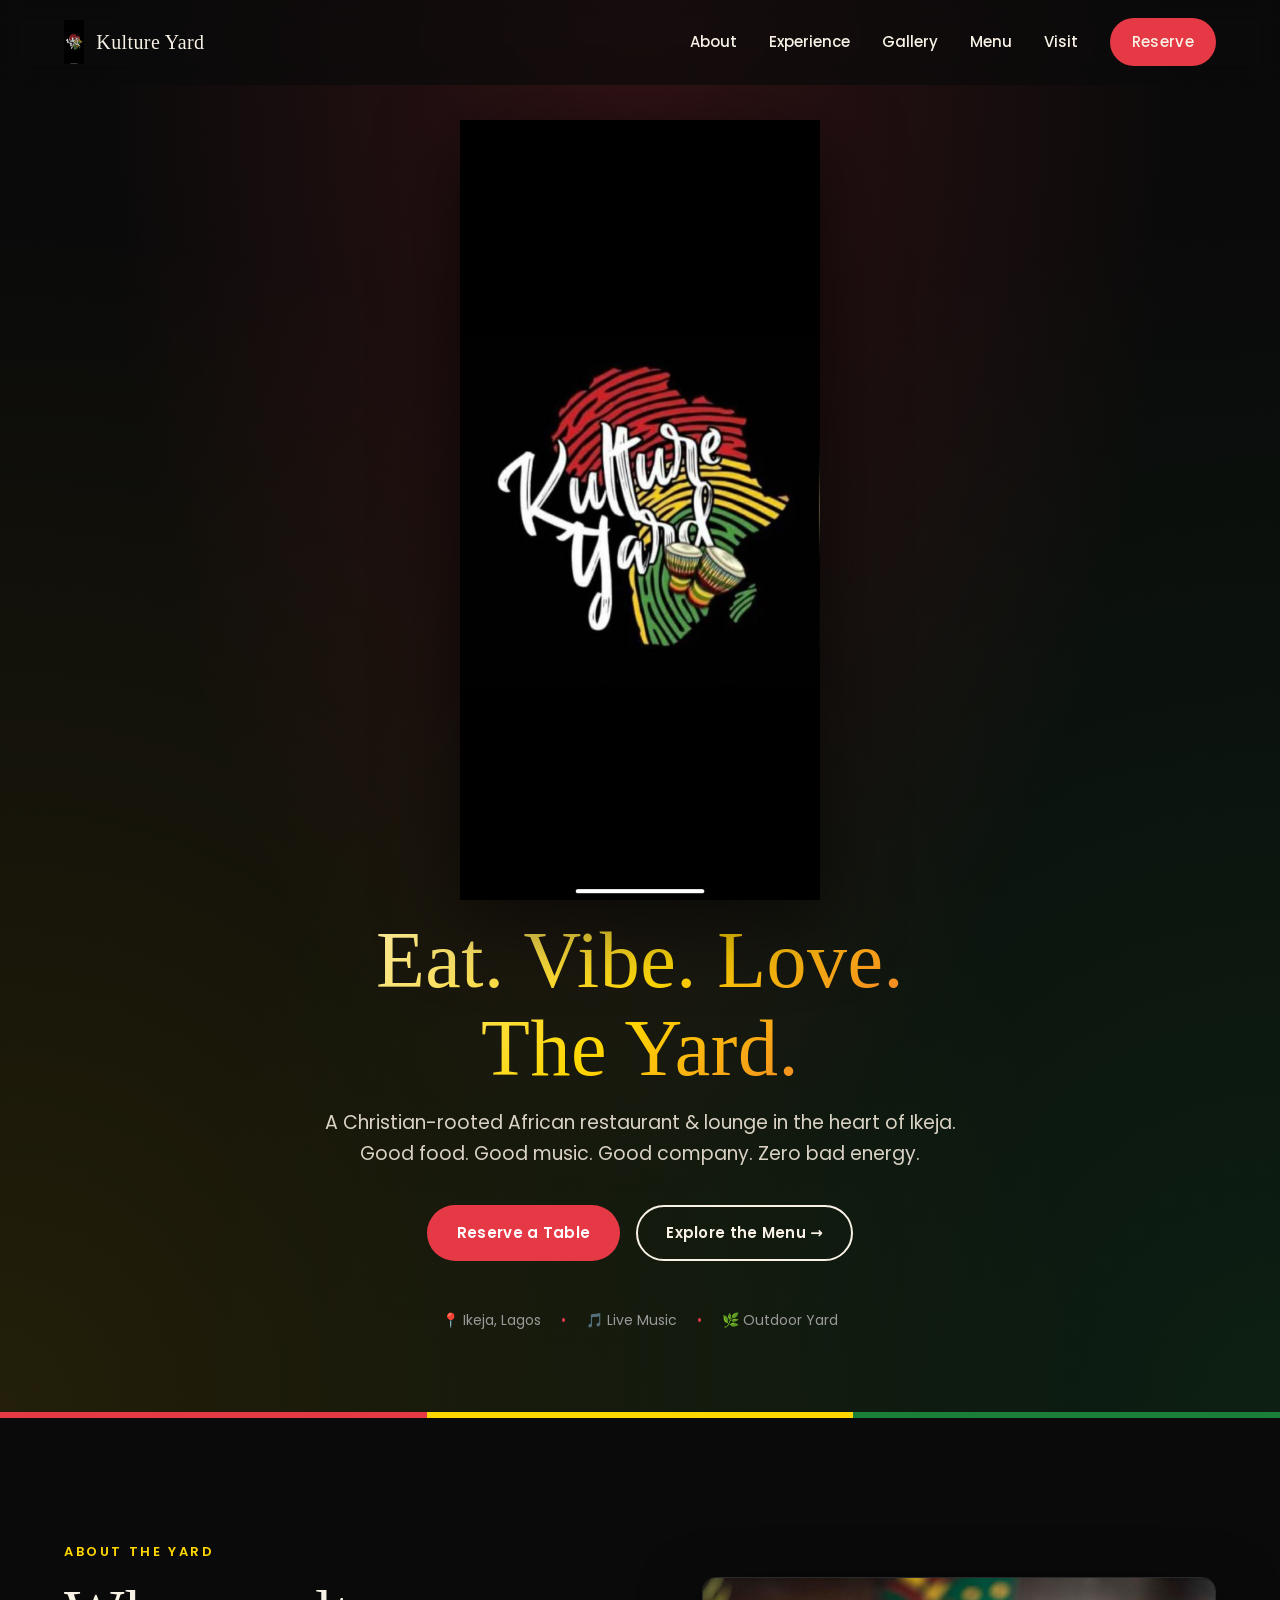
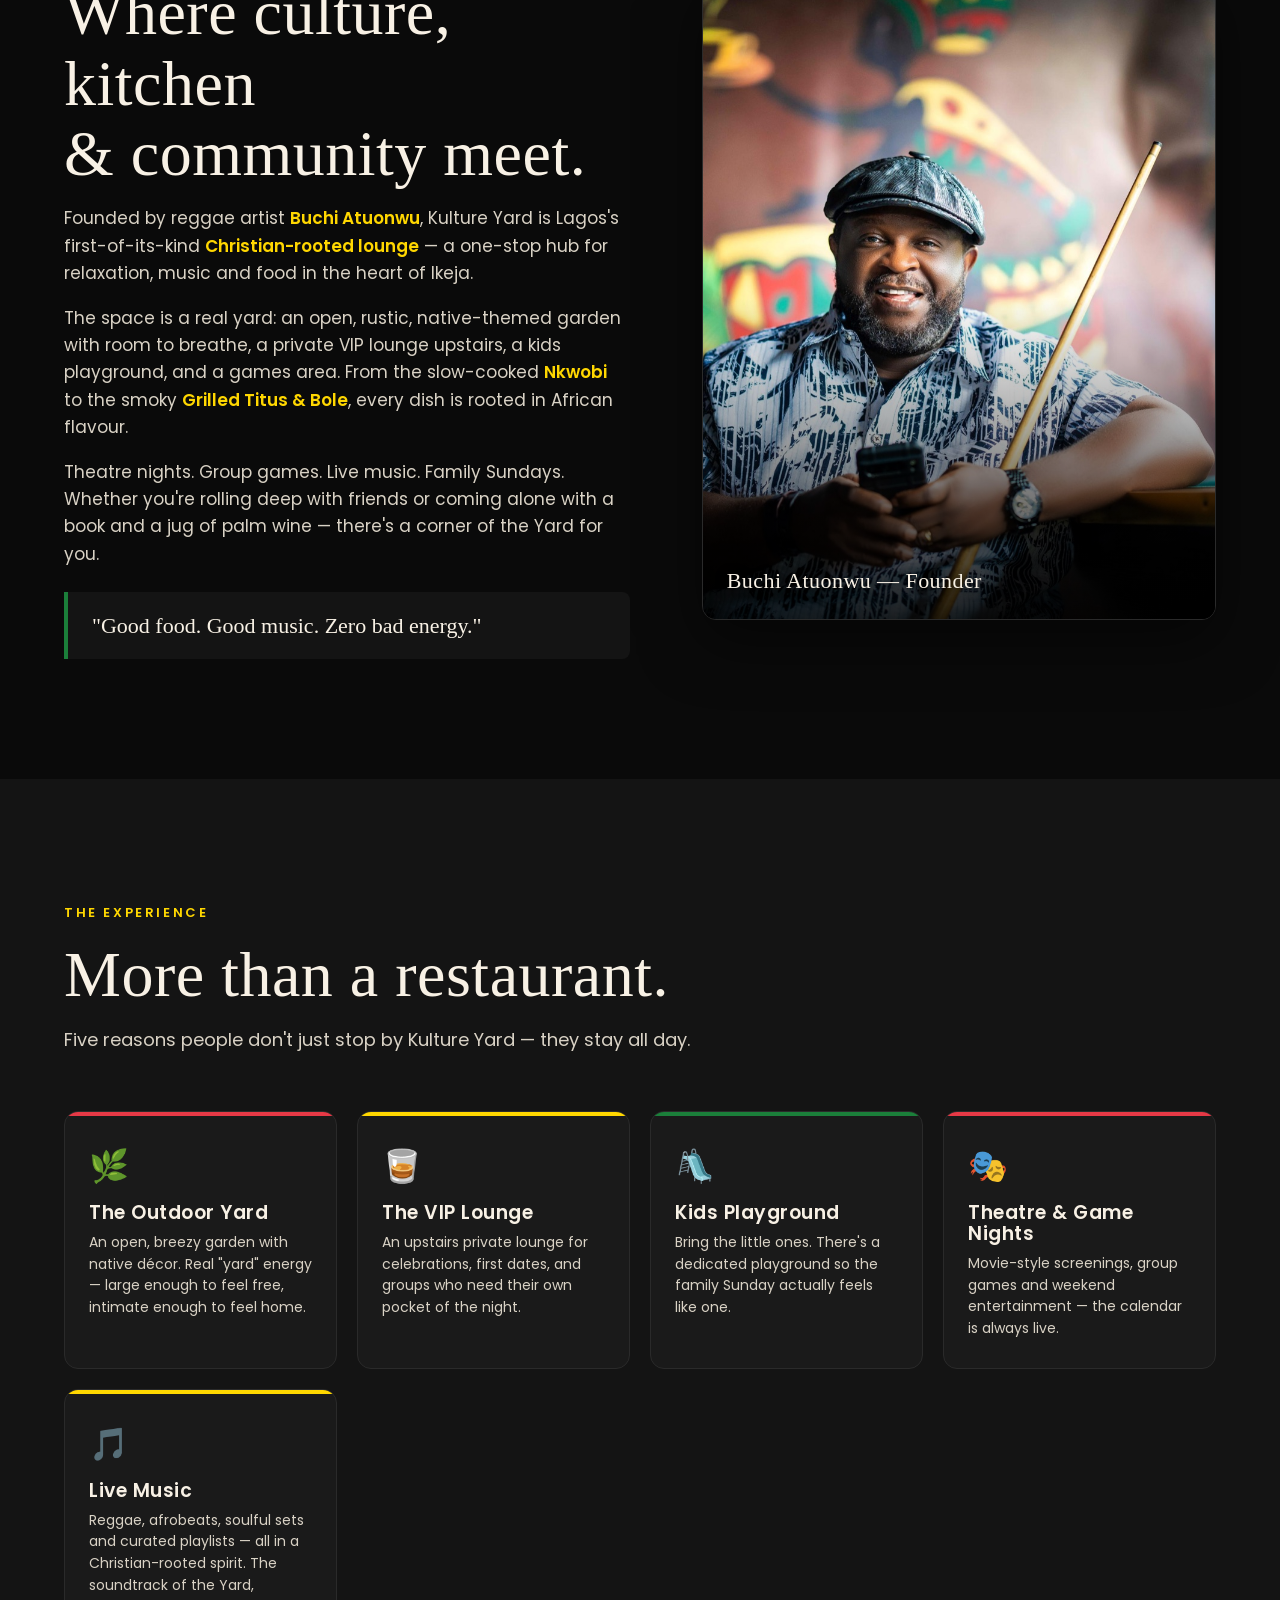
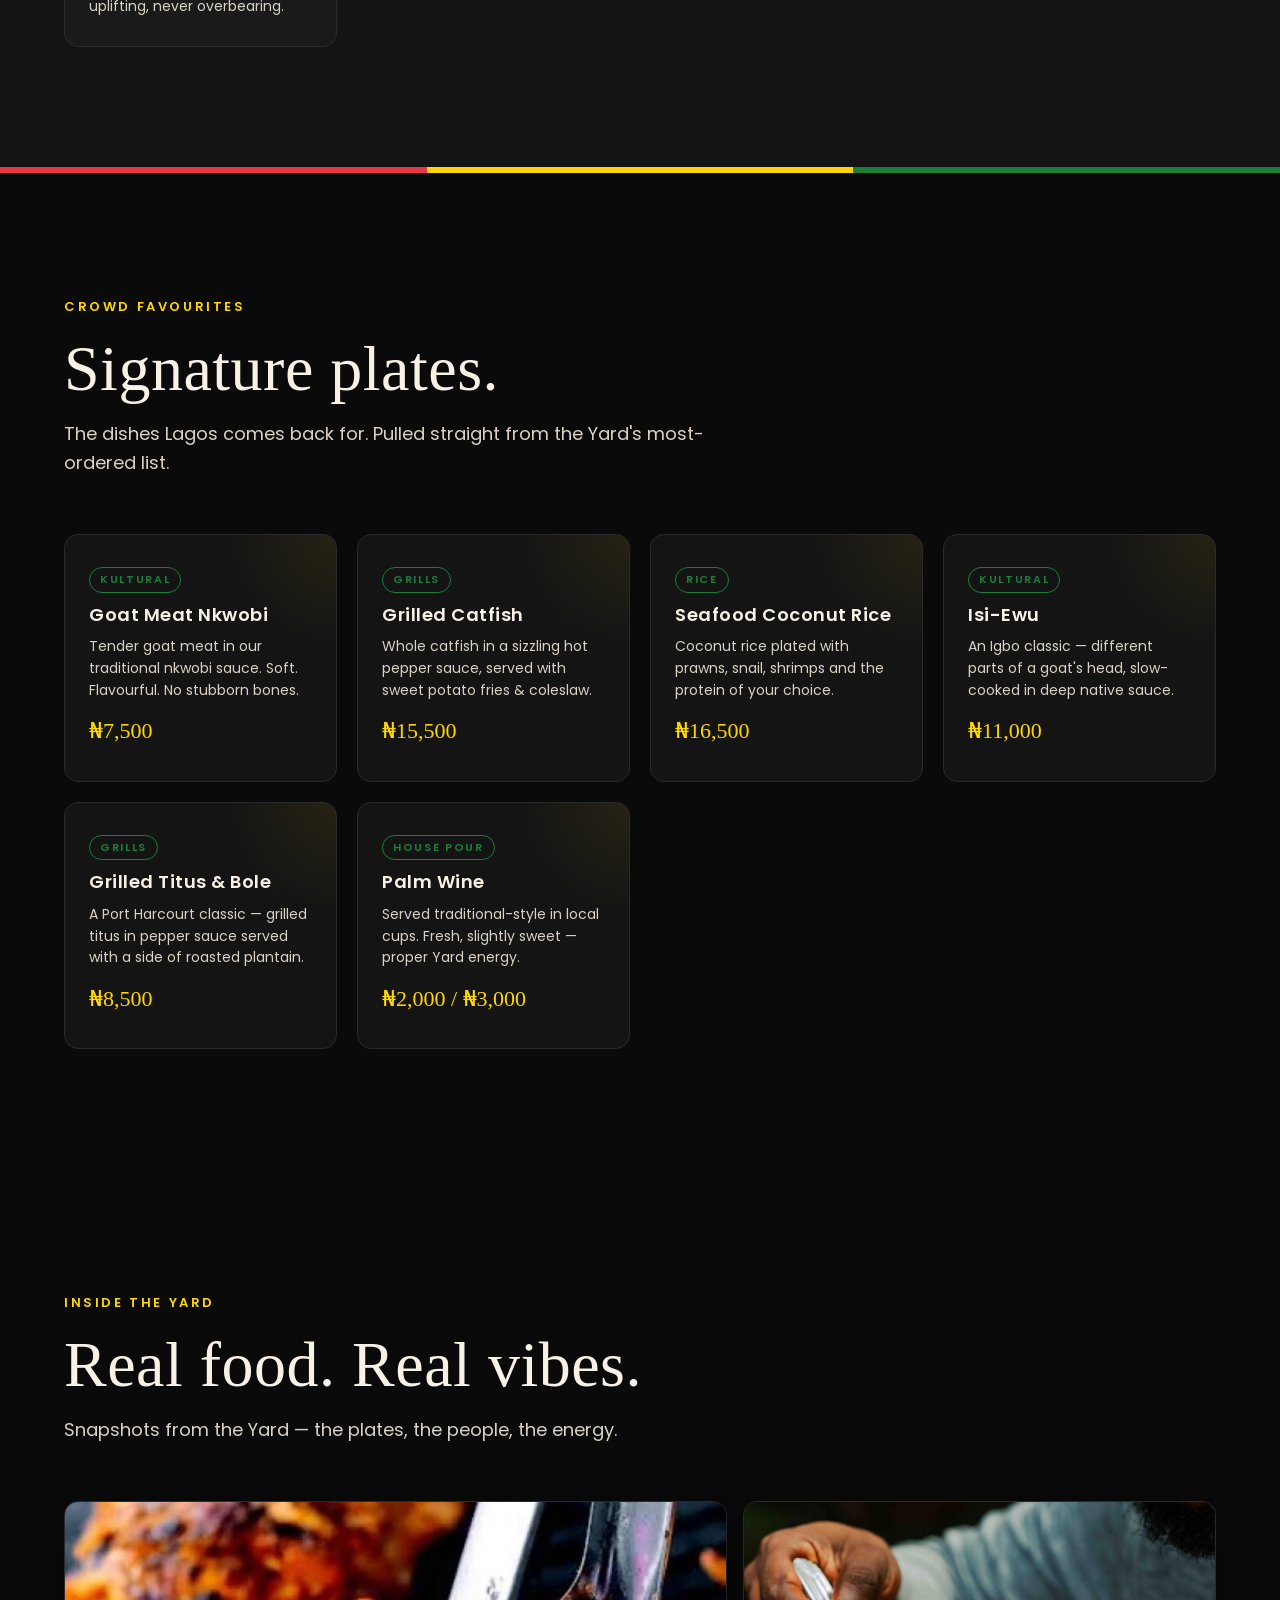
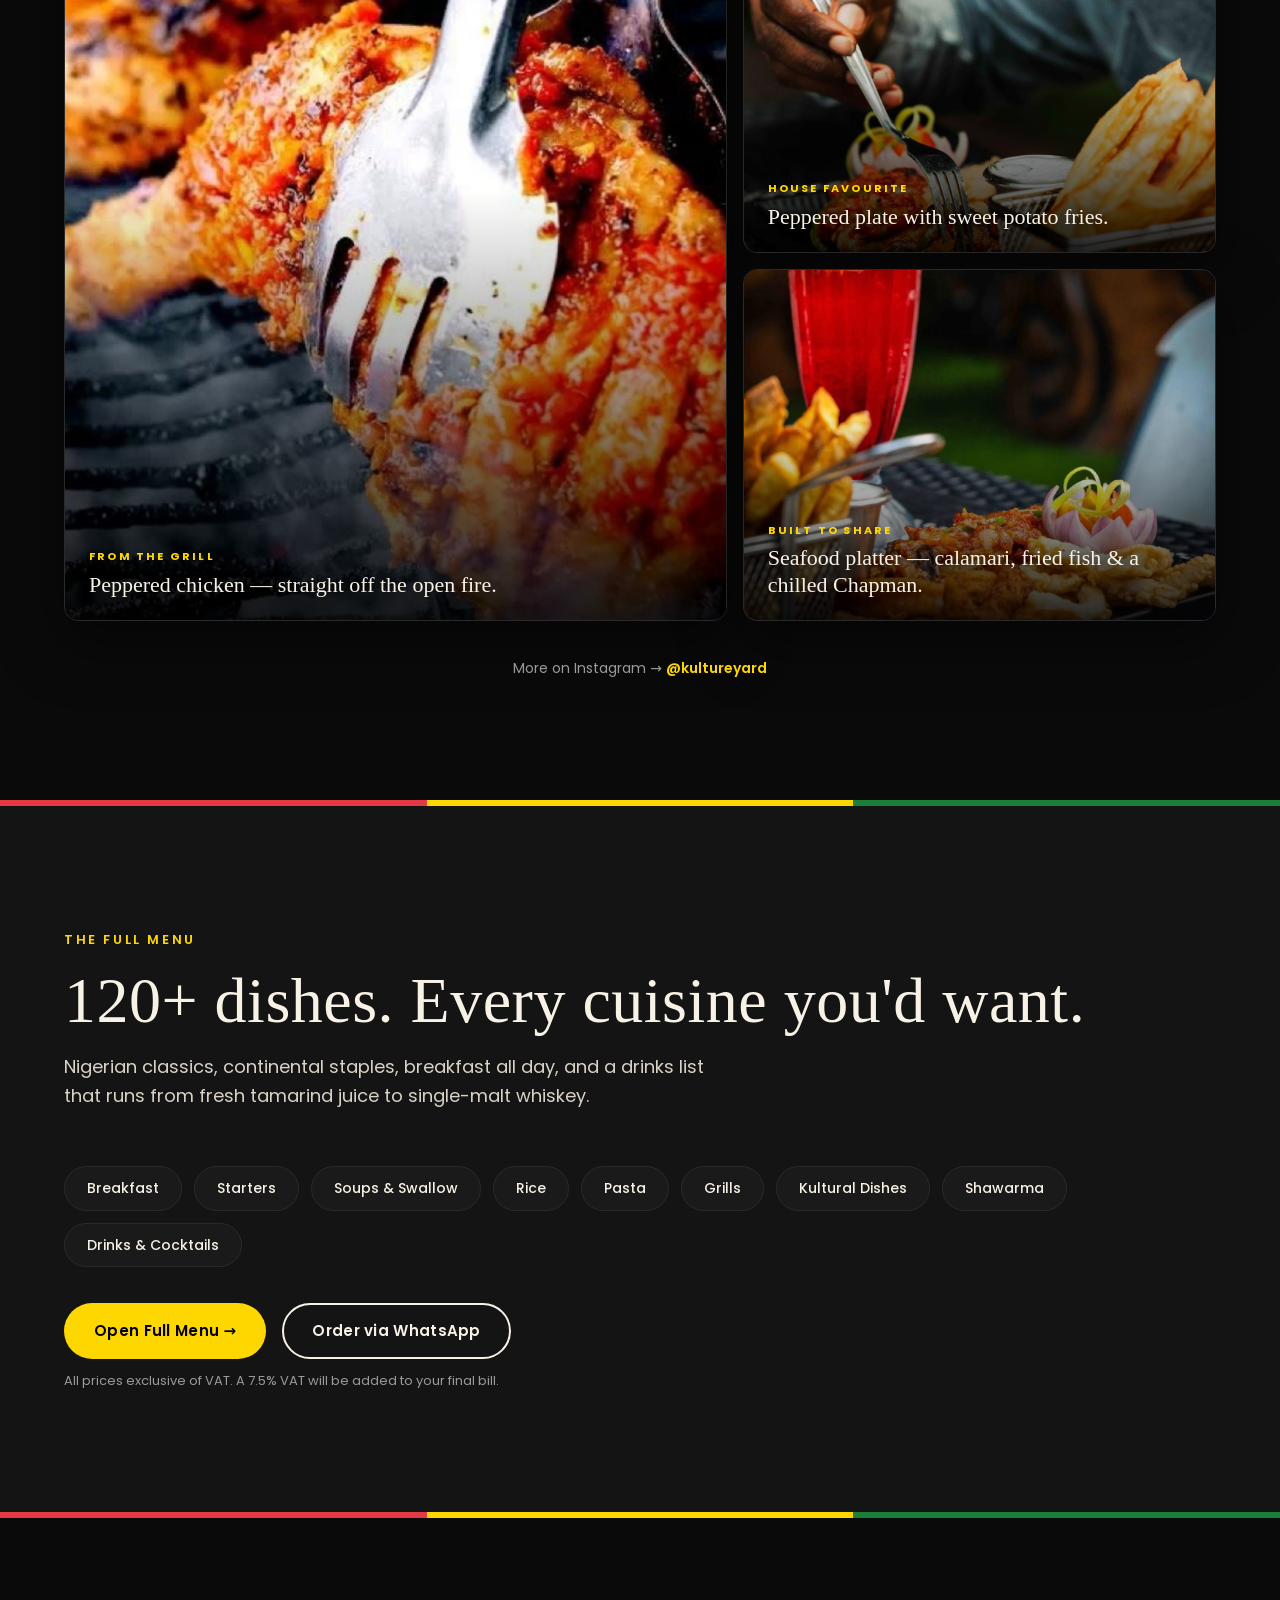
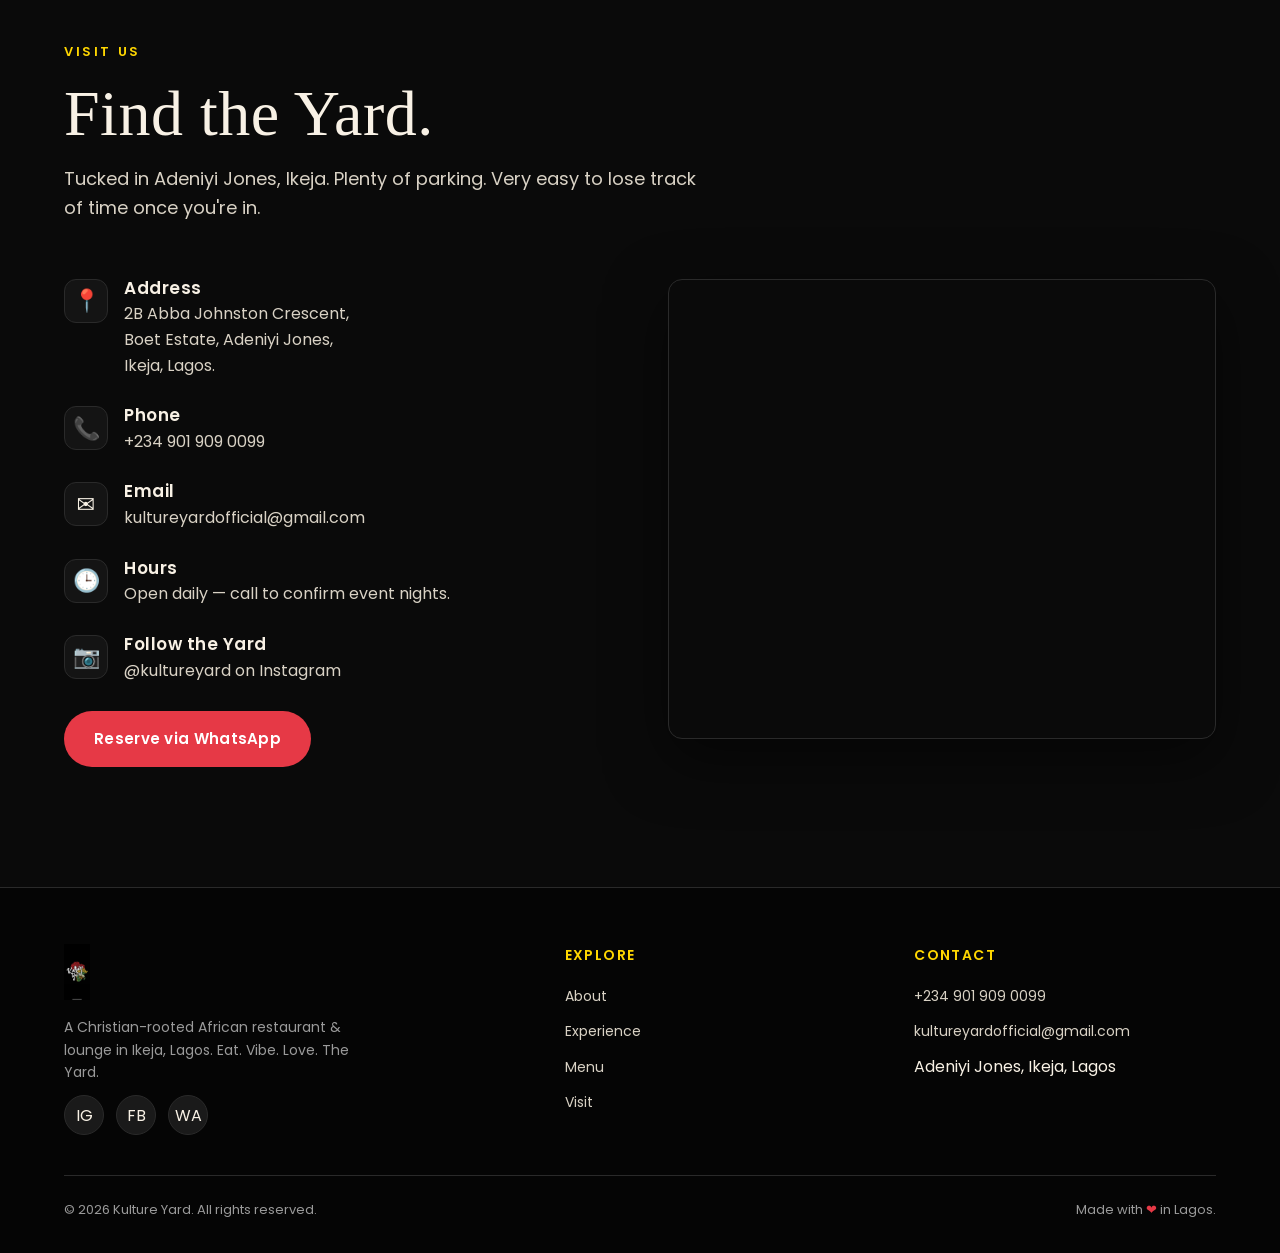
==== index.html @ 1f71c5a7 "Remove emojis from signature dish cards Just the dish name, tag, description and price — cleaner and" ====
<!DOCTYPE html>
<html lang="en">
<head>
<meta charset="UTF-8" />
<meta name="viewport" content="width=device-width, initial-scale=1" />
<title>Kulture Yard — Eat. Vibe. Love. The Yard. | Lagos</title>
<meta name="description" content="Kulture Yard is a Christian-rooted African restaurant and lounge in Ikeja, Lagos. Nkwobi, isi-ewu, grilled catfish, palm wine, live music — zero bad energy." />
<meta name="theme-color" content="#0A0A0A" />

<!-- Open Graph -->
<meta property="og:title" content="Kulture Yard — Eat. Vibe. Love. The Yard." />
<meta property="og:description" content="A Christian-rooted African restaurant and lounge in Ikeja, Lagos. Good food, good music, good company. Zero bad energy." />
<meta property="og:type" content="website" />
<meta property="og:url" content="https://osereme7.github.io/kulture-yard/" />
<meta property="og:image" content="https://osereme7.github.io/kulture-yard/images/logo.png" />
<meta name="twitter:card" content="summary_large_image" />

<link rel="icon" type="image/png" href="images/logo.png" />
<link rel="apple-touch-icon" href="images/logo.png" />

<link rel="preconnect" href="https://fonts.googleapis.com" />
<link rel="preconnect" href="https://fonts.gstatic.com" crossorigin />
<link href="https://fonts.googleapis.com/css2?family=Permanent+Marker&family=Poppins:wght@400;500;600;700&display=swap" rel="stylesheet" />
<link rel="stylesheet" href="css/style.css" />

<!-- JSON-LD: LocalBusiness / Restaurant -->
<script type="application/ld+json">
{
  "@context": "https://schema.org",
  "@type": "Restaurant",
  "name": "Kulture Yard",
  "image": "https://osereme7.github.io/kulture-yard/images/logo.png",
  "url": "https://osereme7.github.io/kulture-yard/",
  "telephone": "+2349019090099",
  "email": "kultureyardofficial@gmail.com",
  "servesCuisine": ["Nigerian", "African", "Continental"],
  "priceRange": "₦₦",
  "address": {
    "@type": "PostalAddress",
    "streetAddress": "2B Abba Johnston Crescent, Boet Estate, Adeniyi Jones",
    "addressLocality": "Ikeja",
    "addressRegion": "Lagos",
    "addressCountry": "NG"
  },
  "sameAs": [
    "https://www.instagram.com/kultureyard/",
    "https://www.facebook.com/p/Kulture-Yard-100063816061300/"
  ],
  "hasMenu": "https://osereme7.github.io/kulture-yard/menu.html"
}
</script>
</head>
<body>

<!-- ===== Navigation ===== -->
<header class="site-nav" role="banner">
  <div class="container nav-inner">
    <a href="#top" class="nav-brand" aria-label="Kulture Yard home">
      <img src="images/logo.png" alt="" />
      <span class="nav-brand-text">Kulture Yard</span>
    </a>

    <nav aria-label="Primary">
      <ul class="nav-links">
        <li><a href="#about">About</a></li>
        <li><a href="#experience">Experience</a></li>
        <li><a href="#gallery">Gallery</a></li>
        <li><a href="menu.html">Menu</a></li>
        <li><a href="#visit">Visit</a></li>
        <li>
          <a class="btn btn-primary nav-cta"
             href="https://wa.me/2349019090099?text=Hi%20Kulture%20Yard%2C%20I%27d%20like%20to%20reserve%20a%20table."
             target="_blank" rel="noopener">
            Reserve
          </a>
        </li>
      </ul>
    </nav>

    <button class="nav-toggle" aria-label="Open menu" aria-expanded="false" aria-controls="primary-nav">
      <span></span>
    </button>
  </div>
</header>

<main id="top">

  <!-- ===== Hero ===== -->
  <section class="hero">
    <div class="container hero-content">
      <img src="images/logo.png" alt="Kulture Yard logo" class="hero-logo" />
      <h1 class="hero-tagline">Eat. Vibe. Love.<br/>The Yard.</h1>
      <p class="hero-subline">
        A Christian-rooted African restaurant &amp; lounge in the heart of Ikeja.
        Good food. Good music. Good company. Zero bad energy.
      </p>
      <div class="hero-ctas">
        <a class="btn btn-primary"
           href="https://wa.me/2349019090099?text=Hi%20Kulture%20Yard%2C%20I%27d%20like%20to%20reserve%20a%20table."
           target="_blank" rel="noopener">
          Reserve a Table
        </a>
        <a class="btn btn-ghost" href="menu.html">Explore the Menu →</a>
      </div>
      <div class="hero-meta">
        <span>📍 Ikeja, Lagos</span>
        <span class="hero-meta-dot">•</span>
        <span>🎵 Live Music</span>
        <span class="hero-meta-dot">•</span>
        <span>🌿 Outdoor Yard</span>
      </div>
    </div>
  </section>

  <hr class="divider" />

  <!-- ===== About ===== -->
  <section class="about" id="about">
    <div class="container">
      <div class="about-grid">
        <div class="about-prose reveal">
          <span class="eyebrow">About the Yard</span>
          <h2 class="section-title">Where culture, kitchen<br/>&amp; community meet.</h2>
          <p>
            Founded by reggae artist <strong>Buchi Atuonwu</strong>, Kulture Yard is Lagos's
            first-of-its-kind <strong>Christian-rooted lounge</strong> — a one-stop hub for
            relaxation, music and food in the heart of Ikeja.
          </p>
          <p>
            The space is a real yard: an open, rustic, native-themed garden with room to breathe,
            a private VIP lounge upstairs, a kids playground, and a games area. From the slow-cooked
            <strong>Nkwobi</strong> to the smoky <strong>Grilled Titus &amp; Bole</strong>, every dish
            is rooted in African flavour.
          </p>
          <p>
            Theatre nights. Group games. Live music. Family Sundays. Whether you're rolling deep with
            friends or coming alone with a book and a jug of palm wine — there's a corner of the Yard for you.
          </p>
          <blockquote class="about-quote">
            "Good food. Good music. Zero bad energy."
          </blockquote>
        </div>

        <figure class="about-figure reveal">
          <img src="images/buchi.jpg" alt="Buchi Atuonwu, founder of Kulture Yard" />
          <figcaption class="about-figcaption">Buchi Atuonwu — Founder</figcaption>
        </figure>
      </div>
    </div>
  </section>

  <!-- ===== Experience ===== -->
  <section class="experience" id="experience">
    <div class="container">
      <span class="eyebrow reveal">The Experience</span>
      <h2 class="section-title reveal">More than a restaurant.</h2>
      <p class="section-lede reveal">
        Five reasons people don't just stop by Kulture Yard — they stay all day.
      </p>

      <div class="exp-grid">
        <div class="exp-card reveal">
          <span class="exp-icon">🌿</span>
          <h3>The Outdoor Yard</h3>
          <p>An open, breezy garden with native décor. Real "yard" energy — large enough to feel free, intimate enough to feel home.</p>
        </div>
        <div class="exp-card reveal">
          <span class="exp-icon">🥃</span>
          <h3>The VIP Lounge</h3>
          <p>An upstairs private lounge for celebrations, first dates, and groups who need their own pocket of the night.</p>
        </div>
        <div class="exp-card reveal">
          <span class="exp-icon">🛝</span>
          <h3>Kids Playground</h3>
          <p>Bring the little ones. There's a dedicated playground so the family Sunday actually feels like one.</p>
        </div>
        <div class="exp-card reveal">
          <span class="exp-icon">🎭</span>
          <h3>Theatre &amp; Game Nights</h3>
          <p>Movie-style screenings, group games and weekend entertainment — the calendar is always live.</p>
        </div>
        <div class="exp-card reveal">
          <span class="exp-icon">🎵</span>
          <h3>Live Music</h3>
          <p>Reggae, afrobeats, soulful sets and curated playlists — all in a Christian-rooted spirit. The soundtrack of the Yard, uplifting, never overbearing.</p>
        </div>
      </div>
    </div>
  </section>

  <hr class="divider" />

  <!-- ===== Signature dishes ===== -->
  <section class="signatures" id="signatures">
    <div class="container">
      <span class="eyebrow reveal">Crowd Favourites</span>
      <h2 class="section-title reveal">Signature plates.</h2>
      <p class="section-lede reveal">
        The dishes Lagos comes back for. Pulled straight from the Yard's most-ordered list.
      </p>

      <div class="signatures-grid">
        <article class="dish-card reveal">
          <span class="dish-tag">Kultural</span>
          <h3 class="dish-name">Goat Meat Nkwobi</h3>
          <p class="dish-desc">Tender goat meat in our traditional nkwobi sauce. Soft. Flavourful. No stubborn bones.</p>
          <span class="dish-price">₦7,500</span>
        </article>

        <article class="dish-card reveal">
          <span class="dish-tag">Grills</span>
          <h3 class="dish-name">Grilled Catfish</h3>
          <p class="dish-desc">Whole catfish in a sizzling hot pepper sauce, served with sweet potato fries &amp; coleslaw.</p>
          <span class="dish-price">₦15,500</span>
        </article>

        <article class="dish-card reveal">
          <span class="dish-tag">Rice</span>
          <h3 class="dish-name">Seafood Coconut Rice</h3>
          <p class="dish-desc">Coconut rice plated with prawns, snail, shrimps and the protein of your choice.</p>
          <span class="dish-price">₦16,500</span>
        </article>

        <article class="dish-card reveal">
          <span class="dish-tag">Kultural</span>
          <h3 class="dish-name">Isi-Ewu</h3>
          <p class="dish-desc">An Igbo classic — different parts of a goat's head, slow-cooked in deep native sauce.</p>
          <span class="dish-price">₦11,000</span>
        </article>

        <article class="dish-card reveal">
          <span class="dish-tag">Grills</span>
          <h3 class="dish-name">Grilled Titus &amp; Bole</h3>
          <p class="dish-desc">A Port Harcourt classic — grilled titus in pepper sauce served with a side of roasted plantain.</p>
          <span class="dish-price">₦8,500</span>
        </article>

        <article class="dish-card reveal">
          <span class="dish-tag">House Pour</span>
          <h3 class="dish-name">Palm Wine</h3>
          <p class="dish-desc">Served traditional-style in local cups. Fresh, slightly sweet — proper Yard energy.</p>
          <span class="dish-price">₦2,000 / ₦3,000</span>
        </article>
      </div>
    </div>
  </section>

  <!-- ===== Gallery ===== -->
  <section class="gallery" id="gallery">
    <div class="container">
      <span class="eyebrow reveal">Inside the Yard</span>
      <h2 class="section-title reveal">Real food. Real vibes.</h2>
      <p class="section-lede reveal">Snapshots from the Yard — the plates, the people, the energy.</p>

      <div class="gallery-grid">
        <figure class="gallery-item gallery-tall reveal">
          <img src="images/dish-grilled-chicken.jpg" alt="Peppered grilled chicken on the open grill at Kulture Yard" loading="lazy" />
          <figcaption>
            <span class="gallery-tag">From the Grill</span>
            <span class="gallery-caption">Peppered chicken — straight off the open fire.</span>
          </figcaption>
        </figure>

        <figure class="gallery-item reveal">
          <img src="images/dish-peppered.jpg" alt="Peppered grill plate with sweet potato fries at Kulture Yard" loading="lazy" />
          <figcaption>
            <span class="gallery-tag">House Favourite</span>
            <span class="gallery-caption">Peppered plate with sweet potato fries.</span>
          </figcaption>
        </figure>

        <figure class="gallery-item reveal">
          <img src="images/dish-seafood-platter.jpg" alt="Seafood platter with calamari, fried fish and a Chapman" loading="lazy" />
          <figcaption>
            <span class="gallery-tag">Built to Share</span>
            <span class="gallery-caption">Seafood platter — calamari, fried fish &amp; a chilled Chapman.</span>
          </figcaption>
        </figure>
      </div>

      <p class="gallery-credit reveal">More on Instagram → <a href="https://www.instagram.com/kultureyard/" target="_blank" rel="noopener">@kultureyard</a></p>
    </div>
  </section>

  <hr class="divider" />

  <!-- ===== Menu preview ===== -->
  <section class="menu-preview" id="menu-preview">
    <div class="container">
      <span class="eyebrow reveal">The Full Menu</span>
      <h2 class="section-title reveal">120+ dishes. Every cuisine you'd want.</h2>
      <p class="section-lede reveal">
        Nigerian classics, continental staples, breakfast all day, and a drinks list that runs from
        fresh tamarind juice to single-malt whiskey.
      </p>

      <div class="menu-chips reveal">
        <a class="menu-chip" href="menu.html#breakfast">Breakfast</a>
        <a class="menu-chip" href="menu.html#starters">Starters</a>
        <a class="menu-chip" href="menu.html#soups">Soups &amp; Swallow</a>
        <a class="menu-chip" href="menu.html#rice">Rice</a>
        <a class="menu-chip" href="menu.html#pasta">Pasta</a>
        <a class="menu-chip" href="menu.html#grills">Grills</a>
        <a class="menu-chip" href="menu.html#kultural">Kultural Dishes</a>
        <a class="menu-chip" href="menu.html#shawarma">Shawarma</a>
        <a class="menu-chip" href="menu.html#drinks">Drinks &amp; Cocktails</a>
      </div>

      <div class="menu-cta-row reveal">
        <a class="btn btn-gold" href="menu.html">Open Full Menu →</a>
        <a class="btn btn-ghost"
           href="https://wa.me/2349019090099?text=Hi%20Kulture%20Yard%2C%20I%27d%20like%20to%20order%20for%20delivery."
           target="_blank" rel="noopener">
          Order via WhatsApp
        </a>
      </div>
      <p class="menu-vat-note">All prices exclusive of VAT. A 7.5% VAT will be added to your final bill.</p>
    </div>
  </section>

  <hr class="divider" />

  <!-- ===== Visit ===== -->
  <section class="visit" id="visit">
    <div class="container">
      <span class="eyebrow reveal">Visit Us</span>
      <h2 class="section-title reveal">Find the Yard.</h2>
      <p class="section-lede reveal">
        Tucked in Adeniyi Jones, Ikeja. Plenty of parking. Very easy to lose track of time once you're in.
      </p>

      <div class="visit-grid">
        <div class="visit-info reveal">
          <div class="visit-block">
            <span class="visit-icon" aria-hidden="true">📍</span>
            <div>
              <h3>Address</h3>
              <p>2B Abba Johnston Crescent,<br/>Boet Estate, Adeniyi Jones,<br/>Ikeja, Lagos.</p>
            </div>
          </div>

          <div class="visit-block">
            <span class="visit-icon" aria-hidden="true">📞</span>
            <div>
              <h3>Phone</h3>
              <p><a href="tel:+2349019090099">+234 901 909 0099</a></p>
            </div>
          </div>

          <div class="visit-block">
            <span class="visit-icon" aria-hidden="true">✉️</span>
            <div>
              <h3>Email</h3>
              <p><a href="mailto:kultureyardofficial@gmail.com">kultureyardofficial@gmail.com</a></p>
            </div>
          </div>

          <div class="visit-block">
            <span class="visit-icon" aria-hidden="true">🕒</span>
            <div>
              <h3>Hours</h3>
              <p>Open daily — call to confirm event nights.</p>
            </div>
          </div>

          <div class="visit-block">
            <span class="visit-icon" aria-hidden="true">📷</span>
            <div>
              <h3>Follow the Yard</h3>
              <p><a href="https://www.instagram.com/kultureyard/" target="_blank" rel="noopener">@kultureyard on Instagram</a></p>
            </div>
          </div>

          <a class="btn btn-primary"
             href="https://wa.me/2349019090099?text=Hi%20Kulture%20Yard%2C%20I%27d%20like%20to%20reserve%20a%20table."
             target="_blank" rel="noopener" style="align-self: flex-start;">
            Reserve via WhatsApp
          </a>
        </div>

        <div class="visit-map reveal">
          <iframe
            src="https://www.google.com/maps?q=2B+Abba+Johnston+Crescent,+Boet+Estate,+Adeniyi+Jones,+Ikeja,+Lagos&output=embed"
            loading="lazy"
            referrerpolicy="no-referrer-when-downgrade"
            title="Kulture Yard location on Google Maps"
            allowfullscreen></iframe>
        </div>
      </div>
    </div>
  </section>

</main>

<!-- ===== Footer ===== -->
<footer class="site-footer">
  <div class="container">
    <div class="footer-top">
      <div class="footer-brand">
        <img src="images/logo.png" alt="Kulture Yard" />
        <p>A Christian-rooted African restaurant &amp; lounge in Ikeja, Lagos. Eat. Vibe. Love. The Yard.</p>
        <div class="footer-socials">
          <a href="https://www.instagram.com/kultureyard/" target="_blank" rel="noopener" aria-label="Instagram">IG</a>
          <a href="https://www.facebook.com/p/Kulture-Yard-100063816061300/" target="_blank" rel="noopener" aria-label="Facebook">FB</a>
          <a href="https://wa.me/2349019090099" target="_blank" rel="noopener" aria-label="WhatsApp">WA</a>
        </div>
      </div>

      <div class="footer-col">
        <h4>Explore</h4>
        <ul>
          <li><a href="#about">About</a></li>
          <li><a href="#experience">Experience</a></li>
          <li><a href="menu.html">Menu</a></li>
          <li><a href="#visit">Visit</a></li>
        </ul>
      </div>

      <div class="footer-col">
        <h4>Contact</h4>
        <ul>
          <li><a href="tel:+2349019090099">+234 901 909 0099</a></li>
          <li><a href="mailto:kultureyardofficial@gmail.com">kultureyardofficial@gmail.com</a></li>
          <li>Adeniyi Jones, Ikeja, Lagos</li>
        </ul>
      </div>
    </div>

    <div class="footer-bottom">
      <span>© <span data-year>2026</span> Kulture Yard. All rights reserved.</span>
      <span>Made with <span class="heart">❤</span> in Lagos.</span>
    </div>
  </div>
</footer>

<script src="js/main.js"></script>
</body>
</html>
---- css/style.css ----
/* ===== Kulture Yard — Brand System ===== */

:root {
  --bg: #0A0A0A;
  --bg-elev: #141414;
  --bg-card: #1A1A1A;
  --red: #E63946;
  --red-deep: #B0202C;
  --gold: #FFD700;
  --gold-warm: #E8B923;
  --green: #1B7F3A;
  --green-deep: #0F5C29;
  --cream: #F8F1E5;
  --cream-dim: #D9D2C5;
  --muted: #9A9A9A;
  --border: #2A2A2A;

  --font-display: 'Permanent Marker', cursive;
  --font-body: 'Poppins', system-ui, -apple-system, sans-serif;

  --maxw: 1200px;
  --radius: 14px;
  --radius-sm: 8px;

  --shadow-lift: 0 20px 60px rgba(0,0,0,0.5);
  --shadow-glow-red: 0 0 0 4px rgba(230, 57, 70, 0.15);
  --shadow-glow-gold: 0 0 0 4px rgba(255, 215, 0, 0.18);
}

* { box-sizing: border-box; margin: 0; padding: 0; }

html { scroll-behavior: smooth; }

body {
  font-family: var(--font-body);
  background: var(--bg);
  color: var(--cream);
  line-height: 1.6;
  -webkit-font-smoothing: antialiased;
  overflow-x: hidden;
}

img { max-width: 100%; display: block; }

a { color: var(--gold); text-decoration: none; transition: color .2s ease; }
a:hover { color: var(--cream); }

button { font-family: inherit; cursor: pointer; border: none; background: none; color: inherit; }

:focus-visible { outline: 2px solid var(--gold); outline-offset: 3px; border-radius: 4px; }

/* ===== Reusable layout ===== */
.container { width: 100%; max-width: var(--maxw); margin: 0 auto; padding: 0 24px; }

section { padding: clamp(64px, 10vw, 120px) 0; position: relative; }

.eyebrow {
  display: inline-block;
  font-size: 13px;
  font-weight: 600;
  letter-spacing: 0.2em;
  text-transform: uppercase;
  color: var(--gold);
  margin-bottom: 16px;
}

h1, h2, h3 { font-family: var(--font-display); font-weight: 400; line-height: 1.1; letter-spacing: 0.5px; }

h2.section-title {
  font-size: clamp(36px, 6vw, 64px);
  margin-bottom: 16px;
  color: var(--cream);
}

.section-lede {
  font-size: clamp(16px, 2vw, 18px);
  color: var(--cream-dim);
  max-width: 640px;
  margin-bottom: 56px;
}

.divider {
  height: 6px;
  background: linear-gradient(90deg, var(--red) 0%, var(--red) 33.33%, var(--gold) 33.33%, var(--gold) 66.66%, var(--green) 66.66%, var(--green) 100%);
  border: 0;
}

/* ===== Buttons ===== */
.btn {
  display: inline-flex;
  align-items: center;
  gap: 10px;
  padding: 14px 28px;
  border-radius: 999px;
  font-weight: 600;
  font-size: 15px;
  letter-spacing: 0.02em;
  transition: transform .2s ease, box-shadow .2s ease, background .2s ease, color .2s ease;
  border: 2px solid transparent;
}

.btn-primary {
  background: var(--red);
  color: #fff;
}
.btn-primary:hover { background: var(--red-deep); transform: translateY(-2px); box-shadow: var(--shadow-glow-red); color: #fff; }

.btn-ghost {
  background: transparent;
  color: var(--cream);
  border-color: var(--cream);
}
.btn-ghost:hover { background: var(--cream); color: var(--bg); transform: translateY(-2px); }

.btn-gold {
  background: var(--gold);
  color: #000;
}
.btn-gold:hover { background: var(--gold-warm); transform: translateY(-2px); box-shadow: var(--shadow-glow-gold); }

/* ===== Navigation ===== */
.site-nav {
  position: fixed;
  top: 0; left: 0; right: 0;
  z-index: 100;
  padding: 18px 0;
  background: rgba(10, 10, 10, 0.7);
  backdrop-filter: blur(12px);
  -webkit-backdrop-filter: blur(12px);
  border-bottom: 1px solid transparent;
  transition: background .3s ease, border-color .3s ease, padding .3s ease;
}
.site-nav.scrolled {
  background: rgba(10, 10, 10, 0.95);
  border-bottom-color: var(--border);
  padding: 12px 0;
}
.nav-inner {
  display: flex;
  align-items: center;
  justify-content: space-between;
  gap: 24px;
}
.nav-brand {
  display: flex;
  align-items: center;
  gap: 12px;
  color: var(--cream);
}
.nav-brand img { height: 44px; width: auto; }
.nav-brand-text {
  font-family: var(--font-display);
  font-size: 20px;
  letter-spacing: 0.02em;
}
.nav-links {
  display: flex;
  align-items: center;
  gap: 32px;
  list-style: none;
}
.nav-links a {
  color: var(--cream);
  font-weight: 500;
  font-size: 15px;
  position: relative;
}
.nav-links a::after {
  content: '';
  position: absolute;
  left: 0; bottom: -6px;
  height: 2px; width: 0;
  background: var(--gold);
  transition: width .25s ease;
}
.nav-links a:hover::after { width: 100%; }
.nav-cta { padding: 10px 20px; font-size: 14px; }

.nav-toggle {
  display: none;
  width: 44px; height: 44px;
  align-items: center;
  justify-content: center;
  border-radius: 8px;
}
.nav-toggle span {
  display: block;
  width: 24px; height: 2px;
  background: var(--cream);
  position: relative;
  transition: transform .25s ease, background .25s ease;
}
.nav-toggle span::before, .nav-toggle span::after {
  content: '';
  position: absolute;
  left: 0;
  width: 24px; height: 2px;
  background: var(--cream);
  transition: transform .25s ease, top .25s ease;
}
.nav-toggle span::before { top: -8px; }
.nav-toggle span::after { top: 8px; }
.nav-open .nav-toggle span { background: transparent; }
.nav-open .nav-toggle span::before { top: 0; transform: rotate(45deg); }
.nav-open .nav-toggle span::after { top: 0; transform: rotate(-45deg); }

/* ===== Hero ===== */
.hero {
  min-height: 100vh;
  display: flex;
  align-items: center;
  justify-content: center;
  text-align: center;
  padding-top: 120px;
  padding-bottom: 80px;
  position: relative;
  overflow: hidden;
  background:
    radial-gradient(ellipse at top, rgba(230, 57, 70, 0.18), transparent 60%),
    radial-gradient(ellipse at bottom right, rgba(27, 127, 58, 0.18), transparent 60%),
    radial-gradient(ellipse at bottom left, rgba(255, 215, 0, 0.10), transparent 60%),
    var(--bg);
}
.hero::before {
  content: '';
  position: absolute;
  inset: 0;
  background-image: radial-gradient(rgba(255,255,255,0.04) 1px, transparent 1px);
  background-size: 32px 32px;
  pointer-events: none;
  opacity: 0.6;
}
.hero-content {
  position: relative;
  z-index: 1;
  max-width: 900px;
}
.hero-logo {
  width: clamp(220px, 32vw, 360px);
  height: auto;
  margin: 0 auto 16px;
  filter: drop-shadow(0 20px 40px rgba(0,0,0,0.6));
  animation: floatLogo 8s ease-in-out infinite;
}
@keyframes floatLogo {
  0%, 100% { transform: translateY(0); }
  50% { transform: translateY(-10px); }
}
.hero-tagline {
  font-family: var(--font-display);
  font-size: clamp(40px, 7vw, 80px);
  margin: 12px 0 16px;
  background: linear-gradient(135deg, var(--cream) 0%, var(--gold) 50%, var(--red) 100%);
  -webkit-background-clip: text;
  background-clip: text;
  -webkit-text-fill-color: transparent;
  line-height: 1.1;
}
.hero-subline {
  font-size: clamp(16px, 2vw, 19px);
  color: var(--cream-dim);
  max-width: 640px;
  margin: 0 auto 36px;
}
.hero-ctas {
  display: flex;
  justify-content: center;
  gap: 16px;
  flex-wrap: wrap;
}
.hero-meta {
  margin-top: 48px;
  display: flex;
  justify-content: center;
  align-items: center;
  gap: 20px;
  font-size: 14px;
  color: var(--muted);
  flex-wrap: wrap;
}
.hero-meta-dot { color: var(--red); }

/* ===== About ===== */
.about-grid {
  display: grid;
  grid-template-columns: 1.1fr 1fr;
  gap: 72px;
  align-items: center;
}
.about-prose p { margin-bottom: 18px; font-size: 17px; color: var(--cream-dim); }
.about-prose strong { color: var(--gold); font-weight: 600; }
.about-quote {
  border-left: 4px solid var(--green);
  padding: 16px 24px;
  background: var(--bg-elev);
  border-radius: 0 var(--radius-sm) var(--radius-sm) 0;
  font-family: var(--font-display);
  font-size: 22px;
  color: var(--cream);
  margin-top: 24px;
}
.about-figure {
  position: relative;
  aspect-ratio: 4/5;
  border-radius: var(--radius);
  overflow: hidden;
  box-shadow: var(--shadow-lift);
  border: 1px solid var(--border);
  margin: 0;
}
.about-figure img {
  width: 100%;
  height: 100%;
  object-fit: cover;
  display: block;
  transition: transform .6s ease;
}
.about-figure:hover img { transform: scale(1.03); }
.about-figure::after {
  content: '';
  position: absolute;
  inset: 0;
  background: linear-gradient(180deg, transparent 50%, rgba(0,0,0,0.85) 100%);
  pointer-events: none;
}
.about-figcaption {
  position: absolute;
  left: 24px;
  bottom: 20px;
  z-index: 1;
  font-family: var(--font-display);
  font-size: 22px;
  color: var(--cream);
  letter-spacing: 0.02em;
  text-shadow: 0 2px 12px rgba(0,0,0,0.8);
}

/* ===== Gallery ===== */
.gallery {
  background: var(--bg);
  position: relative;
}
.gallery-grid {
  display: grid;
  grid-template-columns: 1.4fr 1fr;
  grid-template-rows: 1fr 1fr;
  gap: 16px;
  height: 720px;
}
.gallery-item {
  position: relative;
  margin: 0;
  border-radius: var(--radius);
  overflow: hidden;
  border: 1px solid var(--border);
  box-shadow: var(--shadow-lift);
}
.gallery-item img {
  width: 100%;
  height: 100%;
  object-fit: cover;
  display: block;
  transition: transform .8s ease;
}
.gallery-item:hover img { transform: scale(1.05); }
.gallery-item::before {
  content: '';
  position: absolute;
  inset: 0;
  background: linear-gradient(180deg, transparent 40%, rgba(0,0,0,0.85) 100%);
  pointer-events: none;
  z-index: 1;
}
.gallery-tall {
  grid-row: 1 / span 2;
}
.gallery-item figcaption {
  position: absolute;
  left: 0; right: 0; bottom: 0;
  z-index: 2;
  padding: 24px 24px 22px;
  display: flex;
  flex-direction: column;
  gap: 6px;
  color: var(--cream);
}
.gallery-tag {
  font-size: 11px;
  letter-spacing: 0.2em;
  text-transform: uppercase;
  color: var(--gold);
  font-weight: 700;
}
.gallery-caption {
  font-family: var(--font-display);
  font-size: 22px;
  line-height: 1.2;
  text-shadow: 0 2px 12px rgba(0,0,0,0.8);
}
.gallery-credit {
  text-align: center;
  margin-top: 36px;
  color: var(--muted);
  font-size: 14px;
}
.gallery-credit a { color: var(--gold); font-weight: 600; }

/* ===== Experience ===== */
.experience { background: var(--bg-elev); }
.exp-grid {
  display: grid;
  grid-template-columns: repeat(auto-fit, minmax(240px, 1fr));
  gap: 20px;
}
.exp-card {
  background: var(--bg-card);
  border: 1px solid var(--border);
  border-radius: var(--radius);
  padding: 28px 24px;
  transition: transform .25s ease, border-color .25s ease, box-shadow .25s ease;
  position: relative;
  overflow: hidden;
}
.exp-card::before {
  content: '';
  position: absolute;
  top: 0; left: 0; right: 0;
  height: 4px;
  background: var(--accent, var(--red));
}
.exp-card:hover {
  transform: translateY(-4px);
  border-color: var(--accent, var(--red));
  box-shadow: var(--shadow-lift);
}
.exp-card:nth-child(1) { --accent: var(--red); }
.exp-card:nth-child(2) { --accent: var(--gold); }
.exp-card:nth-child(3) { --accent: var(--green); }
.exp-card:nth-child(4) { --accent: var(--red); }
.exp-card:nth-child(5) { --accent: var(--gold); }
.exp-icon {
  font-size: 32px;
  margin-bottom: 12px;
  display: block;
  filter: grayscale(0.1);
}
.exp-card h3 {
  font-family: var(--font-body);
  font-weight: 600;
  font-size: 19px;
  margin-bottom: 8px;
  color: var(--cream);
}
.exp-card p { font-size: 14px; color: var(--cream-dim); line-height: 1.55; }

/* ===== Signature dishes ===== */
.signatures-grid {
  display: grid;
  grid-template-columns: repeat(auto-fit, minmax(260px, 1fr));
  gap: 20px;
}
.dish-card {
  background: var(--bg-elev);
  border: 1px solid var(--border);
  border-radius: var(--radius);
  padding: 32px 24px;
  display: flex;
  flex-direction: column;
  gap: 12px;
  transition: transform .25s ease, border-color .25s ease;
  position: relative;
  overflow: hidden;
}
.dish-card::before {
  content: '';
  position: absolute;
  top: -50%; right: -50%;
  width: 100%; height: 100%;
  background: radial-gradient(circle, rgba(255, 215, 0, 0.08) 0%, transparent 60%);
  transition: transform .4s ease;
}
.dish-card:hover { transform: translateY(-4px); border-color: var(--gold); }
.dish-card:hover::before { transform: translate(-15%, 15%); }
.dish-emoji { font-size: 40px; line-height: 1; }
.dish-name {
  font-family: var(--font-body);
  font-weight: 600;
  font-size: 18px;
  color: var(--cream);
}
.dish-desc { font-size: 14px; color: var(--cream-dim); line-height: 1.55; flex: 1; }
.dish-price {
  font-family: var(--font-display);
  font-size: 22px;
  color: var(--gold);
}
.dish-tag {
  align-self: flex-start;
  font-size: 11px;
  letter-spacing: 0.15em;
  text-transform: uppercase;
  color: var(--green);
  border: 1px solid var(--green);
  padding: 3px 10px;
  border-radius: 999px;
  font-weight: 600;
}

/* ===== Menu preview ===== */
.menu-preview { background: var(--bg-elev); }
.menu-chips {
  display: flex;
  gap: 12px;
  flex-wrap: wrap;
  margin-bottom: 36px;
}
.menu-chip {
  padding: 10px 22px;
  border-radius: 999px;
  background: var(--bg-card);
  border: 1px solid var(--border);
  color: var(--cream);
  font-weight: 500;
  font-size: 14px;
  transition: all .2s ease;
}
.menu-chip:hover {
  background: var(--gold);
  color: var(--bg);
  border-color: var(--gold);
  transform: translateY(-2px);
}
.menu-cta-row {
  display: flex;
  align-items: center;
  gap: 16px;
  flex-wrap: wrap;
}
.menu-vat-note {
  font-size: 13px;
  color: var(--muted);
  margin-top: 12px;
}

/* ===== Visit / Contact ===== */
.visit-grid {
  display: grid;
  grid-template-columns: 1fr 1fr;
  gap: 56px;
  align-items: start;
}
.visit-info { display: flex; flex-direction: column; gap: 28px; }
.visit-block { display: flex; gap: 16px; align-items: flex-start; }
.visit-icon {
  font-size: 22px;
  flex: 0 0 44px;
  height: 44px;
  width: 44px;
  border-radius: 12px;
  background: var(--bg-elev);
  border: 1px solid var(--border);
  display: flex;
  align-items: center;
  justify-content: center;
}
.visit-block h3 {
  font-family: var(--font-body);
  font-weight: 600;
  font-size: 17px;
  color: var(--cream);
  margin-bottom: 4px;
}
.visit-block p, .visit-block a { font-size: 16px; color: var(--cream-dim); }
.visit-block a:hover { color: var(--gold); }
.visit-map {
  border-radius: var(--radius);
  overflow: hidden;
  border: 1px solid var(--border);
  height: 460px;
  box-shadow: var(--shadow-lift);
}
.visit-map iframe { width: 100%; height: 100%; border: 0; }

/* ===== Footer ===== */
.site-footer {
  background: #050505;
  padding: 56px 0 32px;
  border-top: 1px solid var(--border);
}
.footer-top {
  display: grid;
  grid-template-columns: 1.5fr 1fr 1fr;
  gap: 48px;
  margin-bottom: 40px;
}
.footer-brand img { height: 56px; margin-bottom: 16px; }
.footer-brand p { color: var(--muted); font-size: 14px; max-width: 320px; line-height: 1.6; }
.footer-col h4 {
  font-family: var(--font-body);
  font-weight: 600;
  font-size: 14px;
  letter-spacing: 0.1em;
  text-transform: uppercase;
  color: var(--gold);
  margin-bottom: 16px;
}
.footer-col ul { list-style: none; display: flex; flex-direction: column; gap: 10px; }
.footer-col a { color: var(--cream-dim); font-size: 14px; }
.footer-col a:hover { color: var(--cream); }
.footer-socials { display: flex; gap: 12px; margin-top: 12px; }
.footer-socials a {
  width: 40px; height: 40px;
  border-radius: 50%;
  display: flex;
  align-items: center;
  justify-content: center;
  background: var(--bg-card);
  border: 1px solid var(--border);
  color: var(--cream);
  font-size: 16px;
  transition: all .2s ease;
}
.footer-socials a:hover {
  background: var(--gold);
  color: var(--bg);
  border-color: var(--gold);
  transform: translateY(-2px);
}
.footer-bottom {
  border-top: 1px solid var(--border);
  padding-top: 24px;
  display: flex;
  justify-content: space-between;
  flex-wrap: wrap;
  gap: 12px;
  font-size: 13px;
  color: var(--muted);
}
.footer-bottom span.heart { color: var(--red); }

/* ===== Scroll reveal ===== */
.reveal { opacity: 0; transform: translateY(24px); transition: opacity .7s ease, transform .7s ease; }
.reveal.visible { opacity: 1; transform: translateY(0); }

/* ===== Menu page ===== */
.menu-hero {
  padding: 160px 0 60px;
  background:
    radial-gradient(ellipse at top, rgba(27, 127, 58, 0.25), transparent 70%),
    var(--bg);
  text-align: center;
}
.menu-hero h1 {
  font-size: clamp(48px, 8vw, 90px);
  background: linear-gradient(135deg, var(--cream), var(--gold));
  -webkit-background-clip: text; background-clip: text;
  -webkit-text-fill-color: transparent;
  margin-bottom: 12px;
}
.menu-hero p { color: var(--cream-dim); max-width: 640px; margin: 0 auto; font-size: 17px; }
.menu-toolbar {
  position: sticky;
  top: 76px;
  z-index: 50;
  background: rgba(10, 10, 10, 0.95);
  backdrop-filter: blur(12px);
  border-top: 1px solid var(--border);
  border-bottom: 1px solid var(--border);
  padding: 16px 0;
}
.menu-toolbar-inner {
  display: flex;
  gap: 16px;
  align-items: center;
  flex-wrap: wrap;
}
.menu-search {
  flex: 1;
  min-width: 220px;
  display: flex;
  align-items: center;
  gap: 10px;
  background: var(--bg-elev);
  border: 1px solid var(--border);
  padding: 10px 16px;
  border-radius: 999px;
}
.menu-search input {
  flex: 1;
  background: none;
  border: 0;
  color: var(--cream);
  font-family: var(--font-body);
  font-size: 15px;
  outline: none;
}
.menu-search input::placeholder { color: var(--muted); }
.menu-tabs {
  display: flex;
  gap: 8px;
  overflow-x: auto;
  flex: 2;
  min-width: 0;
  scrollbar-width: thin;
  scrollbar-color: var(--border) transparent;
}
.menu-tab {
  padding: 8px 16px;
  border-radius: 999px;
  background: var(--bg-elev);
  border: 1px solid var(--border);
  color: var(--cream-dim);
  font-size: 13px;
  font-weight: 500;
  white-space: nowrap;
  transition: all .2s ease;
}
.menu-tab:hover { color: var(--cream); border-color: var(--gold); }
.menu-tab.active { background: var(--gold); color: var(--bg); border-color: var(--gold); font-weight: 600; }

.menu-section { padding: 64px 0; border-bottom: 1px solid var(--border); }
.menu-section:last-of-type { border-bottom: none; }
.menu-section h2 {
  font-family: var(--font-display);
  font-size: clamp(32px, 5vw, 48px);
  color: var(--red);
  margin-bottom: 12px;
}
.menu-section .menu-section-blurb { color: var(--muted); margin-bottom: 32px; max-width: 600px; }
.menu-items {
  display: grid;
  grid-template-columns: repeat(auto-fill, minmax(300px, 1fr));
  gap: 28px 40px;
}
.menu-item {
  display: flex;
  flex-direction: column;
  gap: 4px;
  padding-bottom: 16px;
  border-bottom: 1px dashed var(--border);
}
.menu-item-head {
  display: flex;
  align-items: baseline;
  gap: 12px;
  margin-bottom: 4px;
}
.menu-item-name {
  font-weight: 600;
  font-size: 16px;
  color: var(--cream);
  text-transform: uppercase;
  letter-spacing: 0.04em;
  flex: 1;
}
.menu-item-dotted {
  flex: 1;
  height: 1px;
  background-image: linear-gradient(to right, var(--border) 50%, transparent 50%);
  background-size: 8px 1px;
  background-repeat: repeat-x;
  align-self: center;
  min-width: 24px;
}
.menu-item-price {
  font-family: var(--font-display);
  font-size: 18px;
  color: var(--gold);
  white-space: nowrap;
}
.menu-item-desc { font-size: 14px; color: var(--cream-dim); line-height: 1.5; }
.menu-section.hidden { display: none; }
.menu-item.hidden { display: none; }

.menu-empty {
  text-align: center;
  padding: 80px 0;
  color: var(--muted);
}
.menu-empty p { margin-bottom: 16px; }

.vat-note {
  background: var(--bg-elev);
  border: 1px solid var(--green);
  border-radius: var(--radius);
  padding: 20px 24px;
  text-align: center;
  color: var(--green);
  font-weight: 500;
  margin: 48px 0;
}
.vat-note strong { color: var(--cream); display: block; margin-bottom: 4px; }

/* ===== Mobile ===== */
@media (max-width: 880px) {
  .nav-links {
    position: fixed;
    top: 0; right: 0;
    height: 100vh;
    width: min(85vw, 360px);
    background: var(--bg-elev);
    flex-direction: column;
    align-items: flex-start;
    justify-content: center;
    padding: 80px 32px;
    transform: translateX(100%);
    transition: transform .3s ease;
    border-left: 1px solid var(--border);
  }
  .nav-links a { font-size: 22px; }
  .nav-cta { font-size: 16px; padding: 14px 24px; }
  .nav-open .nav-links { transform: translateX(0); }
  .nav-toggle { display: inline-flex; }

  .about-grid { grid-template-columns: 1fr; gap: 40px; }
  .about-figure { aspect-ratio: 4/5; max-width: 460px; margin: 0 auto; }

  .gallery-grid {
    grid-template-columns: 1fr;
    grid-template-rows: repeat(3, 320px);
    height: auto;
  }
  .gallery-tall { grid-row: auto; }
  .gallery-caption { font-size: 20px; }

  .visit-grid { grid-template-columns: 1fr; gap: 32px; }
  .visit-map { height: 320px; }

  .footer-top { grid-template-columns: 1fr; gap: 32px; }

  .menu-toolbar { top: 68px; }
  .menu-tabs { width: 100%; }
}

@media (max-width: 540px) {
  section { padding: 56px 0; }
  .container { padding: 0 18px; }
  .hero { padding-top: 100px; }
  .hero-ctas { flex-direction: column; align-items: stretch; }
  .hero-ctas .btn { justify-content: center; }
  .menu-toolbar-inner { flex-direction: column; align-items: stretch; }
  .menu-items { grid-template-columns: 1fr; gap: 20px 0; }
}

@media (prefers-reduced-motion: reduce) {
  .hero-logo { animation: none; }
  .reveal { opacity: 1; transform: none; transition: none; }
  * { transition: none !important; }
}
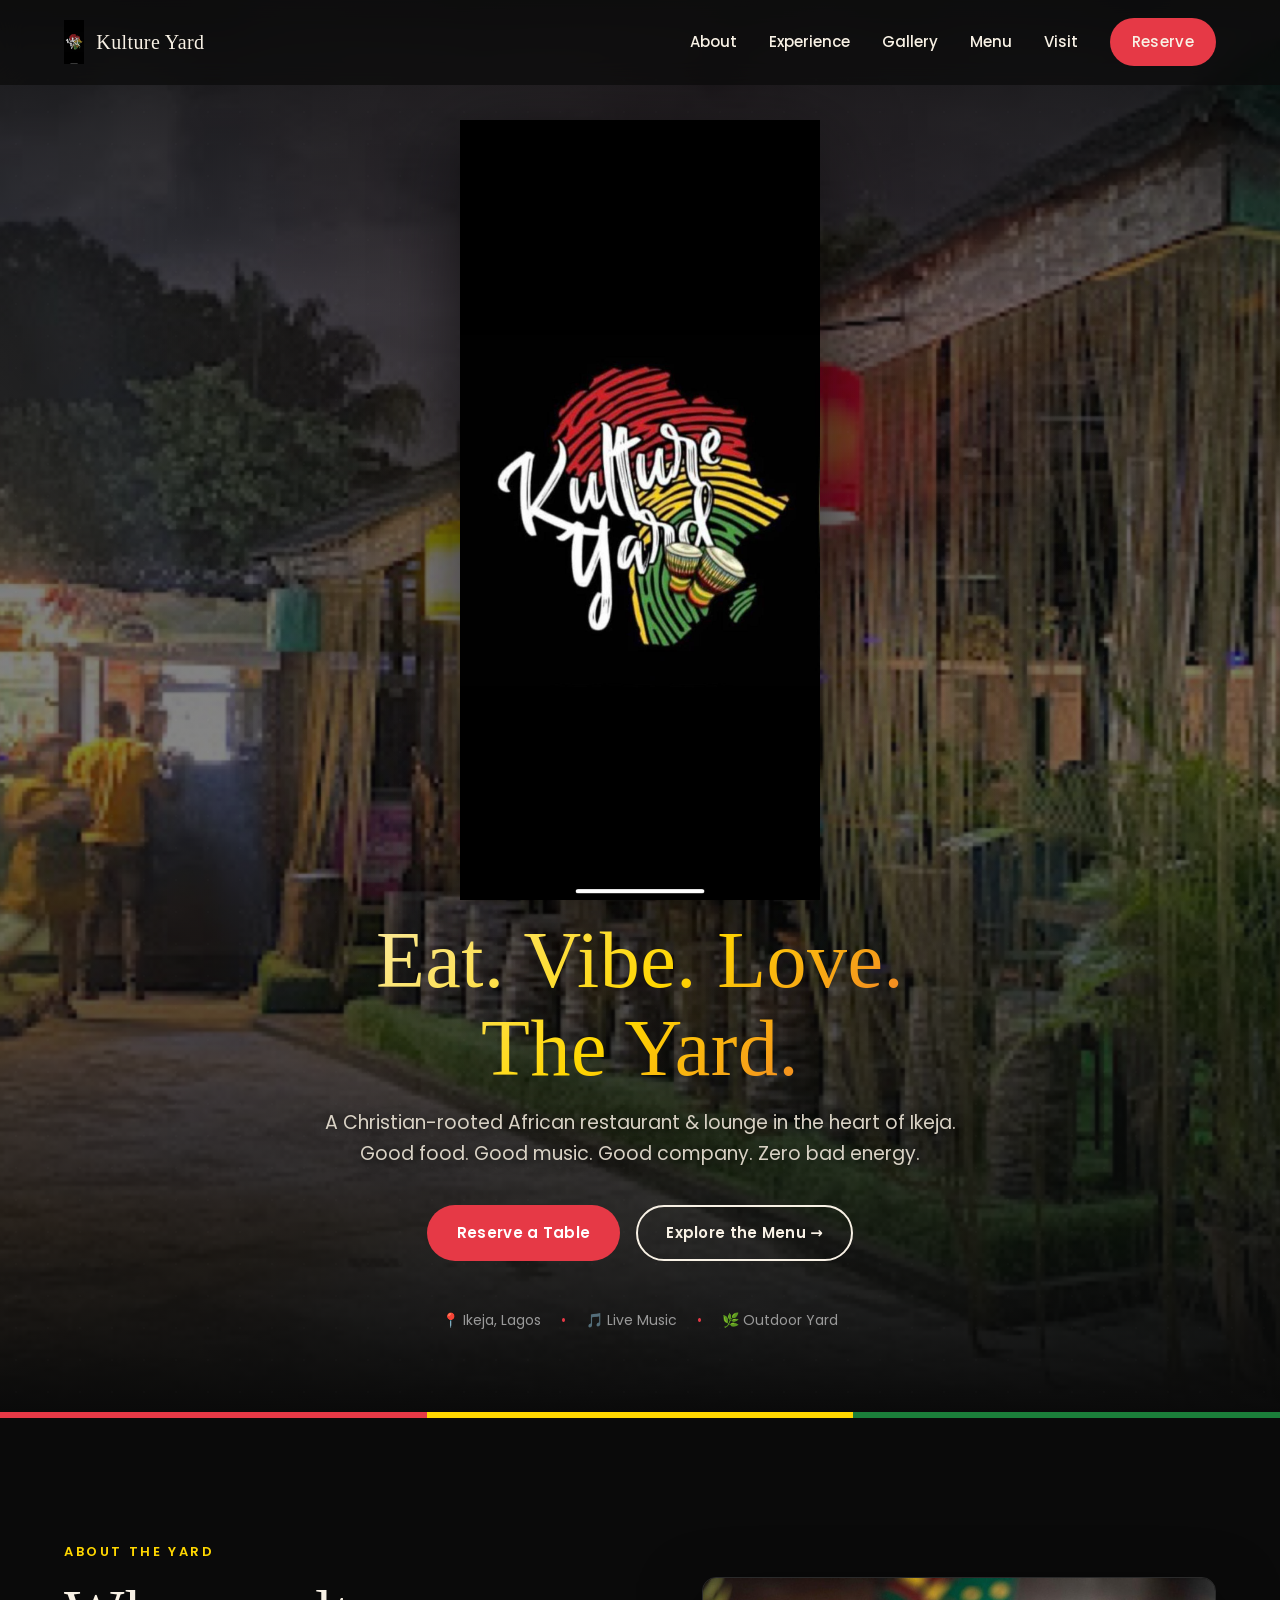
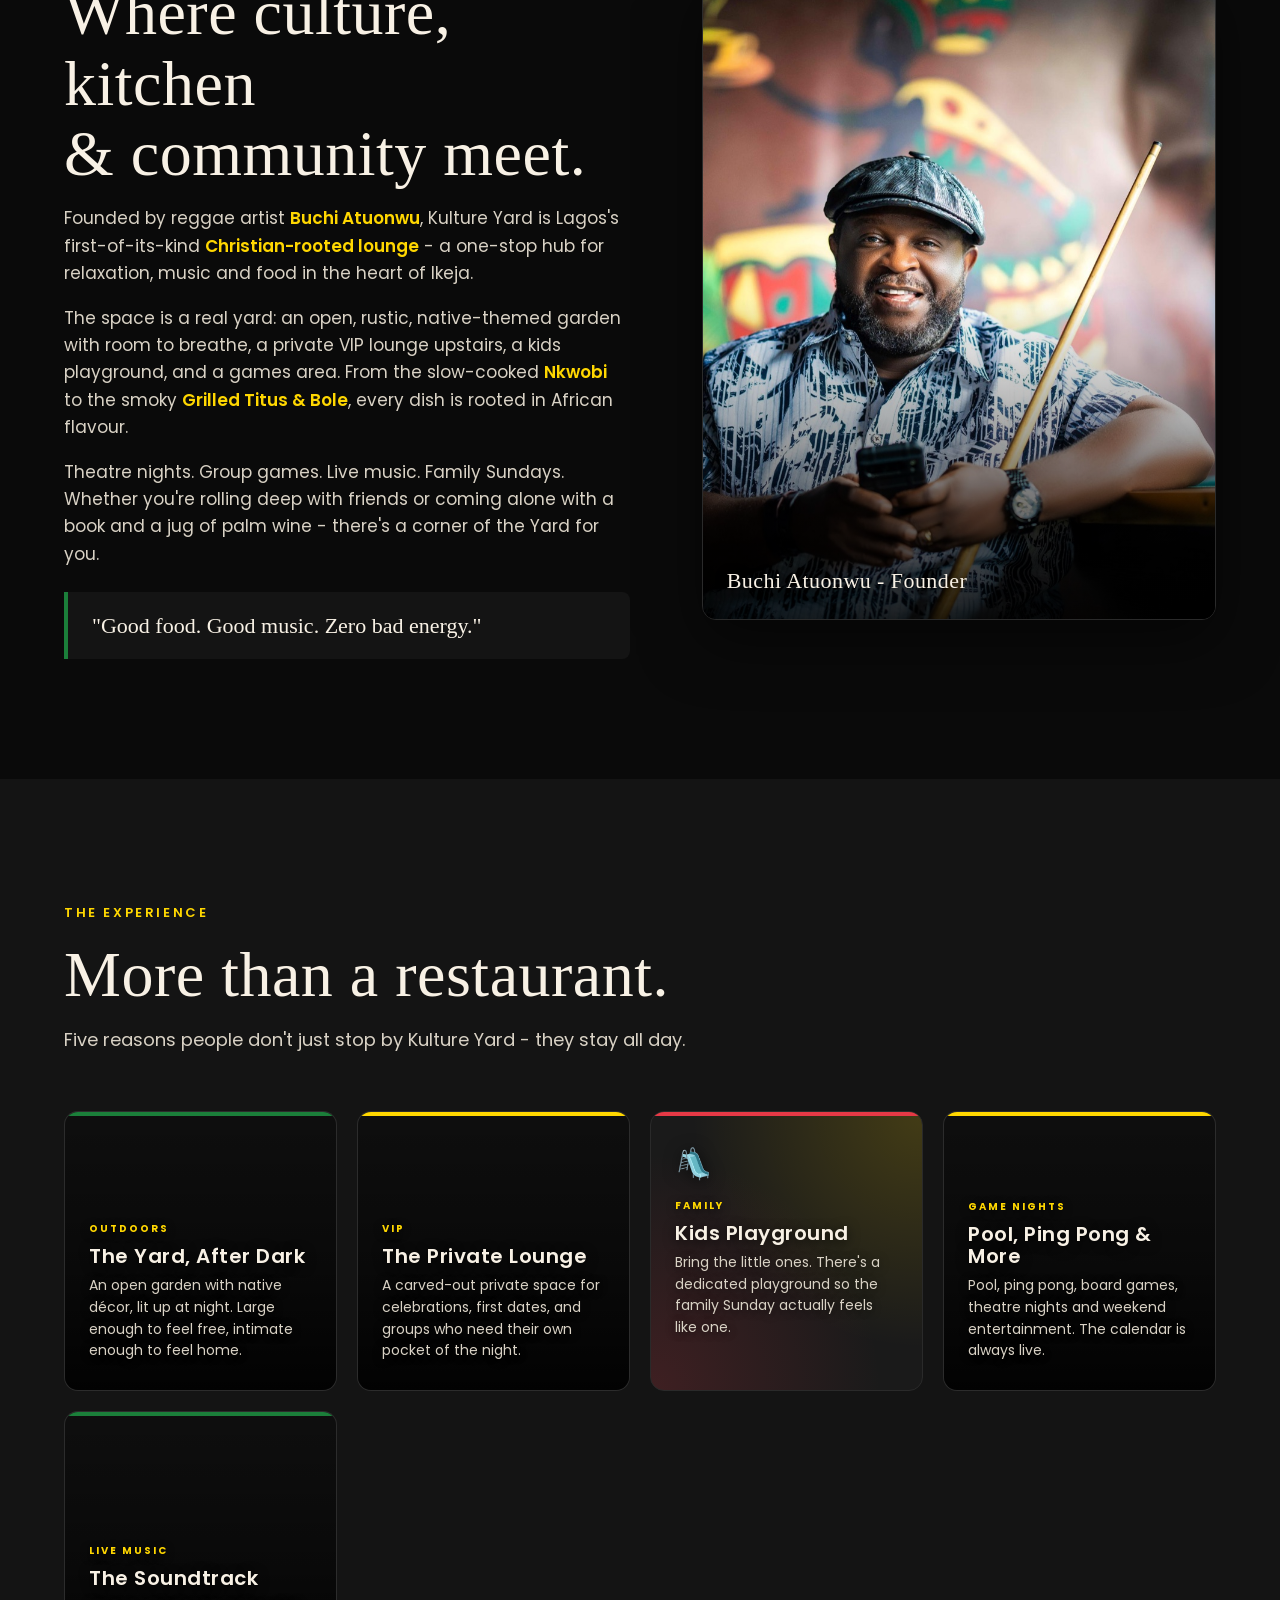
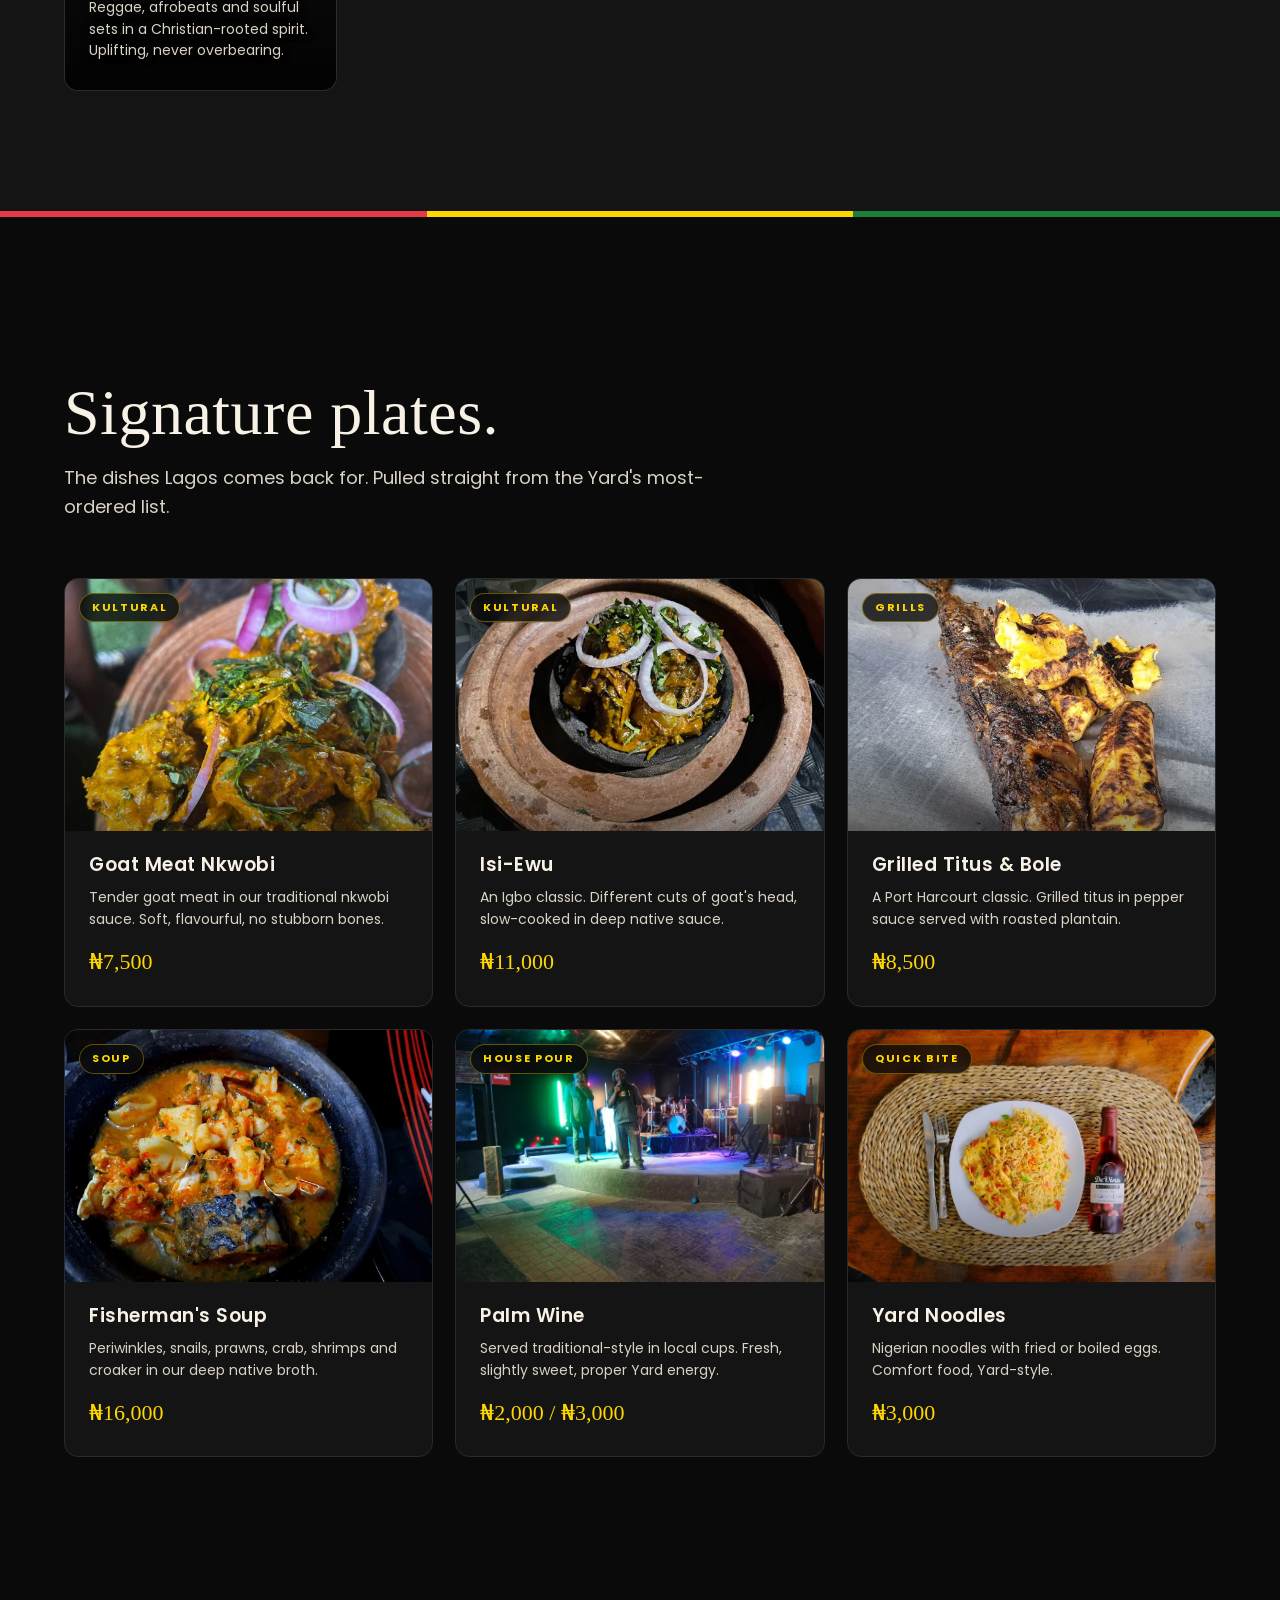
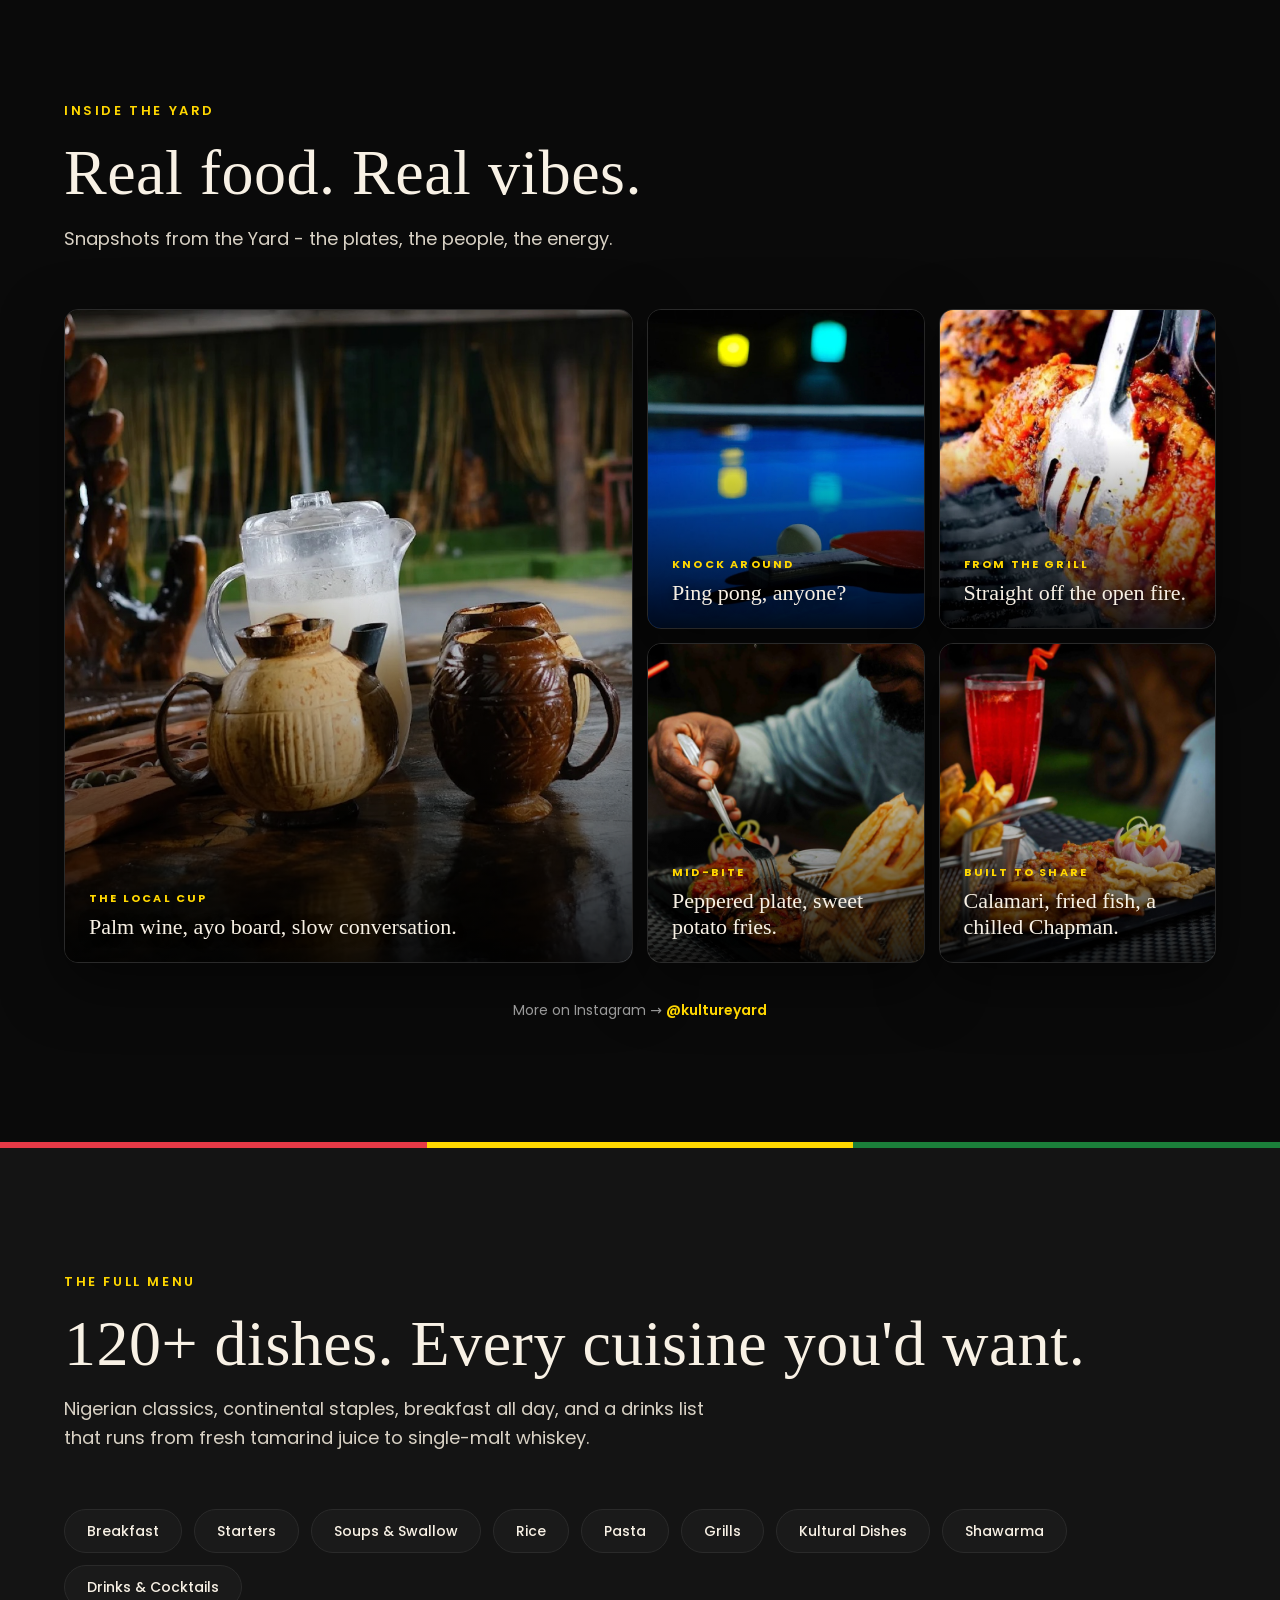
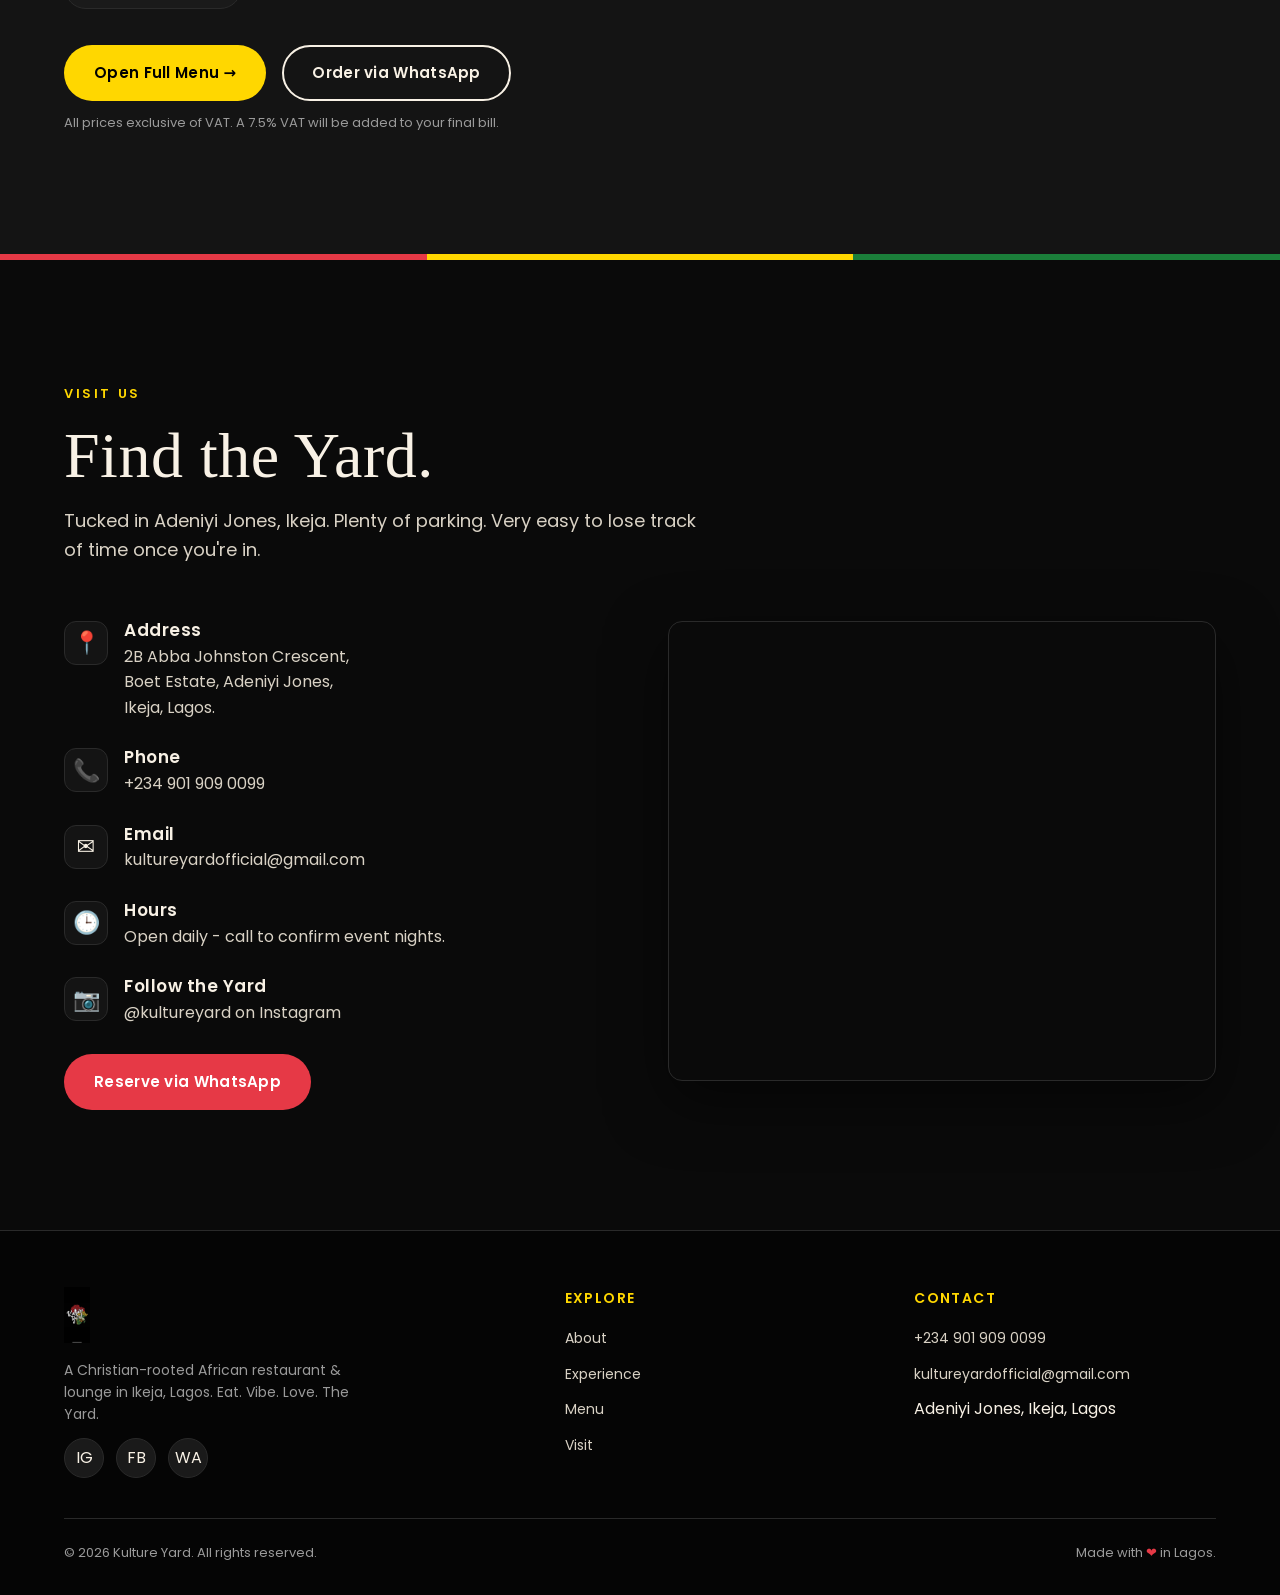
==== commit e9902e6c: "Iteration 3: real photos throughout + em-dash purge Signature dishes: 6 cards now photo-led with rea" ====
--- a/index.html
+++ b/index.html
@@ -3,12 +3,12 @@
 <head>
 <meta charset="UTF-8" />
 <meta name="viewport" content="width=device-width, initial-scale=1" />
-<title>Kulture Yard — Eat. Vibe. Love. The Yard. | Lagos</title>
-<meta name="description" content="Kulture Yard is a Christian-rooted African restaurant and lounge in Ikeja, Lagos. Nkwobi, isi-ewu, grilled catfish, palm wine, live music — zero bad energy." />
+<title>Kulture Yard - Eat. Vibe. Love. The Yard. | Lagos</title>
+<meta name="description" content="Kulture Yard is a Christian-rooted African restaurant and lounge in Ikeja, Lagos. Nkwobi, isi-ewu, grilled catfish, palm wine, live music - zero bad energy." />
 <meta name="theme-color" content="#0A0A0A" />
 
 <!-- Open Graph -->
-<meta property="og:title" content="Kulture Yard — Eat. Vibe. Love. The Yard." />
+<meta property="og:title" content="Kulture Yard - Eat. Vibe. Love. The Yard." />
 <meta property="og:description" content="A Christian-rooted African restaurant and lounge in Ikeja, Lagos. Good food, good music, good company. Zero bad energy." />
 <meta property="og:type" content="website" />
 <meta property="og:url" content="https://osereme7.github.io/kulture-yard/" />
@@ -123,7 +123,7 @@
           <h2 class="section-title">Where culture, kitchen<br/>&amp; community meet.</h2>
           <p>
             Founded by reggae artist <strong>Buchi Atuonwu</strong>, Kulture Yard is Lagos's
-            first-of-its-kind <strong>Christian-rooted lounge</strong> — a one-stop hub for
+            first-of-its-kind <strong>Christian-rooted lounge</strong> - a one-stop hub for
             relaxation, music and food in the heart of Ikeja.
           </p>
           <p>
@@ -134,7 +134,7 @@
           </p>
           <p>
             Theatre nights. Group games. Live music. Family Sundays. Whether you're rolling deep with
-            friends or coming alone with a book and a jug of palm wine — there's a corner of the Yard for you.
+            friends or coming alone with a book and a jug of palm wine - there's a corner of the Yard for you.
           </p>
           <blockquote class="about-quote">
             "Good food. Good music. Zero bad energy."
@@ -143,7 +143,7 @@
 
         <figure class="about-figure reveal">
           <img src="images/buchi.jpg" alt="Buchi Atuonwu, founder of Kulture Yard" />
-          <figcaption class="about-figcaption">Buchi Atuonwu — Founder</figcaption>
+          <figcaption class="about-figcaption">Buchi Atuonwu - Founder</figcaption>
         </figure>
       </div>
     </div>
@@ -155,34 +155,35 @@
       <span class="eyebrow reveal">The Experience</span>
       <h2 class="section-title reveal">More than a restaurant.</h2>
       <p class="section-lede reveal">
-        Five reasons people don't just stop by Kulture Yard — they stay all day.
+        Five reasons people don't just stop by Kulture Yard - they stay all day.
       </p>
 
       <div class="exp-grid">
-        <div class="exp-card reveal">
-          <span class="exp-icon">🌿</span>
-          <h3>The Outdoor Yard</h3>
-          <p>An open, breezy garden with native décor. Real "yard" energy — large enough to feel free, intimate enough to feel home.</p>
-        </div>
-        <div class="exp-card reveal">
-          <span class="exp-icon">🥃</span>
-          <h3>The VIP Lounge</h3>
-          <p>An upstairs private lounge for celebrations, first dates, and groups who need their own pocket of the night.</p>
-        </div>
-        <div class="exp-card reveal">
+        <div class="exp-card has-photo reveal" style="--bg-img: url('images/outdoor-yard.jpg');">
+          <span class="exp-tag">Outdoors</span>
+          <h3>The Yard, After Dark</h3>
+          <p>An open garden with native décor, lit up at night. Large enough to feel free, intimate enough to feel home.</p>
+        </div>
+        <div class="exp-card has-photo reveal" style="--bg-img: url('images/vip-lounge.jpg');">
+          <span class="exp-tag">VIP</span>
+          <h3>The Private Lounge</h3>
+          <p>A carved-out private space for celebrations, first dates, and groups who need their own pocket of the night.</p>
+        </div>
+        <div class="exp-card no-photo reveal">
           <span class="exp-icon">🛝</span>
+          <span class="exp-tag">Family</span>
           <h3>Kids Playground</h3>
           <p>Bring the little ones. There's a dedicated playground so the family Sunday actually feels like one.</p>
         </div>
-        <div class="exp-card reveal">
-          <span class="exp-icon">🎭</span>
-          <h3>Theatre &amp; Game Nights</h3>
-          <p>Movie-style screenings, group games and weekend entertainment — the calendar is always live.</p>
-        </div>
-        <div class="exp-card reveal">
-          <span class="exp-icon">🎵</span>
-          <h3>Live Music</h3>
-          <p>Reggae, afrobeats, soulful sets and curated playlists — all in a Christian-rooted spirit. The soundtrack of the Yard, uplifting, never overbearing.</p>
+        <div class="exp-card has-photo reveal" style="--bg-img: url('images/pool-table.jpg');">
+          <span class="exp-tag">Game Nights</span>
+          <h3>Pool, Ping Pong &amp; More</h3>
+          <p>Pool, ping pong, board games, theatre nights and weekend entertainment. The calendar is always live.</p>
+        </div>
+        <div class="exp-card has-photo reveal" style="--bg-img: url('images/live-music.jpg');">
+          <span class="exp-tag">Live Music</span>
+          <h3>The Soundtrack</h3>
+          <p>Reggae, afrobeats and soulful sets in a Christian-rooted spirit. Uplifting, never overbearing.</p>
         </div>
       </div>
     </div>
@@ -201,45 +202,75 @@
 
       <div class="signatures-grid">
         <article class="dish-card reveal">
-          <span class="dish-tag">Kultural</span>
-          <h3 class="dish-name">Goat Meat Nkwobi</h3>
-          <p class="dish-desc">Tender goat meat in our traditional nkwobi sauce. Soft. Flavourful. No stubborn bones.</p>
-          <span class="dish-price">₦7,500</span>
-        </article>
-
-        <article class="dish-card reveal">
-          <span class="dish-tag">Grills</span>
-          <h3 class="dish-name">Grilled Catfish</h3>
-          <p class="dish-desc">Whole catfish in a sizzling hot pepper sauce, served with sweet potato fries &amp; coleslaw.</p>
-          <span class="dish-price">₦15,500</span>
-        </article>
-
-        <article class="dish-card reveal">
-          <span class="dish-tag">Rice</span>
-          <h3 class="dish-name">Seafood Coconut Rice</h3>
-          <p class="dish-desc">Coconut rice plated with prawns, snail, shrimps and the protein of your choice.</p>
-          <span class="dish-price">₦16,500</span>
-        </article>
-
-        <article class="dish-card reveal">
-          <span class="dish-tag">Kultural</span>
-          <h3 class="dish-name">Isi-Ewu</h3>
-          <p class="dish-desc">An Igbo classic — different parts of a goat's head, slow-cooked in deep native sauce.</p>
-          <span class="dish-price">₦11,000</span>
-        </article>
-
-        <article class="dish-card reveal">
-          <span class="dish-tag">Grills</span>
-          <h3 class="dish-name">Grilled Titus &amp; Bole</h3>
-          <p class="dish-desc">A Port Harcourt classic — grilled titus in pepper sauce served with a side of roasted plantain.</p>
-          <span class="dish-price">₦8,500</span>
-        </article>
-
-        <article class="dish-card reveal">
-          <span class="dish-tag">House Pour</span>
-          <h3 class="dish-name">Palm Wine</h3>
-          <p class="dish-desc">Served traditional-style in local cups. Fresh, slightly sweet — proper Yard energy.</p>
-          <span class="dish-price">₦2,000 / ₦3,000</span>
+          <div class="dish-photo">
+            <span class="dish-tag">Kultural</span>
+            <img src="images/dish-nkwobi.jpg" alt="Goat Meat Nkwobi at Kulture Yard" loading="lazy" />
+          </div>
+          <div class="dish-body">
+            <h3 class="dish-name">Goat Meat Nkwobi</h3>
+            <p class="dish-desc">Tender goat meat in our traditional nkwobi sauce. Soft, flavourful, no stubborn bones.</p>
+            <span class="dish-price">₦7,500</span>
+          </div>
+        </article>
+
+        <article class="dish-card reveal">
+          <div class="dish-photo">
+            <span class="dish-tag">Kultural</span>
+            <img src="images/dish-isi-ewu.jpg" alt="Isi-Ewu (Igbo goat head dish) at Kulture Yard" loading="lazy" />
+          </div>
+          <div class="dish-body">
+            <h3 class="dish-name">Isi-Ewu</h3>
+            <p class="dish-desc">An Igbo classic. Different cuts of goat's head, slow-cooked in deep native sauce.</p>
+            <span class="dish-price">₦11,000</span>
+          </div>
+        </article>
+
+        <article class="dish-card reveal">
+          <div class="dish-photo">
+            <span class="dish-tag">Grills</span>
+            <img src="images/dish-titus-bole.jpg" alt="Grilled Titus and Bole (roasted plantain)" loading="lazy" />
+          </div>
+          <div class="dish-body">
+            <h3 class="dish-name">Grilled Titus &amp; Bole</h3>
+            <p class="dish-desc">A Port Harcourt classic. Grilled titus in pepper sauce served with roasted plantain.</p>
+            <span class="dish-price">₦8,500</span>
+          </div>
+        </article>
+
+        <article class="dish-card reveal">
+          <div class="dish-photo">
+            <span class="dish-tag">Soup</span>
+            <img src="images/dish-fisherman-soup.jpg" alt="Fisherman's Soup with seafood" loading="lazy" />
+          </div>
+          <div class="dish-body">
+            <h3 class="dish-name">Fisherman's Soup</h3>
+            <p class="dish-desc">Periwinkles, snails, prawns, crab, shrimps and croaker in our deep native broth.</p>
+            <span class="dish-price">₦16,000</span>
+          </div>
+        </article>
+
+        <article class="dish-card reveal">
+          <div class="dish-photo">
+            <span class="dish-tag">House Pour</span>
+            <img src="images/palm-wine-pour.jpg" alt="Palm wine being poured into a wooden cup" loading="lazy" />
+          </div>
+          <div class="dish-body">
+            <h3 class="dish-name">Palm Wine</h3>
+            <p class="dish-desc">Served traditional-style in local cups. Fresh, slightly sweet, proper Yard energy.</p>
+            <span class="dish-price">₦2,000 / ₦3,000</span>
+          </div>
+        </article>
+
+        <article class="dish-card reveal">
+          <div class="dish-photo">
+            <span class="dish-tag">Quick Bite</span>
+            <img src="images/dish-noodles.jpg" alt="Yard noodles with eggs and a chilled drink" loading="lazy" />
+          </div>
+          <div class="dish-body">
+            <h3 class="dish-name">Yard Noodles</h3>
+            <p class="dish-desc">Nigerian noodles with fried or boiled eggs. Comfort food, Yard-style.</p>
+            <span class="dish-price">₦3,000</span>
+          </div>
         </article>
       </div>
     </div>
@@ -250,22 +281,38 @@
     <div class="container">
       <span class="eyebrow reveal">Inside the Yard</span>
       <h2 class="section-title reveal">Real food. Real vibes.</h2>
-      <p class="section-lede reveal">Snapshots from the Yard — the plates, the people, the energy.</p>
+      <p class="section-lede reveal">Snapshots from the Yard - the plates, the people, the energy.</p>
 
       <div class="gallery-grid">
-        <figure class="gallery-item gallery-tall reveal">
-          <img src="images/dish-grilled-chicken.jpg" alt="Peppered grilled chicken on the open grill at Kulture Yard" loading="lazy" />
+        <figure class="gallery-item gallery-feature reveal">
+          <img src="images/palm-wine-ayo.jpg" alt="Palm wine and ayo (mancala) board at Kulture Yard" loading="lazy" />
+          <figcaption>
+            <span class="gallery-tag">The Local Cup</span>
+            <span class="gallery-caption">Palm wine, ayo board, slow conversation.</span>
+          </figcaption>
+        </figure>
+
+        <figure class="gallery-item reveal">
+          <img src="images/ping-pong.jpg" alt="Ping pong table at Kulture Yard" loading="lazy" />
+          <figcaption>
+            <span class="gallery-tag">Knock Around</span>
+            <span class="gallery-caption">Ping pong, anyone?</span>
+          </figcaption>
+        </figure>
+
+        <figure class="gallery-item reveal">
+          <img src="images/dish-grilled-chicken.jpg" alt="Peppered grilled chicken on the open grill" loading="lazy" />
           <figcaption>
             <span class="gallery-tag">From the Grill</span>
-            <span class="gallery-caption">Peppered chicken — straight off the open fire.</span>
+            <span class="gallery-caption">Straight off the open fire.</span>
           </figcaption>
         </figure>
 
         <figure class="gallery-item reveal">
-          <img src="images/dish-peppered.jpg" alt="Peppered grill plate with sweet potato fries at Kulture Yard" loading="lazy" />
+          <img src="images/dish-peppered.jpg" alt="Peppered grill plate with sweet potato fries" loading="lazy" />
           <figcaption>
-            <span class="gallery-tag">House Favourite</span>
-            <span class="gallery-caption">Peppered plate with sweet potato fries.</span>
+            <span class="gallery-tag">Mid-Bite</span>
+            <span class="gallery-caption">Peppered plate, sweet potato fries.</span>
           </figcaption>
         </figure>
 
@@ -273,7 +320,7 @@
           <img src="images/dish-seafood-platter.jpg" alt="Seafood platter with calamari, fried fish and a Chapman" loading="lazy" />
           <figcaption>
             <span class="gallery-tag">Built to Share</span>
-            <span class="gallery-caption">Seafood platter — calamari, fried fish &amp; a chilled Chapman.</span>
+            <span class="gallery-caption">Calamari, fried fish, a chilled Chapman.</span>
           </figcaption>
         </figure>
       </div>
@@ -359,7 +406,7 @@
             <span class="visit-icon" aria-hidden="true">🕒</span>
             <div>
               <h3>Hours</h3>
-              <p>Open daily — call to confirm event nights.</p>
+              <p>Open daily - call to confirm event nights.</p>
             </div>
           </div>
 
--- a/css/style.css
+++ b/css/style.css
@@ -1,4 +1,4 @@
-/* ===== Kulture Yard — Brand System ===== */
+/* ===== Kulture Yard - Brand System ===== */
 
 :root {
   --bg: #0A0A0A;
@@ -216,19 +216,28 @@
   position: relative;
   overflow: hidden;
   background:
-    radial-gradient(ellipse at top, rgba(230, 57, 70, 0.18), transparent 60%),
-    radial-gradient(ellipse at bottom right, rgba(27, 127, 58, 0.18), transparent 60%),
-    radial-gradient(ellipse at bottom left, rgba(255, 215, 0, 0.10), transparent 60%),
+    /* dark fade overlay: top dim → middle reveal → bottom fade-to-black */
+    linear-gradient(180deg,
+      rgba(10, 10, 10, 0.88) 0%,
+      rgba(10, 10, 10, 0.55) 22%,
+      rgba(10, 10, 10, 0.50) 55%,
+      rgba(10, 10, 10, 0.85) 88%,
+      rgba(10, 10, 10, 1) 100%),
+    /* subtle Pan-African color tints */
+    radial-gradient(ellipse at top, rgba(230, 57, 70, 0.10), transparent 60%),
+    radial-gradient(ellipse at bottom right, rgba(27, 127, 58, 0.10), transparent 60%),
+    /* venue photograph */
+    url('../images/hero-bg.jpg') center / cover no-repeat,
     var(--bg);
 }
 .hero::before {
   content: '';
   position: absolute;
   inset: 0;
-  background-image: radial-gradient(rgba(255,255,255,0.04) 1px, transparent 1px);
+  background-image: radial-gradient(rgba(255,255,255,0.03) 1px, transparent 1px);
   background-size: 32px 32px;
   pointer-events: none;
-  opacity: 0.6;
+  opacity: 0.4;
 }
 .hero-content {
   position: relative;
@@ -255,12 +264,14 @@
   background-clip: text;
   -webkit-text-fill-color: transparent;
   line-height: 1.1;
+  filter: drop-shadow(0 4px 24px rgba(0, 0, 0, 0.7));
 }
 .hero-subline {
   font-size: clamp(16px, 2vw, 19px);
   color: var(--cream-dim);
   max-width: 640px;
   margin: 0 auto 36px;
+  text-shadow: 0 2px 12px rgba(0, 0, 0, 0.8);
 }
 .hero-ctas {
   display: flex;
@@ -342,10 +353,9 @@
 }
 .gallery-grid {
   display: grid;
-  grid-template-columns: 1.4fr 1fr;
-  grid-template-rows: 1fr 1fr;
-  gap: 16px;
-  height: 720px;
+  grid-template-columns: repeat(4, 1fr);
+  grid-template-rows: 320px 320px;
+  gap: 14px;
 }
 .gallery-item {
   position: relative;
@@ -371,7 +381,9 @@
   pointer-events: none;
   z-index: 1;
 }
-.gallery-tall {
+/* magazine layout: feature spans 2x2; rest fill the remaining cells */
+.gallery-feature {
+  grid-column: 1 / span 2;
   grid-row: 1 / span 2;
 }
 .gallery-item figcaption {
@@ -409,7 +421,7 @@
 .experience { background: var(--bg-elev); }
 .exp-grid {
   display: grid;
-  grid-template-columns: repeat(auto-fit, minmax(240px, 1fr));
+  grid-template-columns: repeat(auto-fit, minmax(260px, 1fr));
   gap: 20px;
 }
 .exp-card {
@@ -417,9 +429,13 @@
   border: 1px solid var(--border);
   border-radius: var(--radius);
   padding: 28px 24px;
-  transition: transform .25s ease, border-color .25s ease, box-shadow .25s ease;
+  min-height: 280px;
+  transition: transform .3s ease, border-color .25s ease, box-shadow .3s ease;
   position: relative;
   overflow: hidden;
+  display: flex;
+  flex-direction: column;
+  justify-content: flex-end;
 }
 .exp-card::before {
   content: '';
@@ -427,83 +443,160 @@
   top: 0; left: 0; right: 0;
   height: 4px;
   background: var(--accent, var(--red));
+  z-index: 3;
 }
 .exp-card:hover {
-  transform: translateY(-4px);
+  transform: translateY(-6px);
   border-color: var(--accent, var(--red));
   box-shadow: var(--shadow-lift);
 }
-.exp-card:nth-child(1) { --accent: var(--red); }
+.exp-card:nth-child(1) { --accent: var(--green); }
 .exp-card:nth-child(2) { --accent: var(--gold); }
-.exp-card:nth-child(3) { --accent: var(--green); }
-.exp-card:nth-child(4) { --accent: var(--red); }
-.exp-card:nth-child(5) { --accent: var(--gold); }
+.exp-card:nth-child(3) { --accent: var(--red); }
+.exp-card:nth-child(4) { --accent: var(--gold); }
+.exp-card:nth-child(5) { --accent: var(--green); }
+
+.exp-card.has-photo {
+  background-image: var(--bg-img);
+  background-size: cover;
+  background-position: center;
+  background-repeat: no-repeat;
+  border-color: rgba(255,255,255,0.08);
+}
+.exp-card.has-photo::after {
+  content: '';
+  position: absolute;
+  inset: 0;
+  background: linear-gradient(180deg,
+    rgba(0,0,0,0.45) 0%,
+    rgba(0,0,0,0.65) 55%,
+    rgba(0,0,0,0.92) 100%);
+  z-index: 1;
+  transition: background .3s ease;
+}
+.exp-card.has-photo:hover::after {
+  background: linear-gradient(180deg,
+    rgba(0,0,0,0.30) 0%,
+    rgba(0,0,0,0.55) 55%,
+    rgba(0,0,0,0.92) 100%);
+}
+.exp-card.has-photo > * { position: relative; z-index: 2; }
+
+.exp-card.no-photo {
+  background:
+    radial-gradient(ellipse at top right, rgba(255, 215, 0, 0.18), transparent 60%),
+    radial-gradient(ellipse at bottom left, rgba(230, 57, 70, 0.18), transparent 60%),
+    var(--bg-card);
+  justify-content: flex-start;
+}
+
 .exp-icon {
-  font-size: 32px;
-  margin-bottom: 12px;
+  font-size: 30px;
+  margin-bottom: 10px;
   display: block;
-  filter: grayscale(0.1);
+  filter: drop-shadow(0 2px 8px rgba(0,0,0,0.6));
+}
+.exp-tag {
+  display: inline-block;
+  font-size: 10px;
+  letter-spacing: 0.2em;
+  text-transform: uppercase;
+  color: var(--gold);
+  font-weight: 700;
+  margin-bottom: 8px;
+  text-shadow: 0 2px 8px rgba(0,0,0,0.7);
 }
 .exp-card h3 {
   font-family: var(--font-body);
   font-weight: 600;
-  font-size: 19px;
+  font-size: 20px;
   margin-bottom: 8px;
   color: var(--cream);
-}
-.exp-card p { font-size: 14px; color: var(--cream-dim); line-height: 1.55; }
+  text-shadow: 0 2px 12px rgba(0,0,0,0.7);
+}
+.exp-card p {
+  font-size: 14px;
+  color: var(--cream-dim);
+  line-height: 1.55;
+  text-shadow: 0 1px 8px rgba(0,0,0,0.6);
+}
 
 /* ===== Signature dishes ===== */
 .signatures-grid {
   display: grid;
-  grid-template-columns: repeat(auto-fit, minmax(260px, 1fr));
-  gap: 20px;
+  grid-template-columns: repeat(auto-fit, minmax(280px, 1fr));
+  gap: 22px;
 }
 .dish-card {
   background: var(--bg-elev);
   border: 1px solid var(--border);
   border-radius: var(--radius);
-  padding: 32px 24px;
   display: flex;
   flex-direction: column;
-  gap: 12px;
-  transition: transform .25s ease, border-color .25s ease;
+  transition: transform .3s ease, border-color .25s ease, box-shadow .3s ease;
   position: relative;
   overflow: hidden;
-}
-.dish-card::before {
+  padding: 0;
+}
+.dish-card:hover { transform: translateY(-6px); border-color: var(--gold); box-shadow: var(--shadow-lift); }
+.dish-photo {
+  position: relative;
+  aspect-ratio: 16 / 11;
+  overflow: hidden;
+  background: var(--bg-card);
+}
+.dish-photo img {
+  width: 100%;
+  height: 100%;
+  object-fit: cover;
+  display: block;
+  transition: transform .6s ease;
+}
+.dish-card:hover .dish-photo img { transform: scale(1.06); }
+.dish-photo::after {
   content: '';
   position: absolute;
-  top: -50%; right: -50%;
-  width: 100%; height: 100%;
-  background: radial-gradient(circle, rgba(255, 215, 0, 0.08) 0%, transparent 60%);
-  transition: transform .4s ease;
-}
-.dish-card:hover { transform: translateY(-4px); border-color: var(--gold); }
-.dish-card:hover::before { transform: translate(-15%, 15%); }
-.dish-emoji { font-size: 40px; line-height: 1; }
+  inset: 0;
+  background: linear-gradient(180deg, transparent 60%, rgba(0,0,0,0.4) 100%);
+  pointer-events: none;
+}
+.dish-body {
+  padding: 22px 24px 26px;
+  display: flex;
+  flex-direction: column;
+  gap: 10px;
+  flex: 1;
+}
 .dish-name {
   font-family: var(--font-body);
   font-weight: 600;
-  font-size: 18px;
-  color: var(--cream);
+  font-size: 19px;
+  color: var(--cream);
+  line-height: 1.25;
 }
 .dish-desc { font-size: 14px; color: var(--cream-dim); line-height: 1.55; flex: 1; }
 .dish-price {
   font-family: var(--font-display);
   font-size: 22px;
   color: var(--gold);
+  margin-top: 4px;
 }
 .dish-tag {
-  align-self: flex-start;
+  position: absolute;
+  top: 14px;
+  left: 14px;
+  z-index: 2;
   font-size: 11px;
   letter-spacing: 0.15em;
   text-transform: uppercase;
-  color: var(--green);
-  border: 1px solid var(--green);
-  padding: 3px 10px;
+  color: var(--gold);
+  background: rgba(10, 10, 10, 0.78);
+  backdrop-filter: blur(8px);
+  -webkit-backdrop-filter: blur(8px);
+  padding: 5px 12px;
   border-radius: 999px;
-  font-weight: 600;
+  font-weight: 700;
+  border: 1px solid rgba(255, 215, 0, 0.35);
 }
 
 /* ===== Menu preview ===== */
@@ -816,12 +909,16 @@
   .about-figure { aspect-ratio: 4/5; max-width: 460px; margin: 0 auto; }
 
   .gallery-grid {
-    grid-template-columns: 1fr;
-    grid-template-rows: repeat(3, 320px);
-    height: auto;
+    grid-template-columns: 1fr 1fr;
+    grid-template-rows: repeat(4, 220px);
+    gap: 10px;
   }
-  .gallery-tall { grid-row: auto; }
-  .gallery-caption { font-size: 20px; }
+  .gallery-feature {
+    grid-column: 1 / span 2;
+    grid-row: 1 / span 1;
+  }
+  .gallery-caption { font-size: 18px; }
+  .exp-card { min-height: 240px; }
 
   .visit-grid { grid-template-columns: 1fr; gap: 32px; }
   .visit-map { height: 320px; }
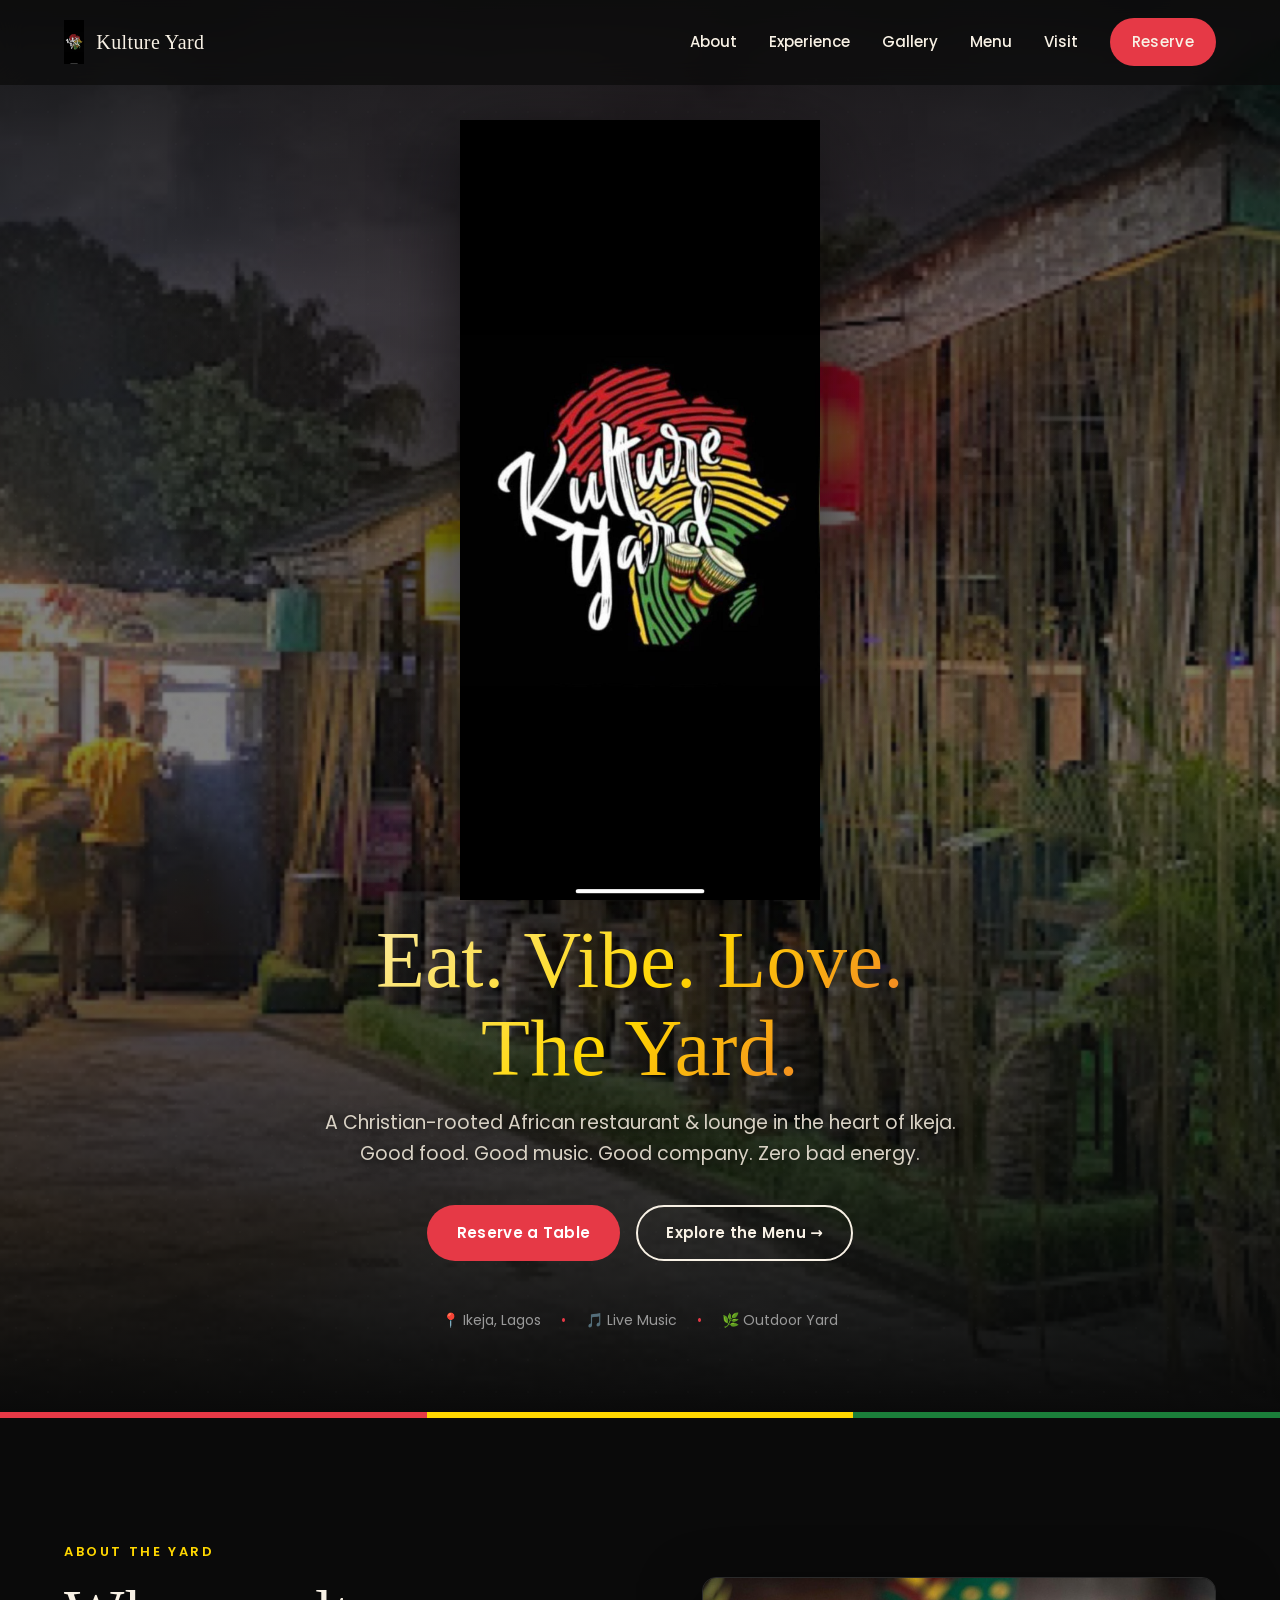
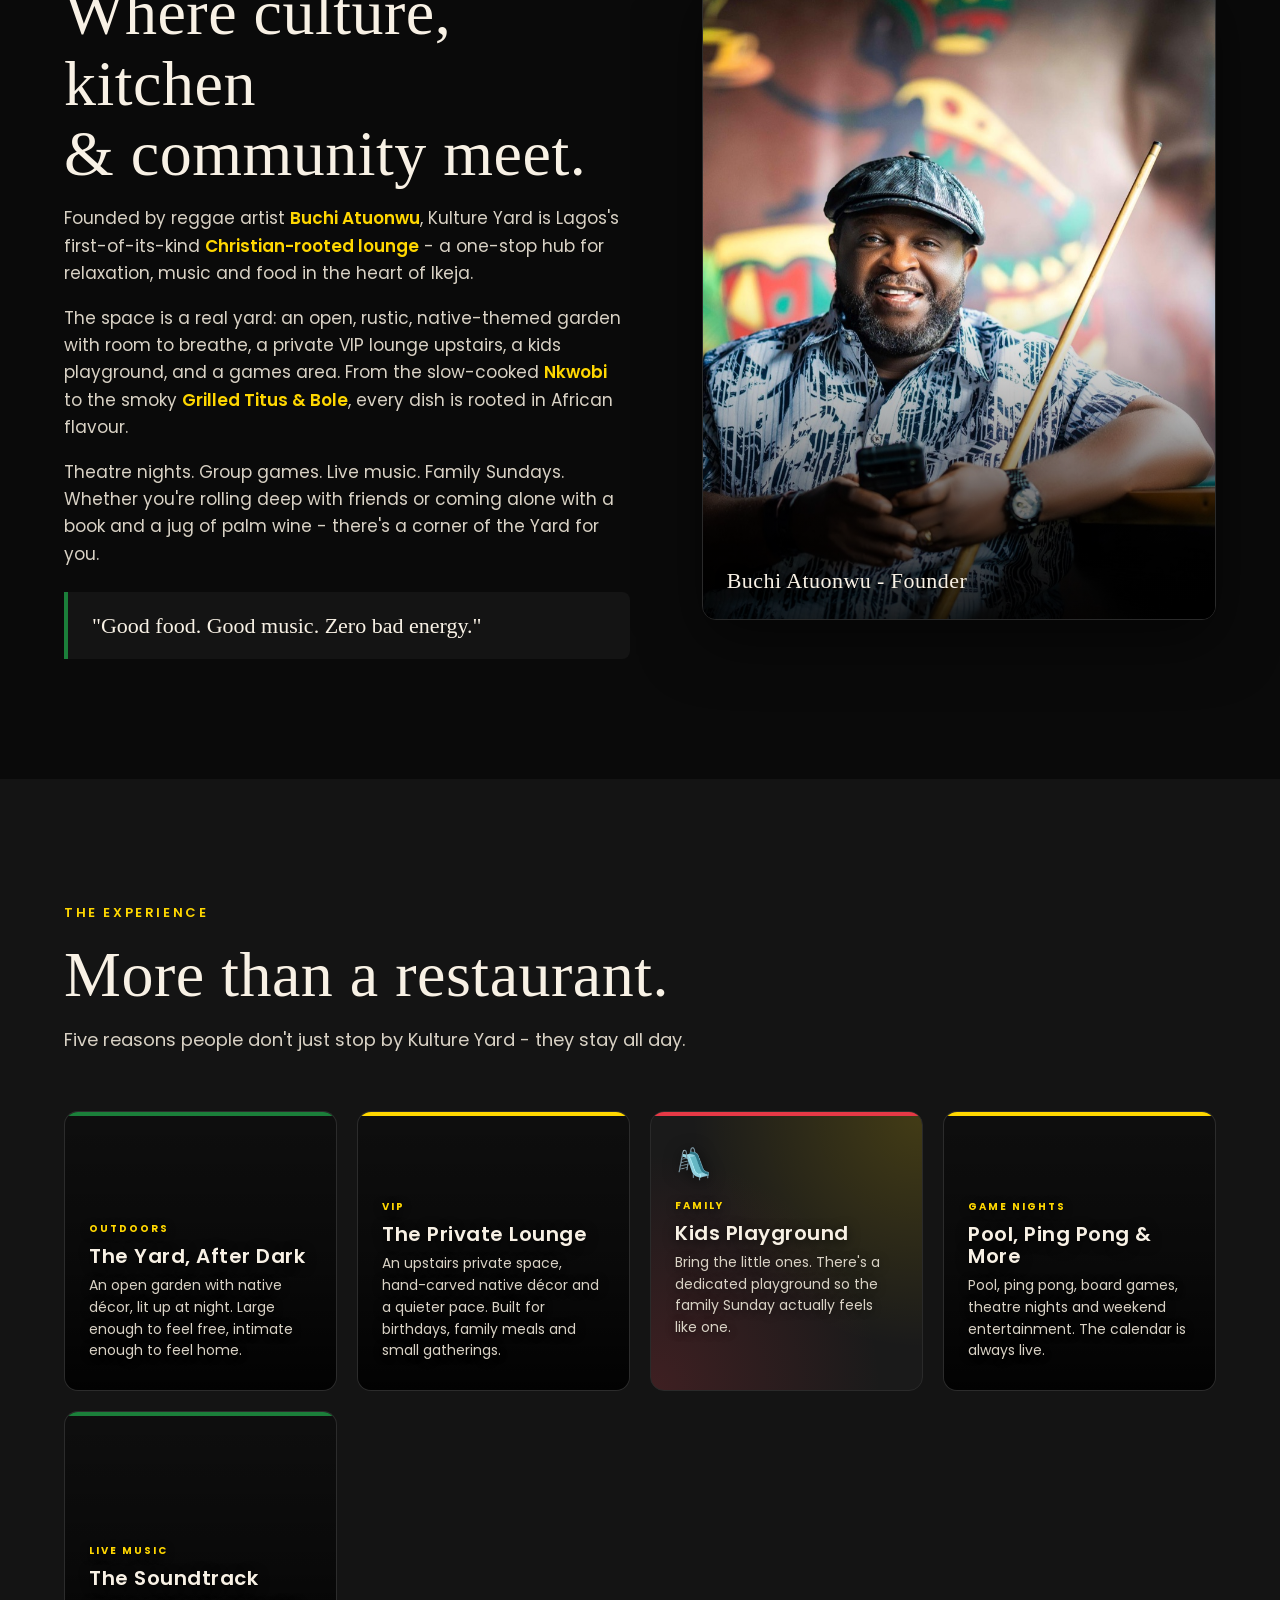
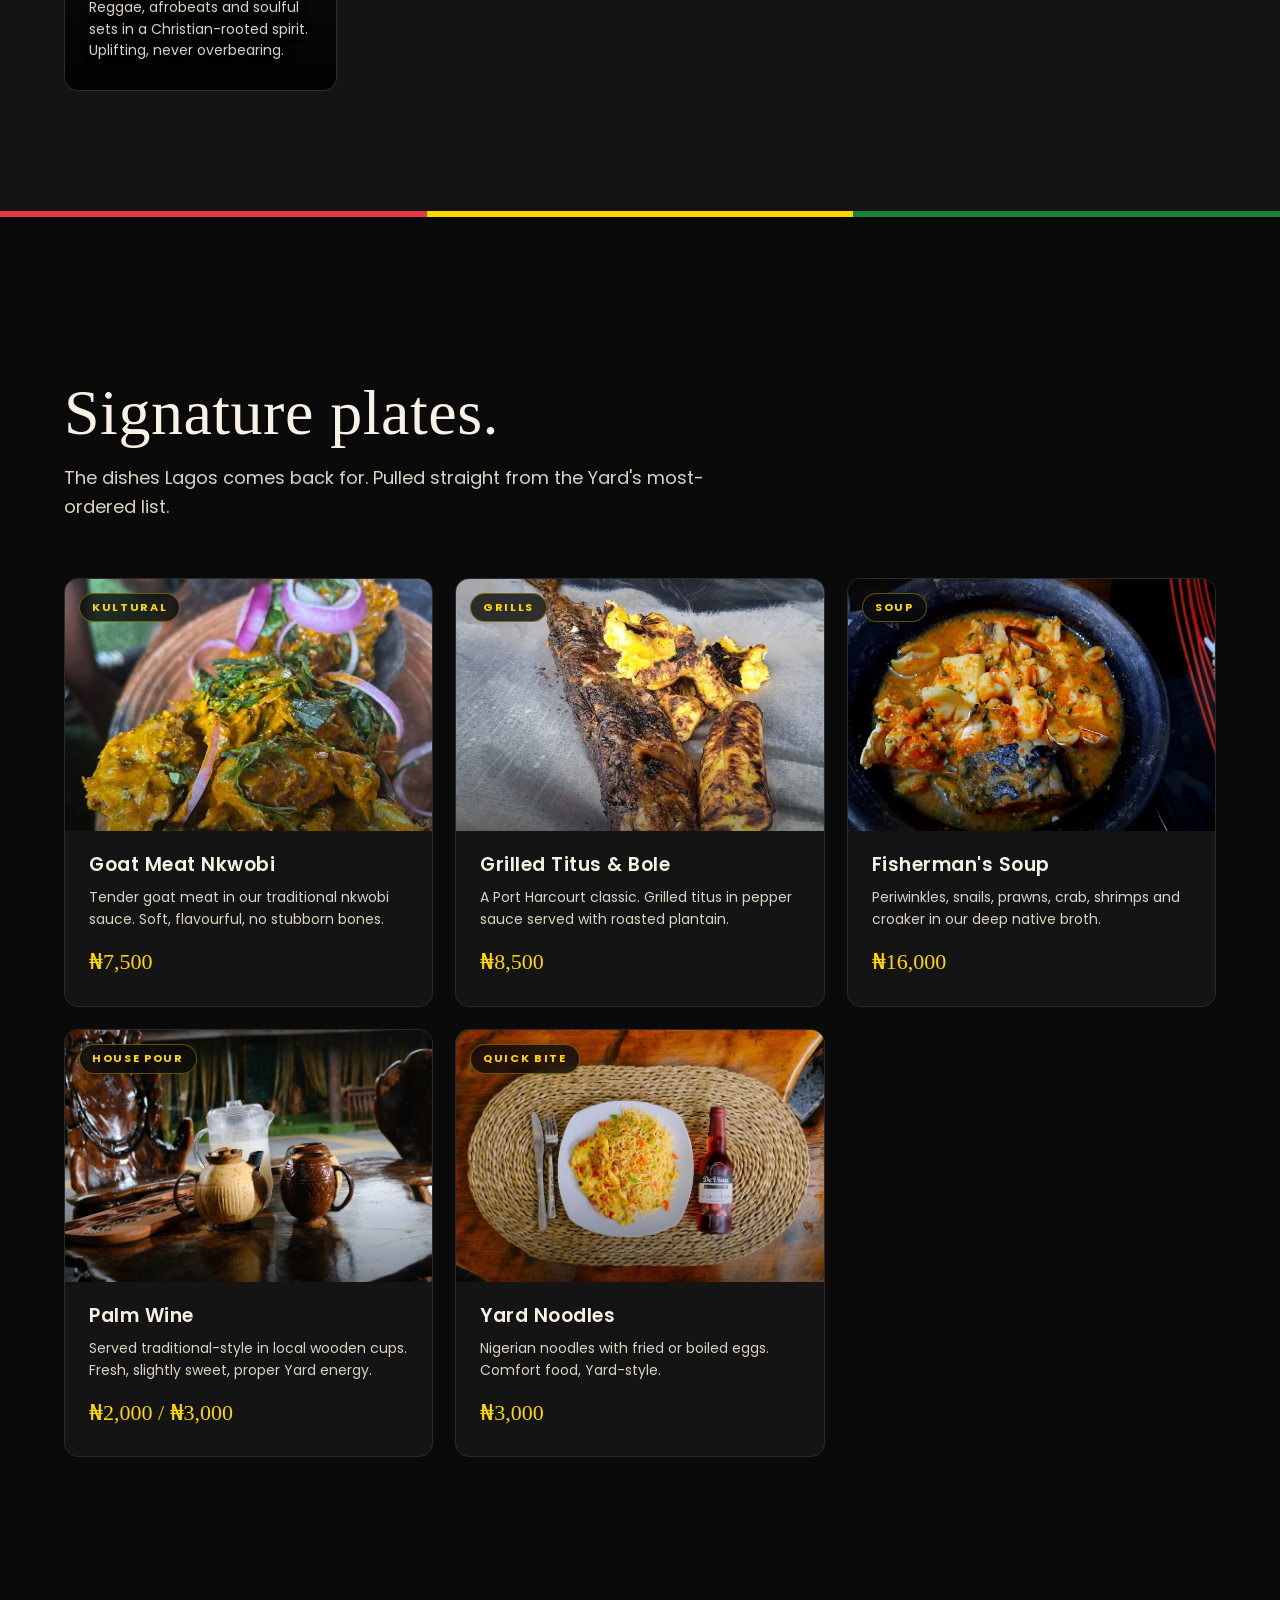
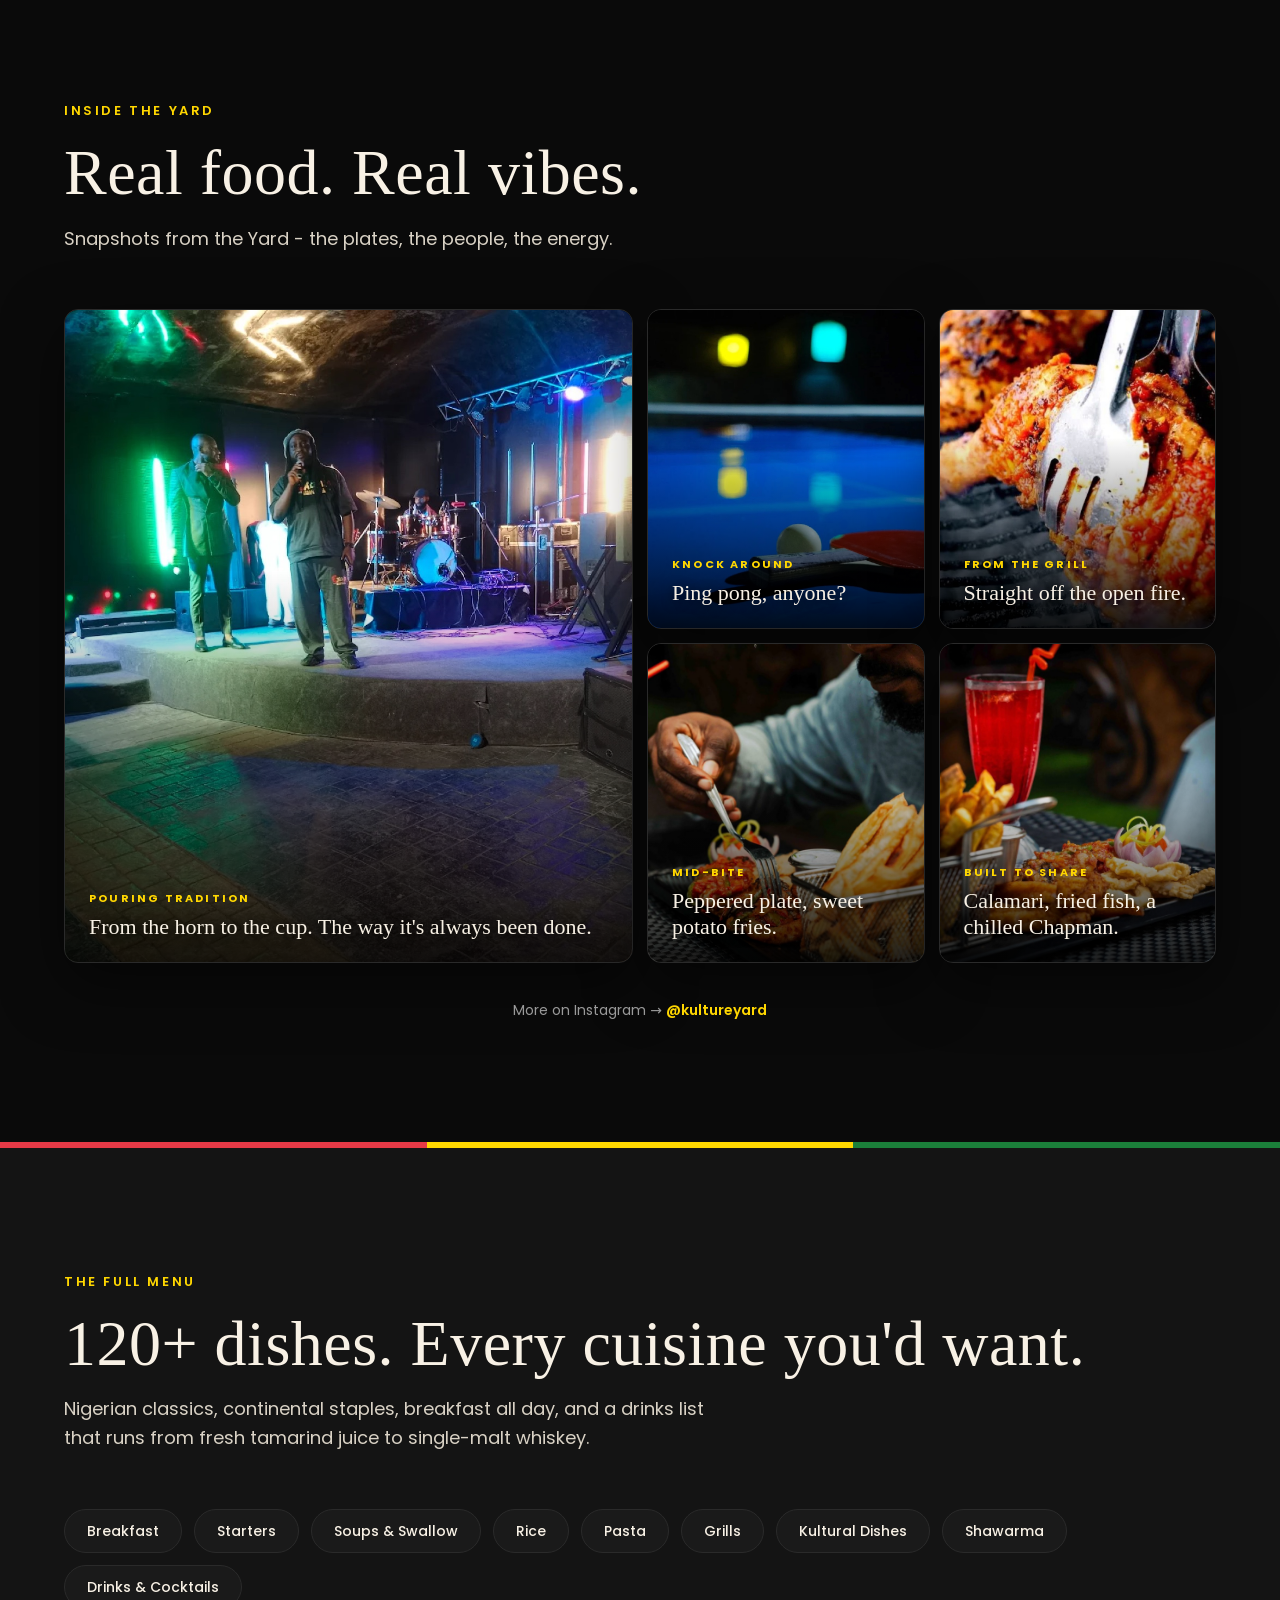
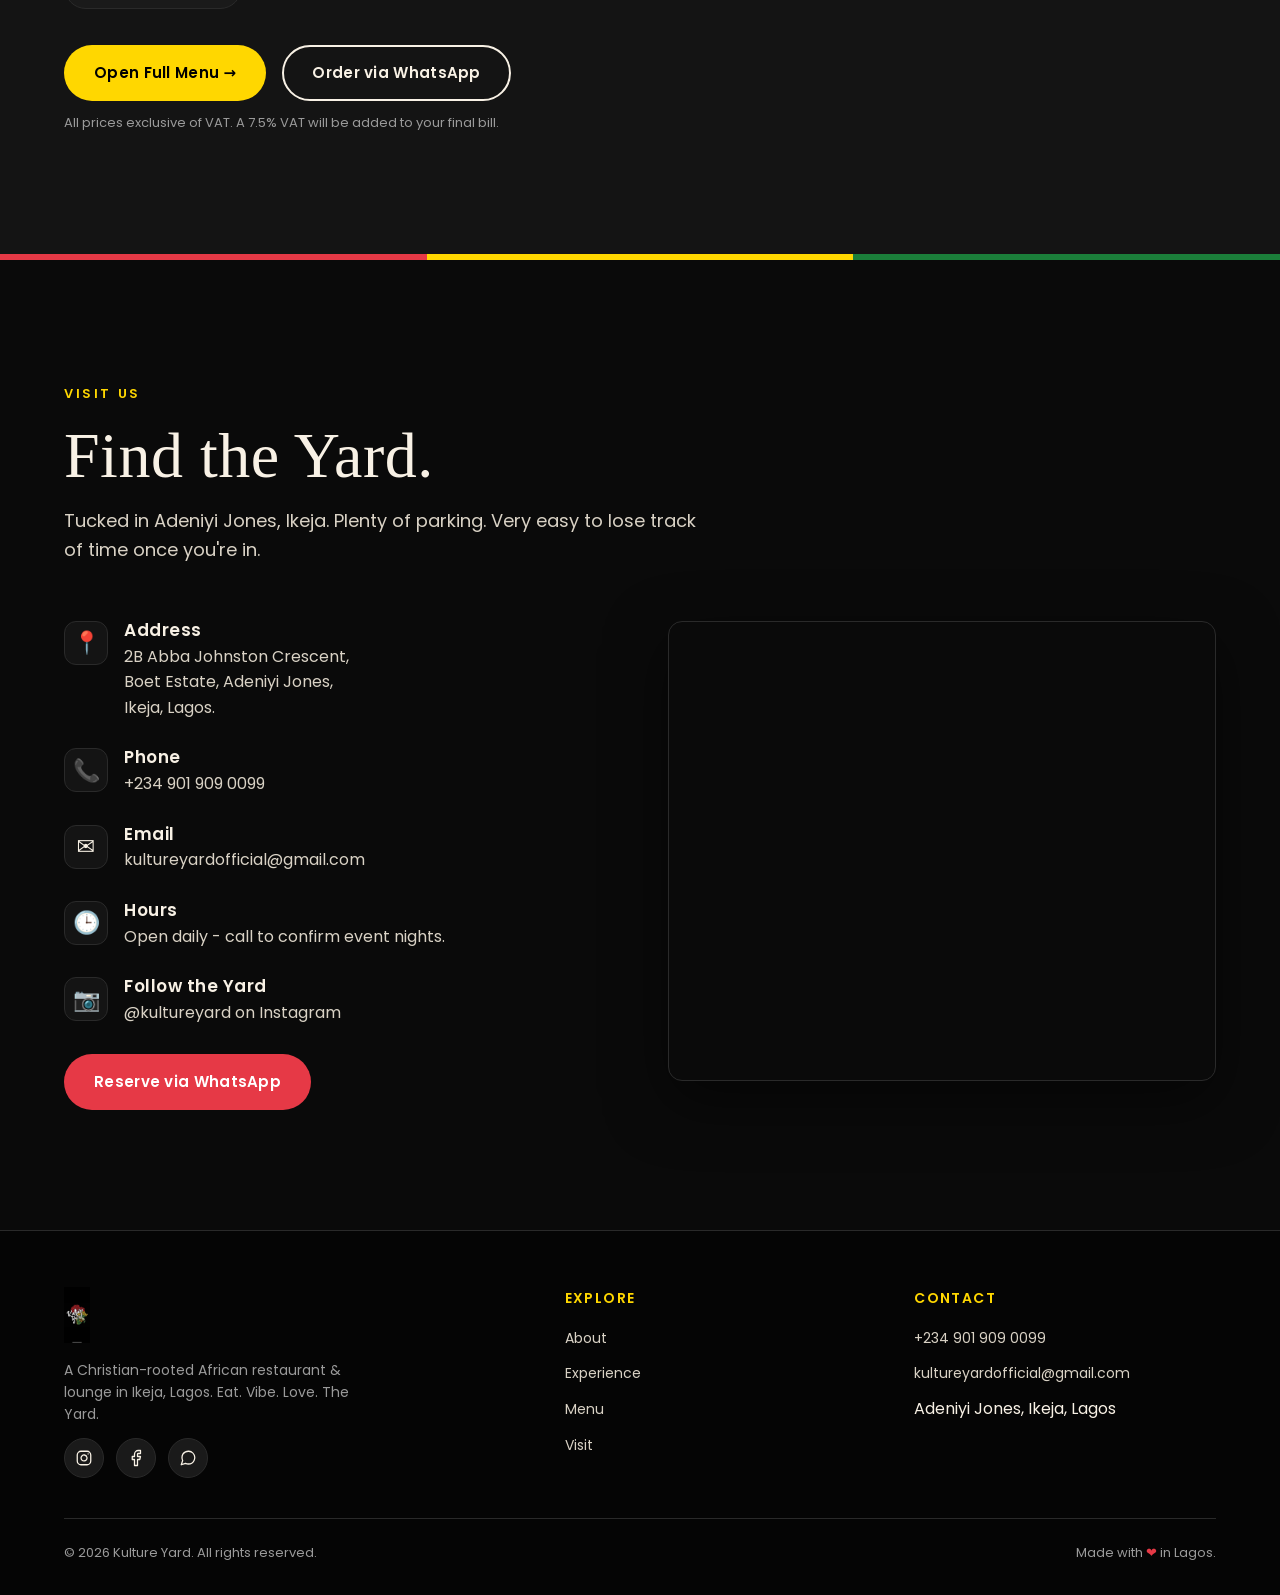
==== commit ddcde2ea: "Iteration 4: VIP wording, palm wine photo swap, line social icons - VIP Lounge card: rewrite to fami" ====
--- a/index.html
+++ b/index.html
@@ -167,7 +167,7 @@
         <div class="exp-card has-photo reveal" style="--bg-img: url('images/vip-lounge.jpg');">
           <span class="exp-tag">VIP</span>
           <h3>The Private Lounge</h3>
-          <p>A carved-out private space for celebrations, first dates, and groups who need their own pocket of the night.</p>
+          <p>An upstairs private space, hand-carved native décor and a quieter pace. Built for birthdays, family meals and small gatherings.</p>
         </div>
         <div class="exp-card no-photo reveal">
           <span class="exp-icon">🛝</span>
@@ -215,18 +215,6 @@
 
         <article class="dish-card reveal">
           <div class="dish-photo">
-            <span class="dish-tag">Kultural</span>
-            <img src="images/dish-isi-ewu.jpg" alt="Isi-Ewu (Igbo goat head dish) at Kulture Yard" loading="lazy" />
-          </div>
-          <div class="dish-body">
-            <h3 class="dish-name">Isi-Ewu</h3>
-            <p class="dish-desc">An Igbo classic. Different cuts of goat's head, slow-cooked in deep native sauce.</p>
-            <span class="dish-price">₦11,000</span>
-          </div>
-        </article>
-
-        <article class="dish-card reveal">
-          <div class="dish-photo">
             <span class="dish-tag">Grills</span>
             <img src="images/dish-titus-bole.jpg" alt="Grilled Titus and Bole (roasted plantain)" loading="lazy" />
           </div>
@@ -252,11 +240,11 @@
         <article class="dish-card reveal">
           <div class="dish-photo">
             <span class="dish-tag">House Pour</span>
-            <img src="images/palm-wine-pour.jpg" alt="Palm wine being poured into a wooden cup" loading="lazy" />
+            <img src="images/palm-wine-ayo.jpg" alt="Palm wine in local cups, served on the Yard's wooden table with an ayo board" loading="lazy" />
           </div>
           <div class="dish-body">
             <h3 class="dish-name">Palm Wine</h3>
-            <p class="dish-desc">Served traditional-style in local cups. Fresh, slightly sweet, proper Yard energy.</p>
+            <p class="dish-desc">Served traditional-style in local wooden cups. Fresh, slightly sweet, proper Yard energy.</p>
             <span class="dish-price">₦2,000 / ₦3,000</span>
           </div>
         </article>
@@ -285,10 +273,10 @@
 
       <div class="gallery-grid">
         <figure class="gallery-item gallery-feature reveal">
-          <img src="images/palm-wine-ayo.jpg" alt="Palm wine and ayo (mancala) board at Kulture Yard" loading="lazy" />
+          <img src="images/palm-wine-pour.jpg" alt="Palm wine being poured into a wooden cup at Kulture Yard" loading="lazy" />
           <figcaption>
-            <span class="gallery-tag">The Local Cup</span>
-            <span class="gallery-caption">Palm wine, ayo board, slow conversation.</span>
+            <span class="gallery-tag">Pouring Tradition</span>
+            <span class="gallery-caption">From the horn to the cup. The way it's always been done.</span>
           </figcaption>
         </figure>
 
@@ -447,9 +435,23 @@
         <img src="images/logo.png" alt="Kulture Yard" />
         <p>A Christian-rooted African restaurant &amp; lounge in Ikeja, Lagos. Eat. Vibe. Love. The Yard.</p>
         <div class="footer-socials">
-          <a href="https://www.instagram.com/kultureyard/" target="_blank" rel="noopener" aria-label="Instagram">IG</a>
-          <a href="https://www.facebook.com/p/Kulture-Yard-100063816061300/" target="_blank" rel="noopener" aria-label="Facebook">FB</a>
-          <a href="https://wa.me/2349019090099" target="_blank" rel="noopener" aria-label="WhatsApp">WA</a>
+          <a href="https://www.instagram.com/kultureyard/" target="_blank" rel="noopener" aria-label="Instagram">
+            <svg width="18" height="18" viewBox="0 0 24 24" fill="none" stroke="currentColor" stroke-width="1.7" stroke-linecap="round" stroke-linejoin="round" aria-hidden="true">
+              <rect x="3" y="3" width="18" height="18" rx="5" ry="5"/>
+              <path d="M16 11.37A4 4 0 1 1 12.63 8 4 4 0 0 1 16 11.37z"/>
+              <line x1="17.5" y1="6.5" x2="17.51" y2="6.5"/>
+            </svg>
+          </a>
+          <a href="https://www.facebook.com/p/Kulture-Yard-100063816061300/" target="_blank" rel="noopener" aria-label="Facebook">
+            <svg width="18" height="18" viewBox="0 0 24 24" fill="none" stroke="currentColor" stroke-width="1.7" stroke-linecap="round" stroke-linejoin="round" aria-hidden="true">
+              <path d="M18 2h-3a5 5 0 0 0-5 5v3H7v4h3v8h4v-8h3l1-4h-4V7a1 1 0 0 1 1-1h3z"/>
+            </svg>
+          </a>
+          <a href="https://wa.me/2349019090099" target="_blank" rel="noopener" aria-label="WhatsApp">
+            <svg width="18" height="18" viewBox="0 0 24 24" fill="none" stroke="currentColor" stroke-width="1.7" stroke-linecap="round" stroke-linejoin="round" aria-hidden="true">
+              <path d="M21 11.5a8.38 8.38 0 0 1-.9 3.8 8.5 8.5 0 0 1-7.6 4.7 8.38 8.38 0 0 1-3.8-.9L3 21l1.9-5.7a8.38 8.38 0 0 1-.9-3.8 8.5 8.5 0 0 1 4.7-7.6 8.38 8.38 0 0 1 3.8-.9h.5a8.48 8.48 0 0 1 8 8v.5z"/>
+            </svg>
+          </a>
         </div>
       </div>
 
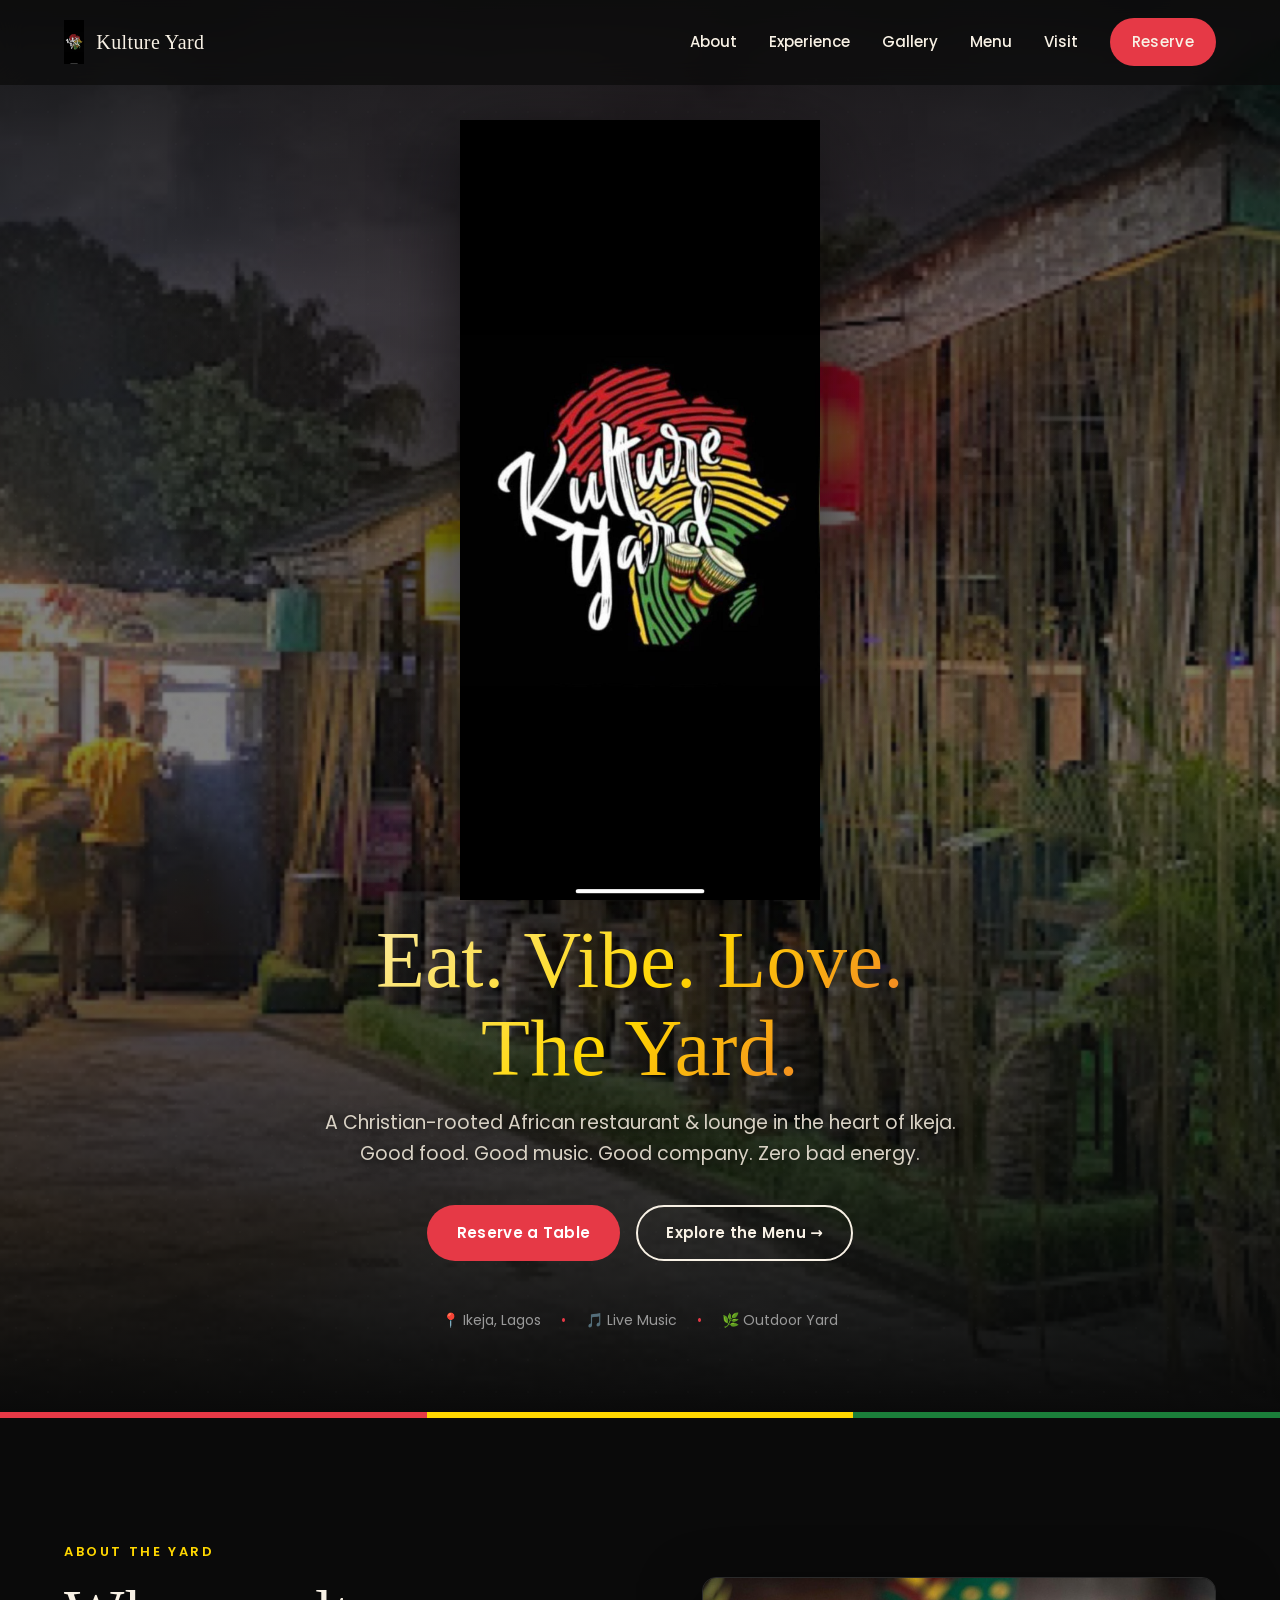
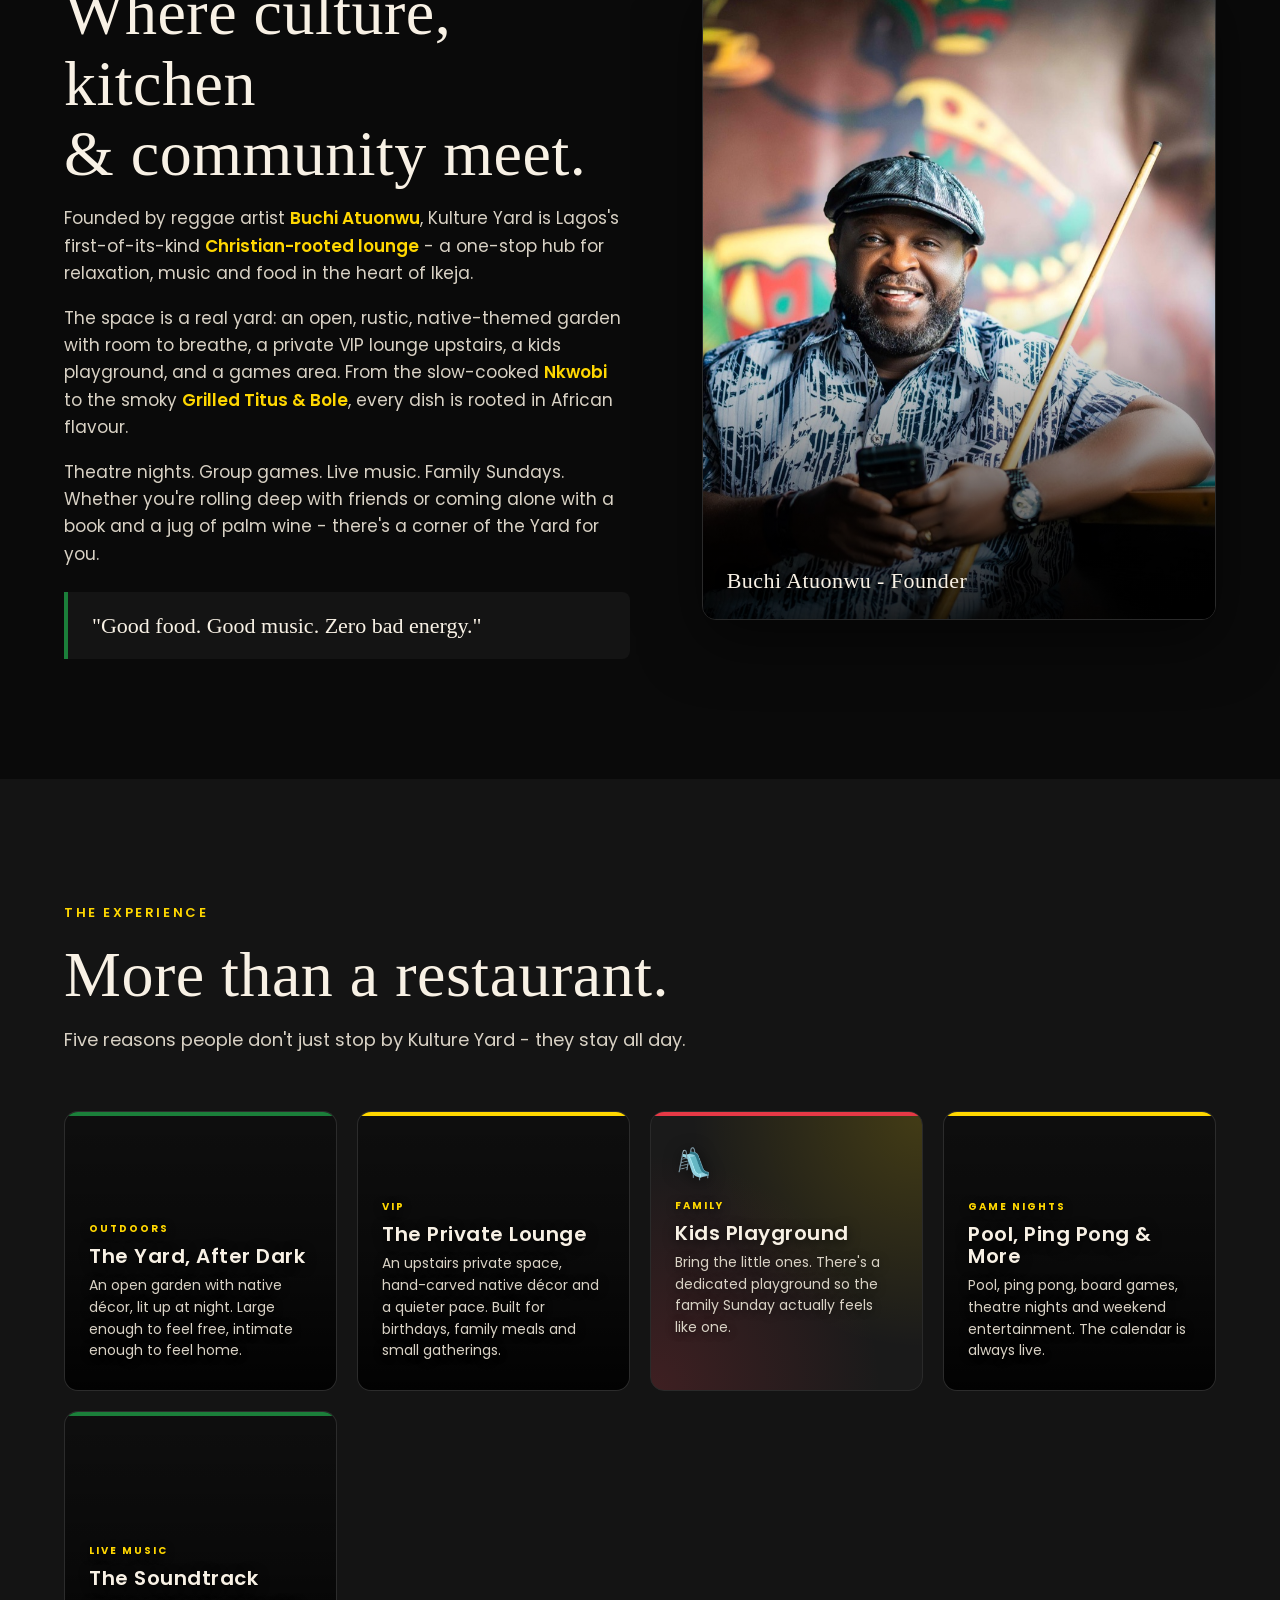
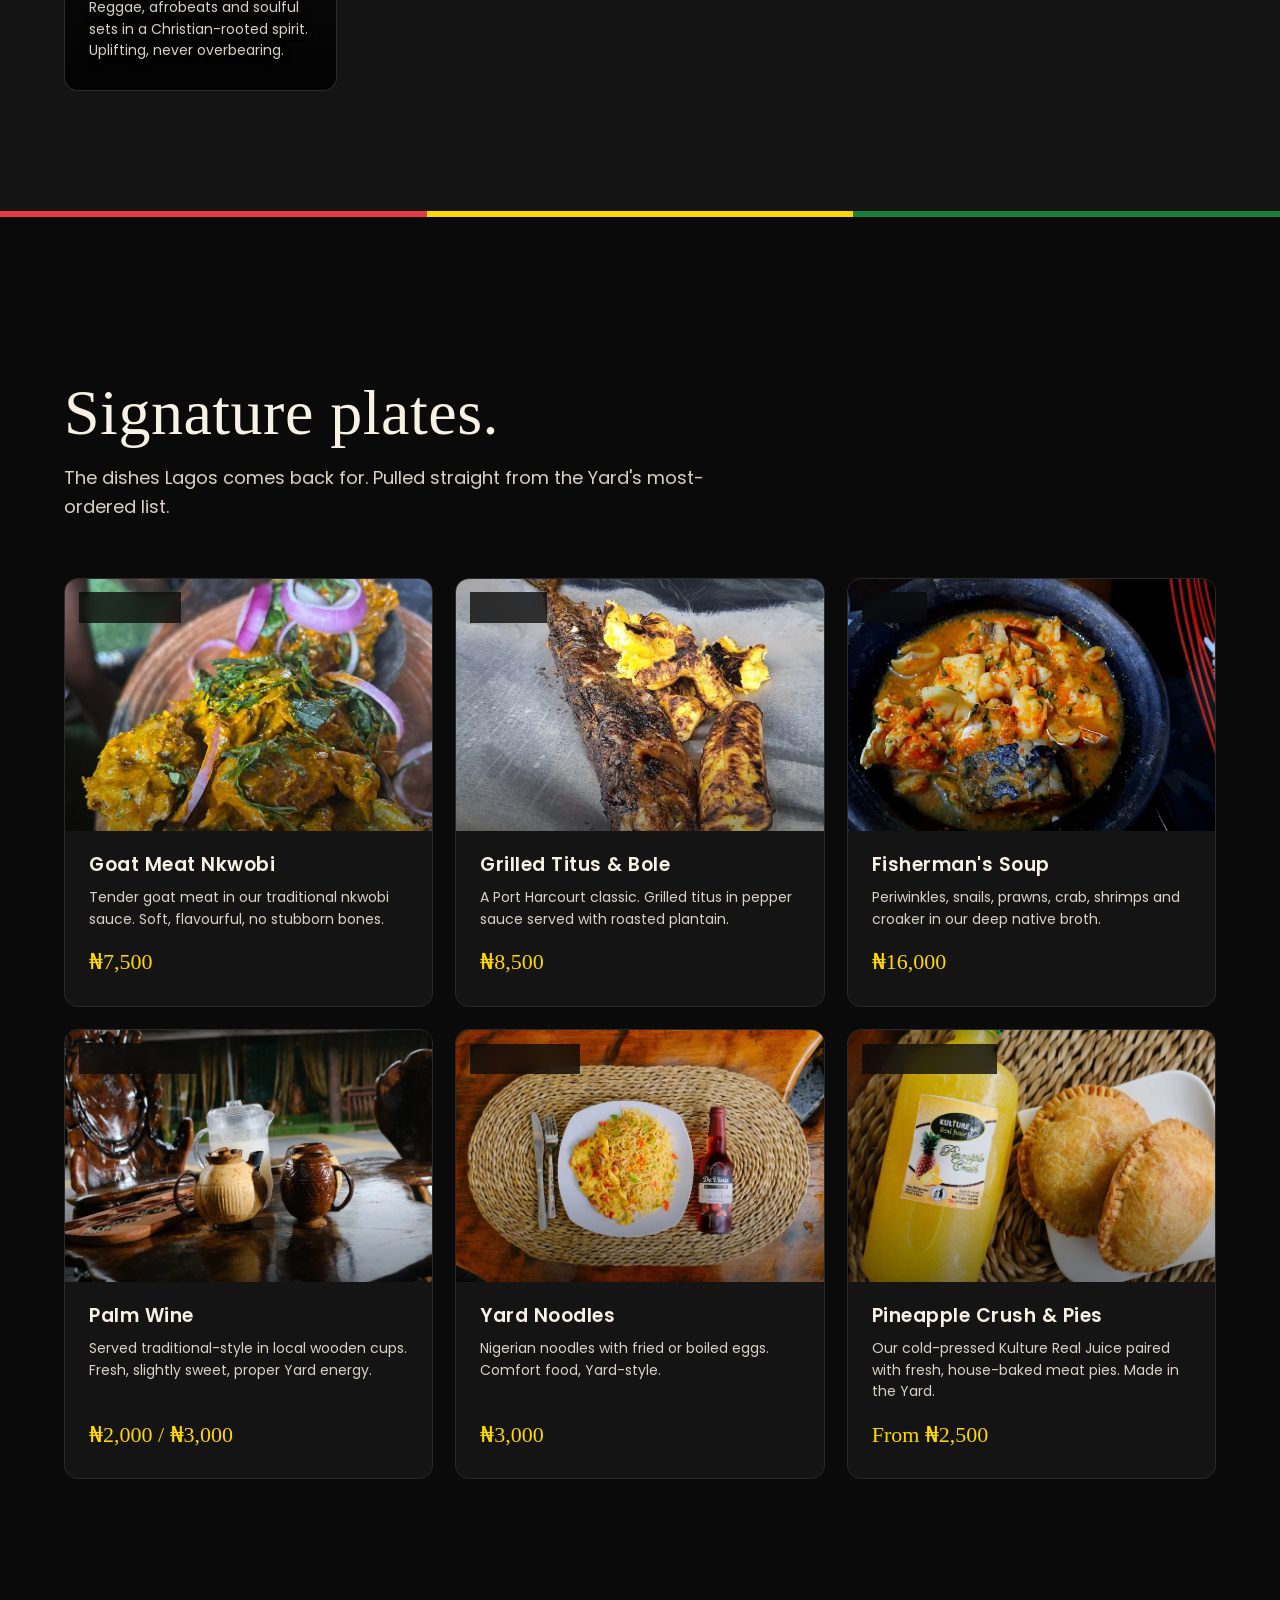
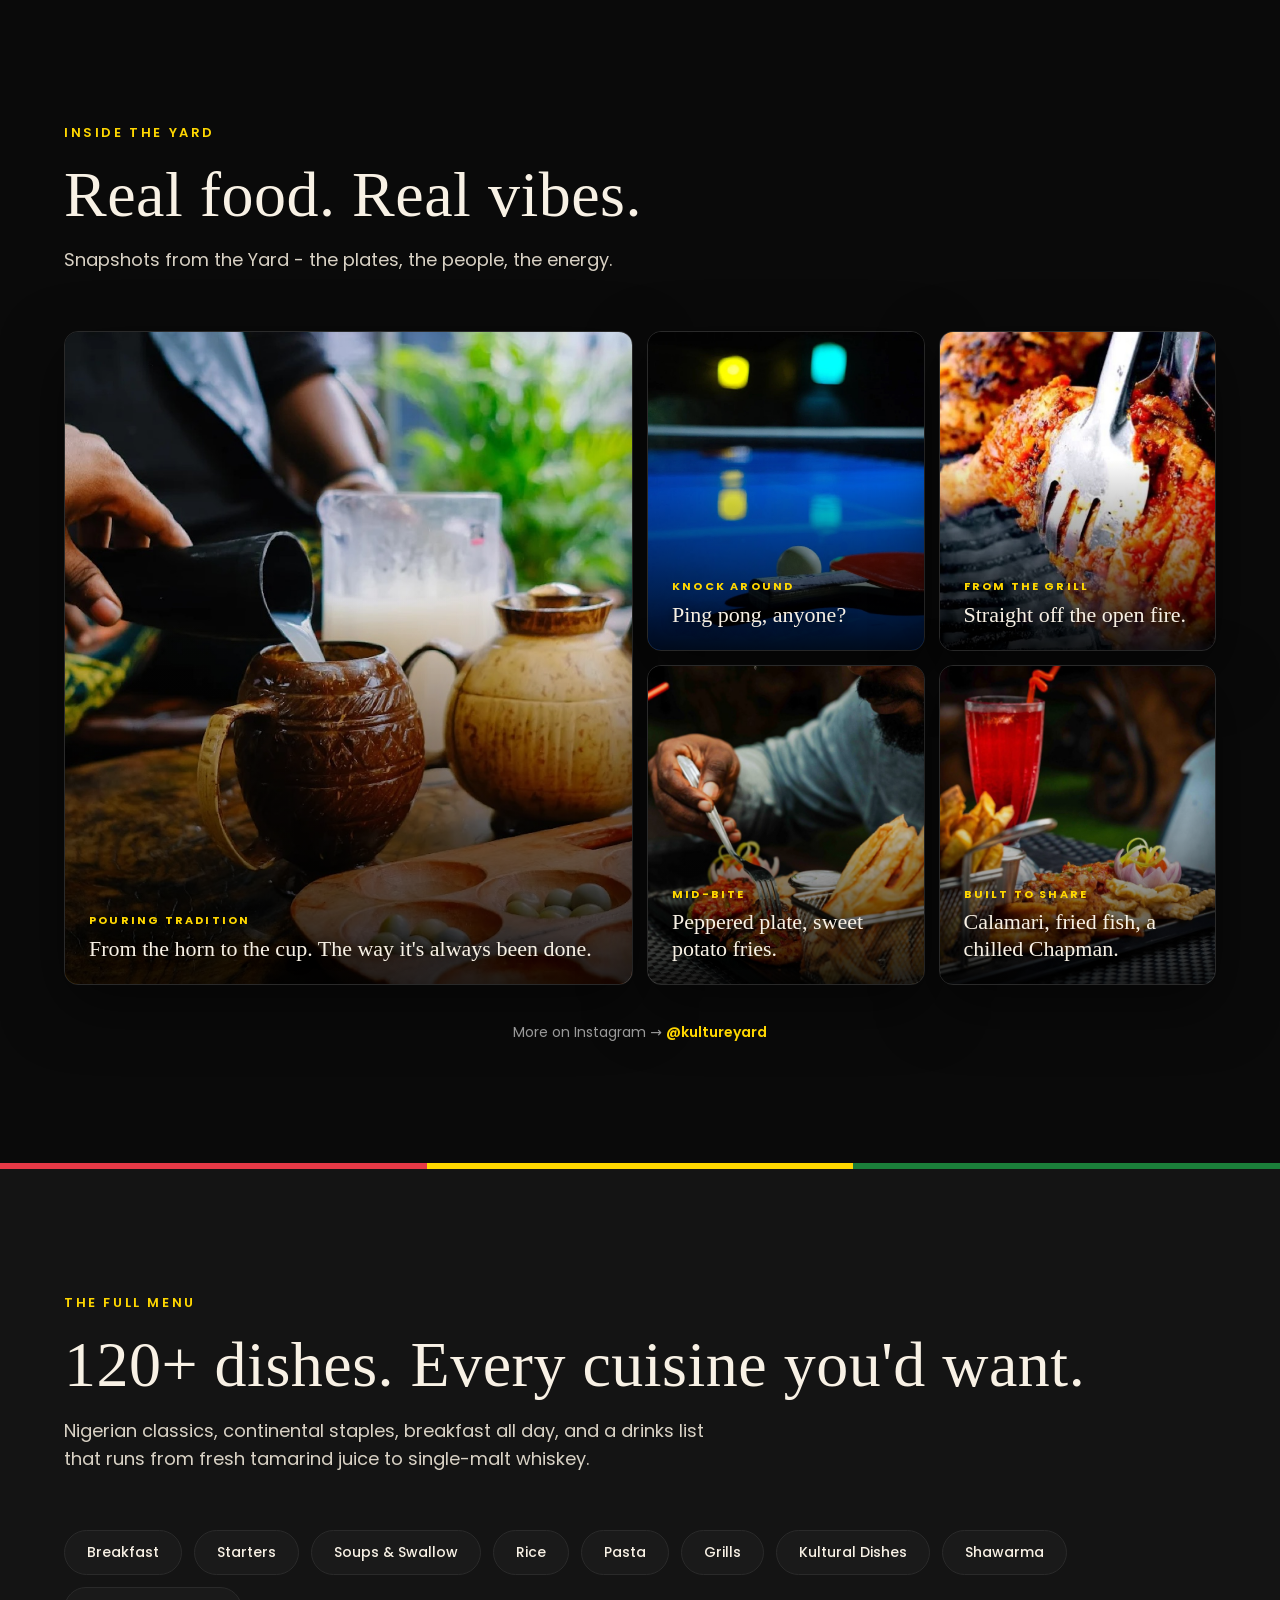
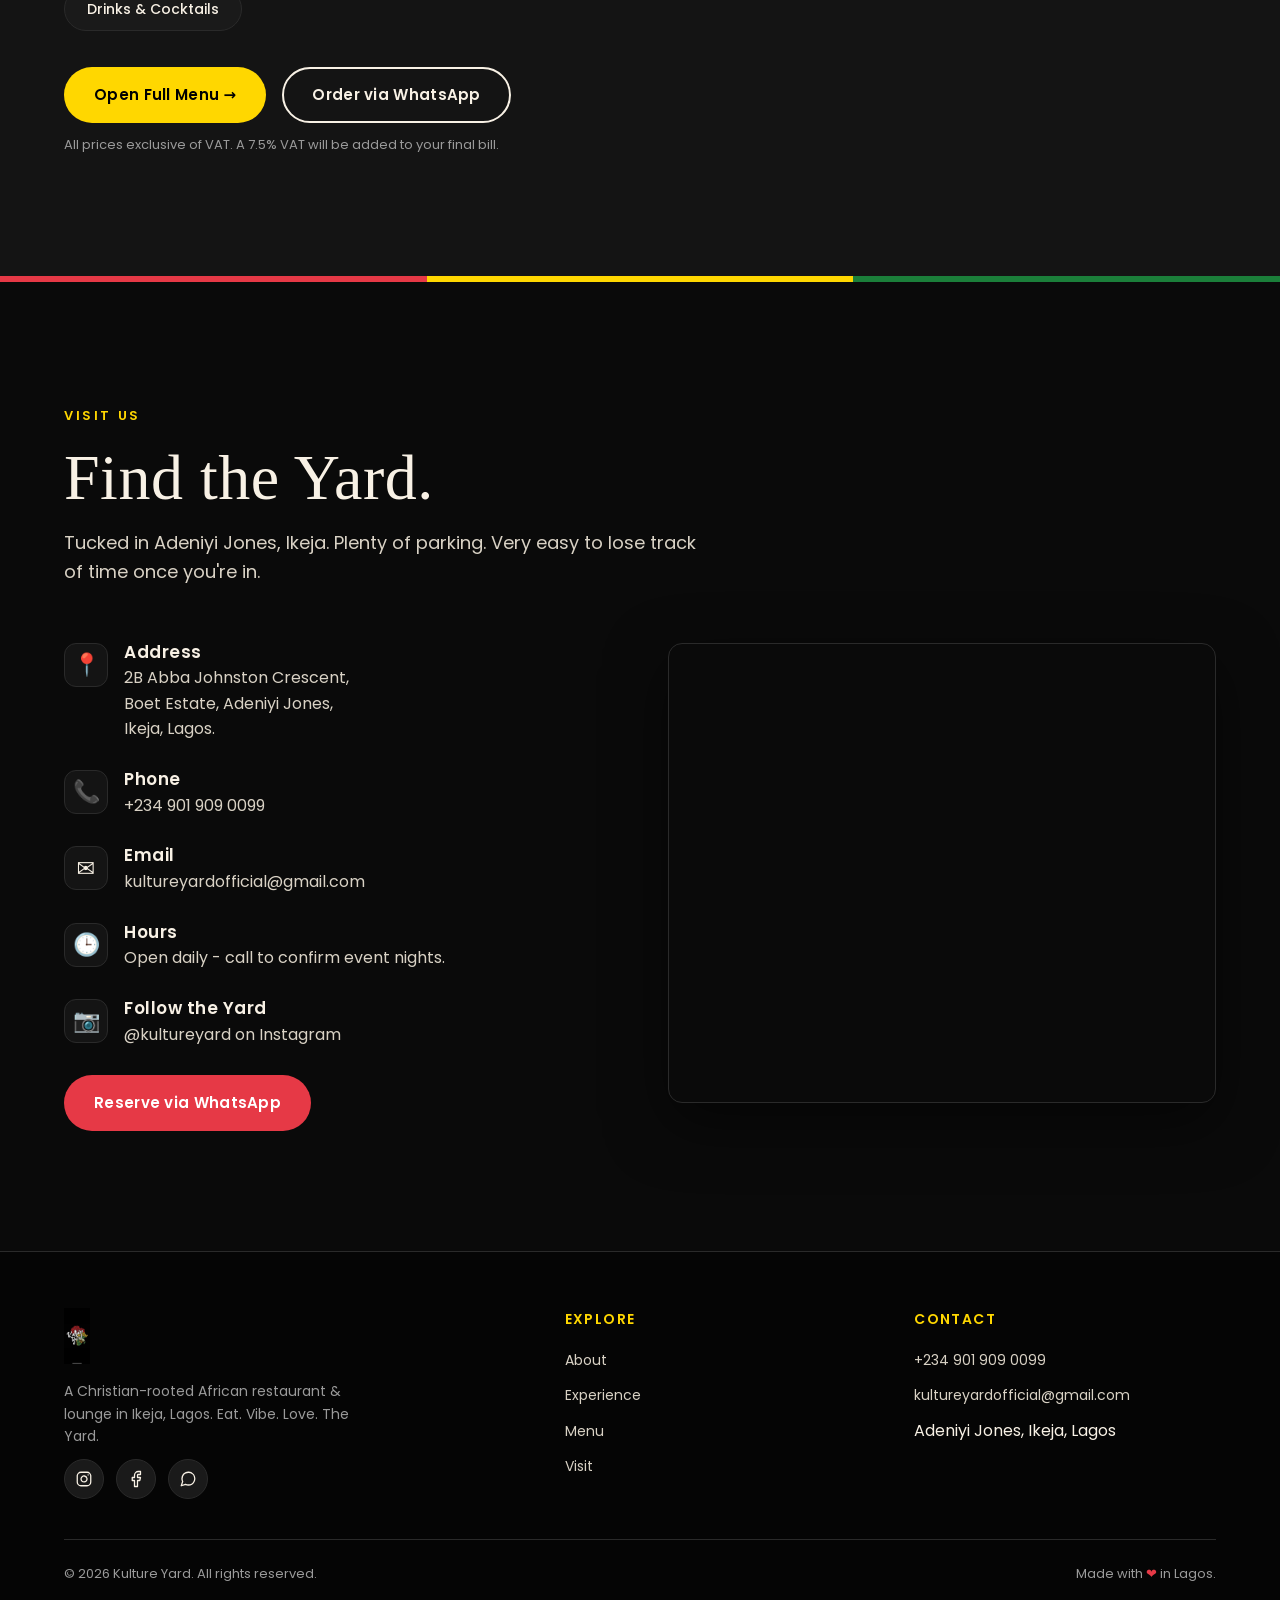
==== commit 34992c45: "Add Pineapple Crush & Pies signature dish card Adds the Kulture-branded cold-pressed juice + house-m" ====
--- a/index.html
+++ b/index.html
@@ -260,6 +260,18 @@
             <span class="dish-price">₦3,000</span>
           </div>
         </article>
+
+        <article class="dish-card reveal">
+          <div class="dish-photo">
+            <span class="dish-tag">Kulture Made</span>
+            <img src="images/dish-juice-pies.jpg" alt="Kulture Yard cold-pressed Pineapple Crush juice with house-made meat pies" loading="lazy" />
+          </div>
+          <div class="dish-body">
+            <h3 class="dish-name">Pineapple Crush & Pies</h3>
+            <p class="dish-desc">Our cold-pressed Kulture Real Juice paired with fresh, house-baked meat pies. Made in the Yard.</p>
+            <span class="dish-price">From ₦2,500</span>
+          </div>
+        </article>
       </div>
     </div>
   </section>
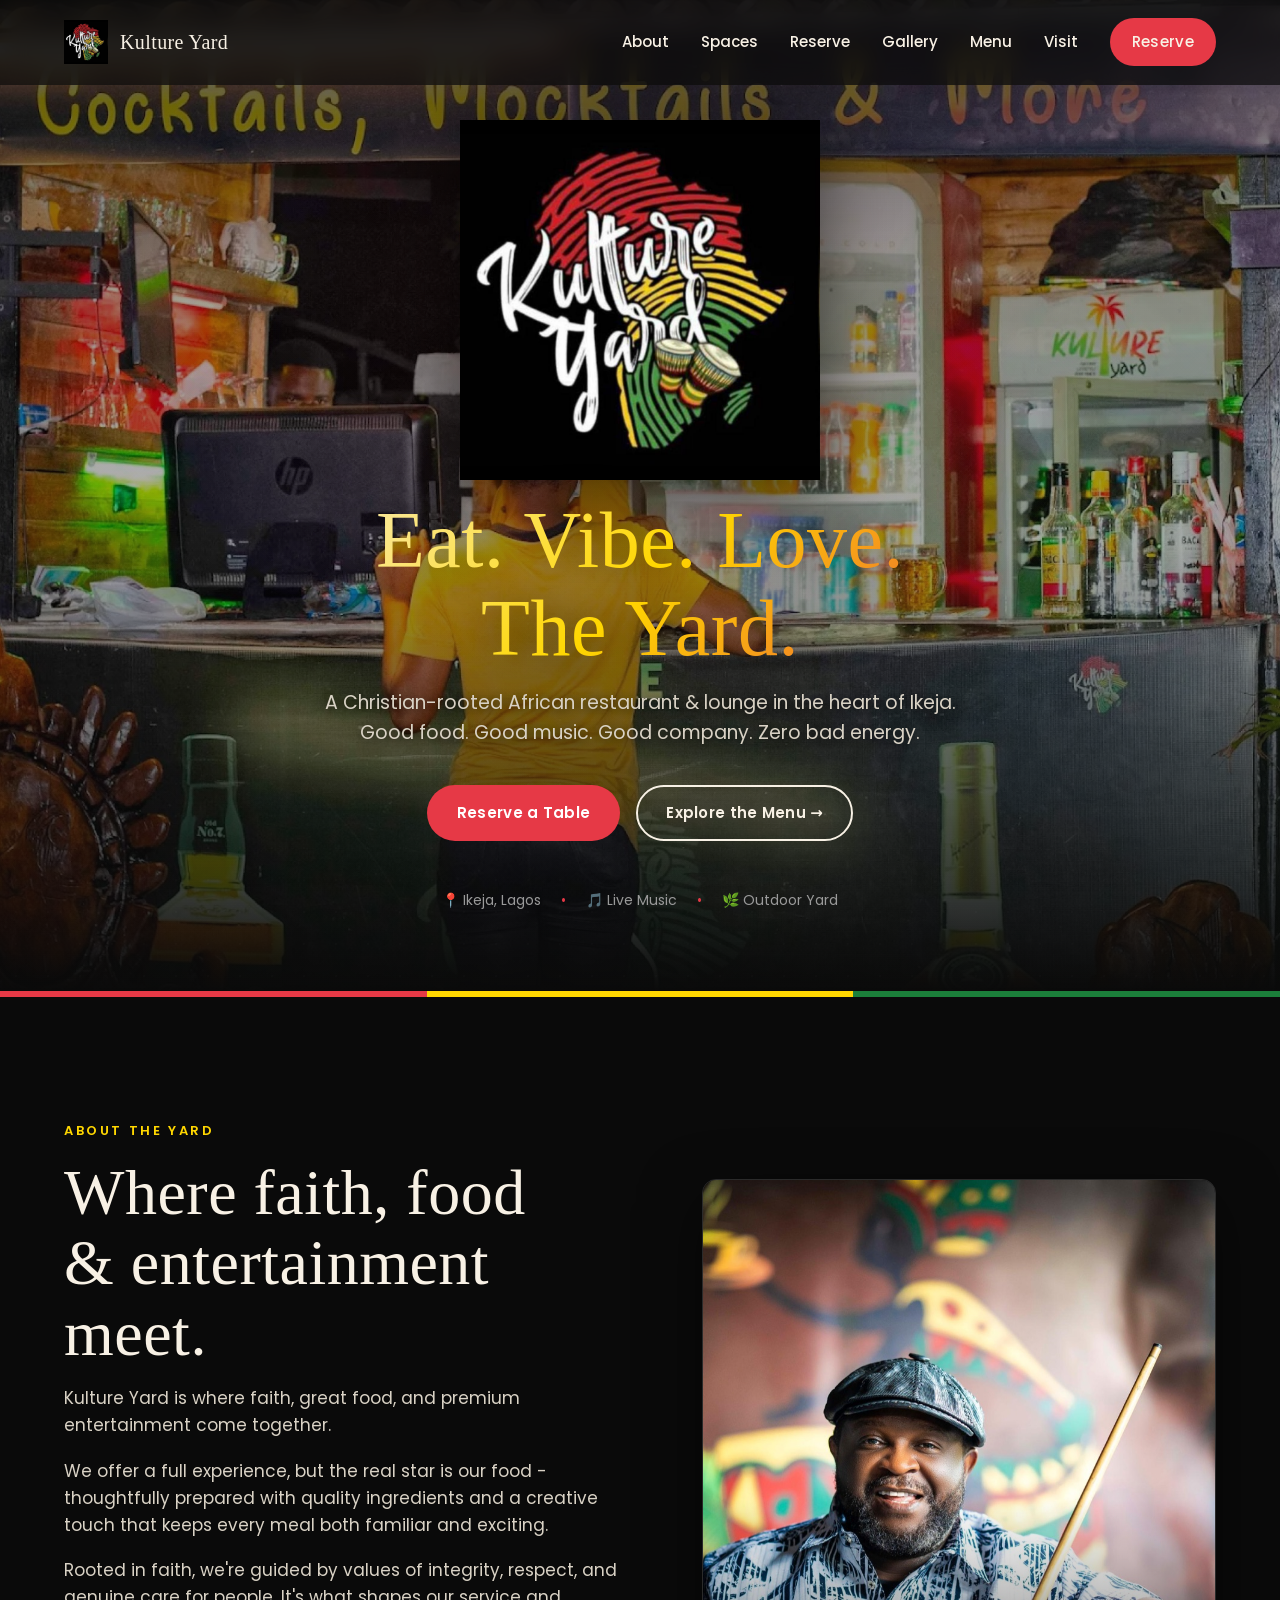
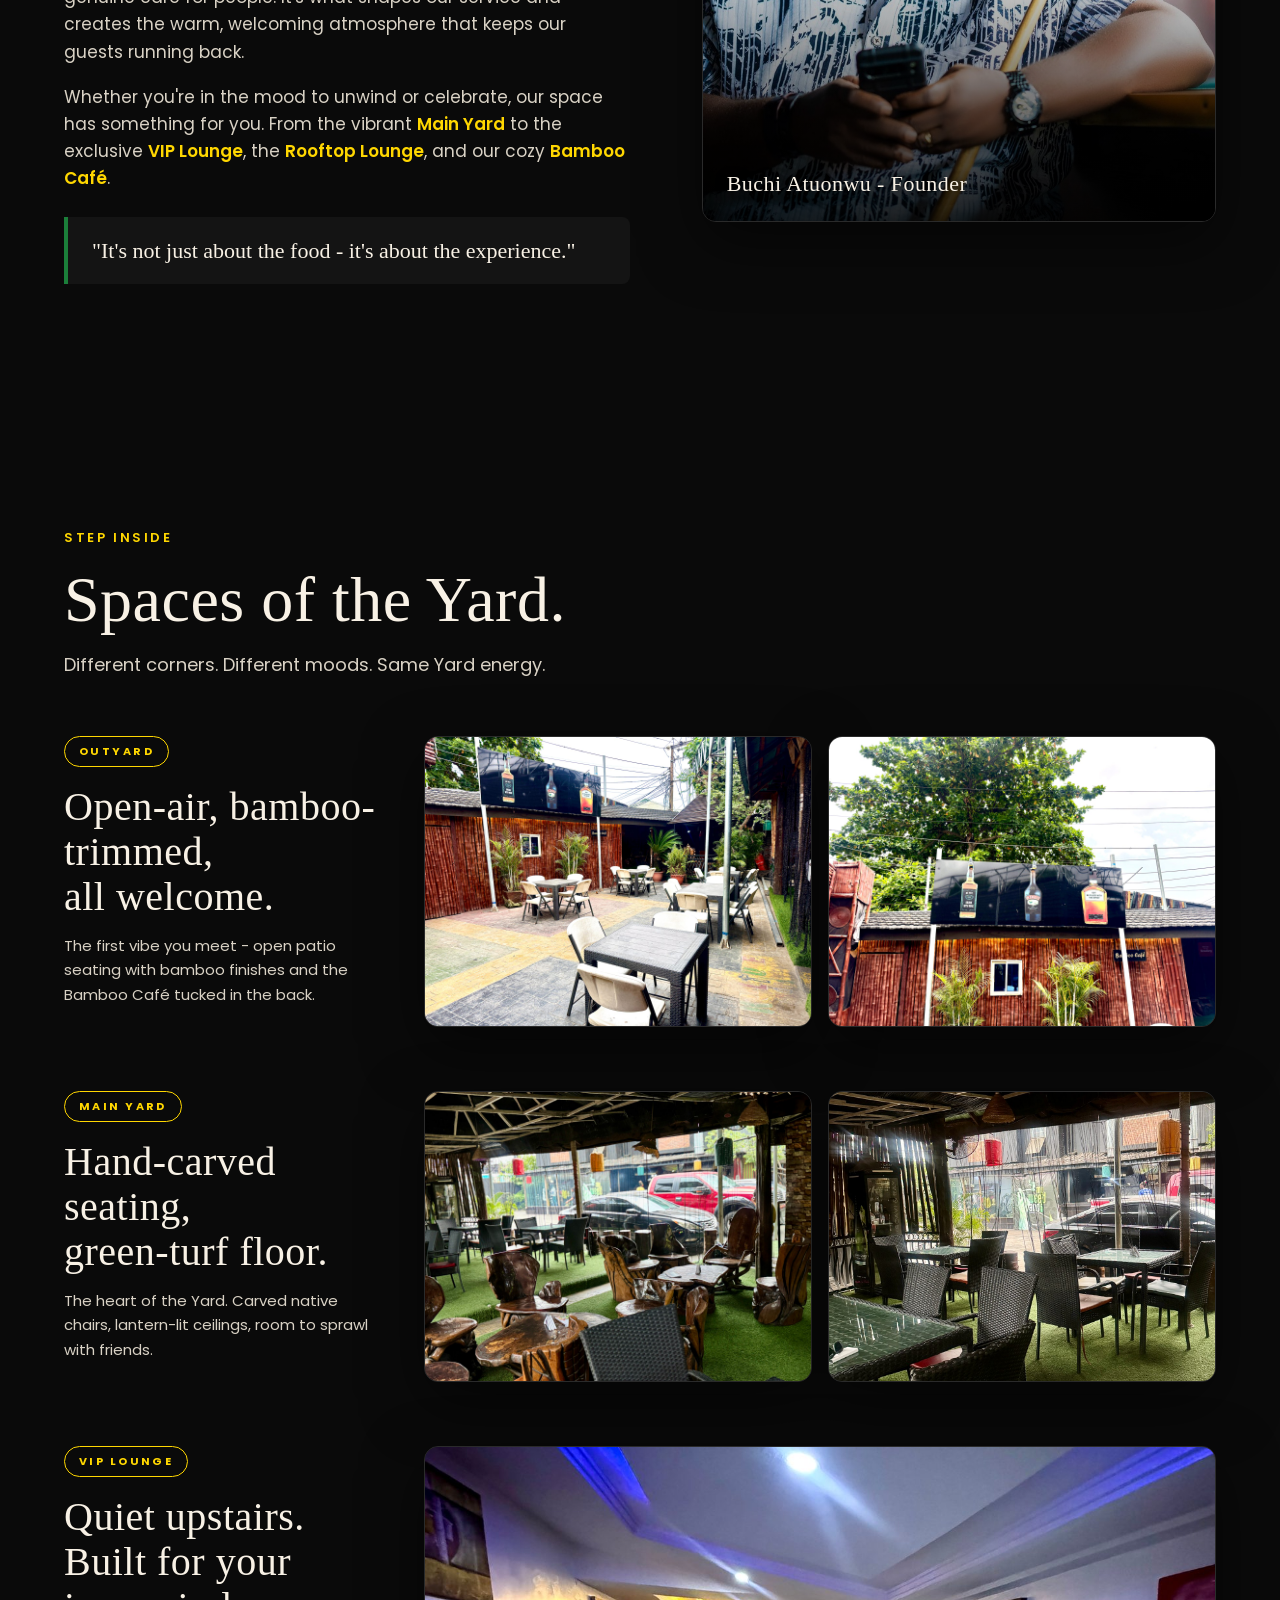
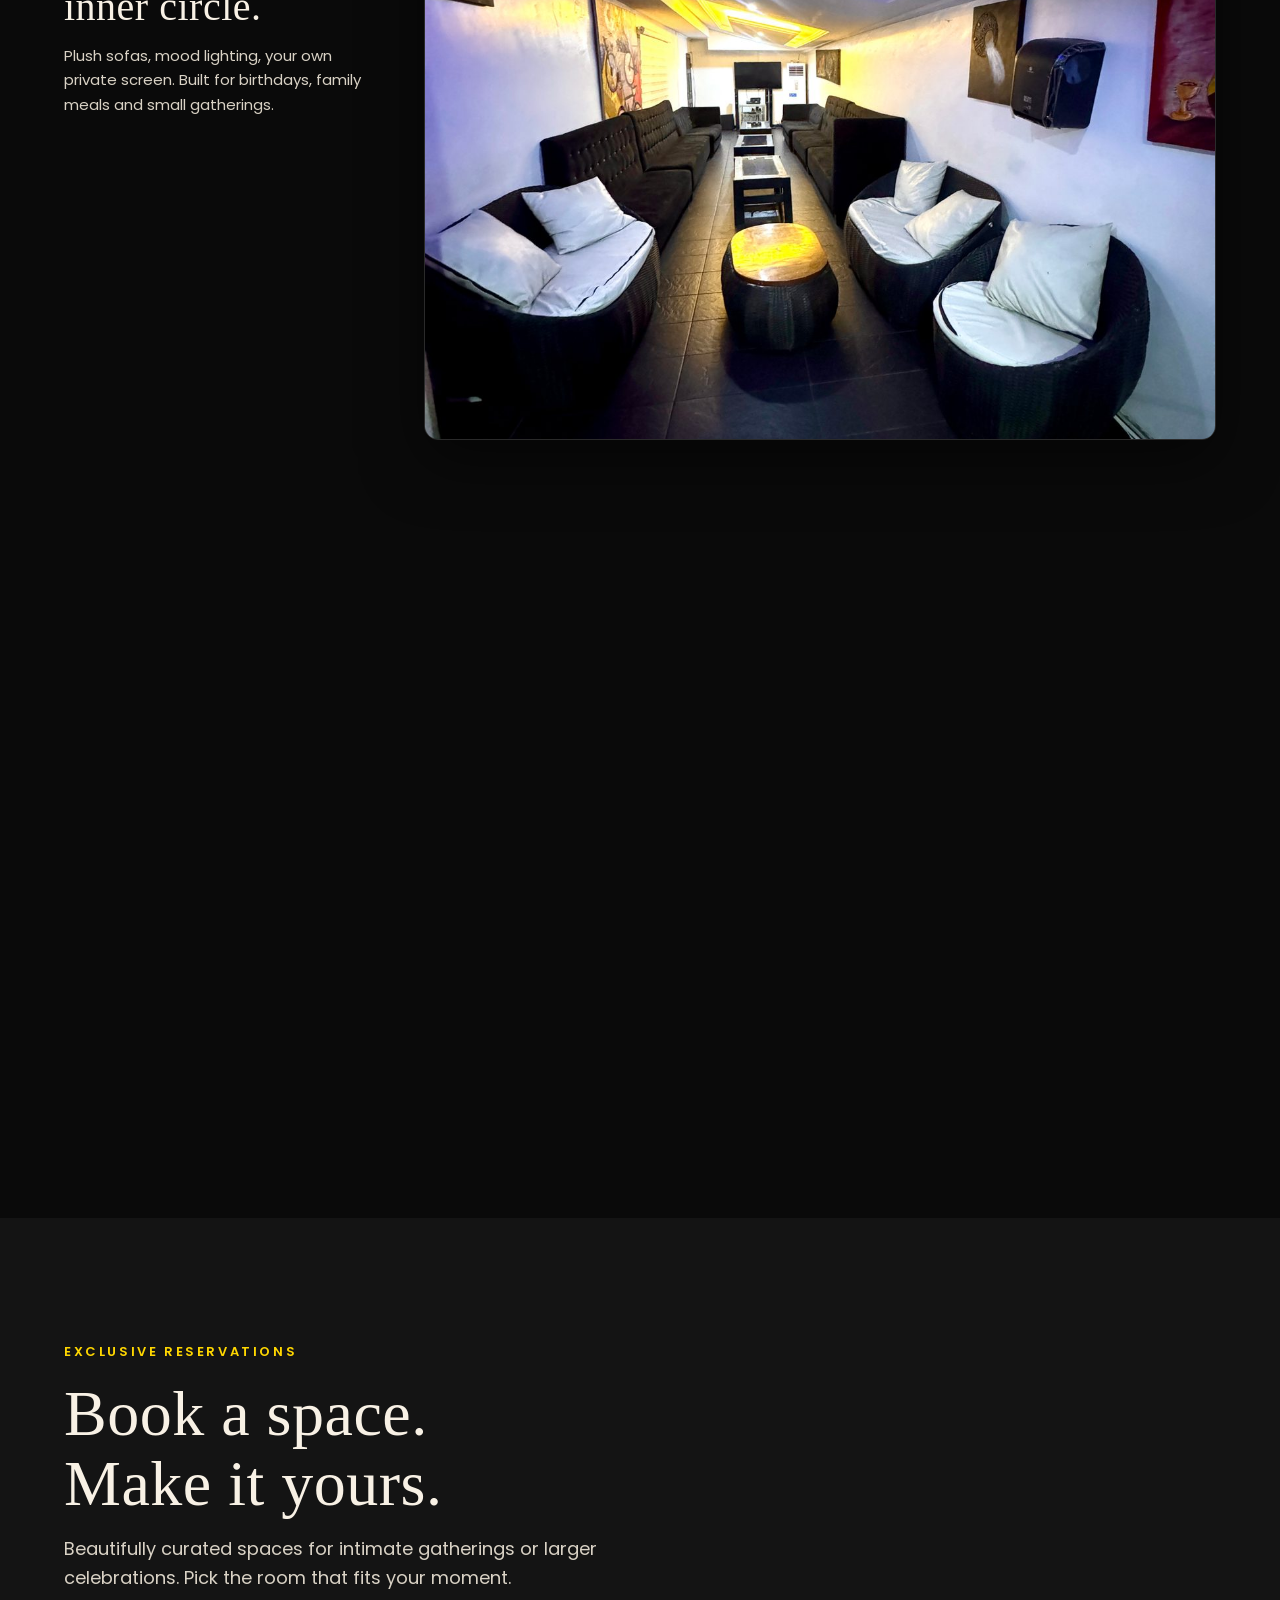
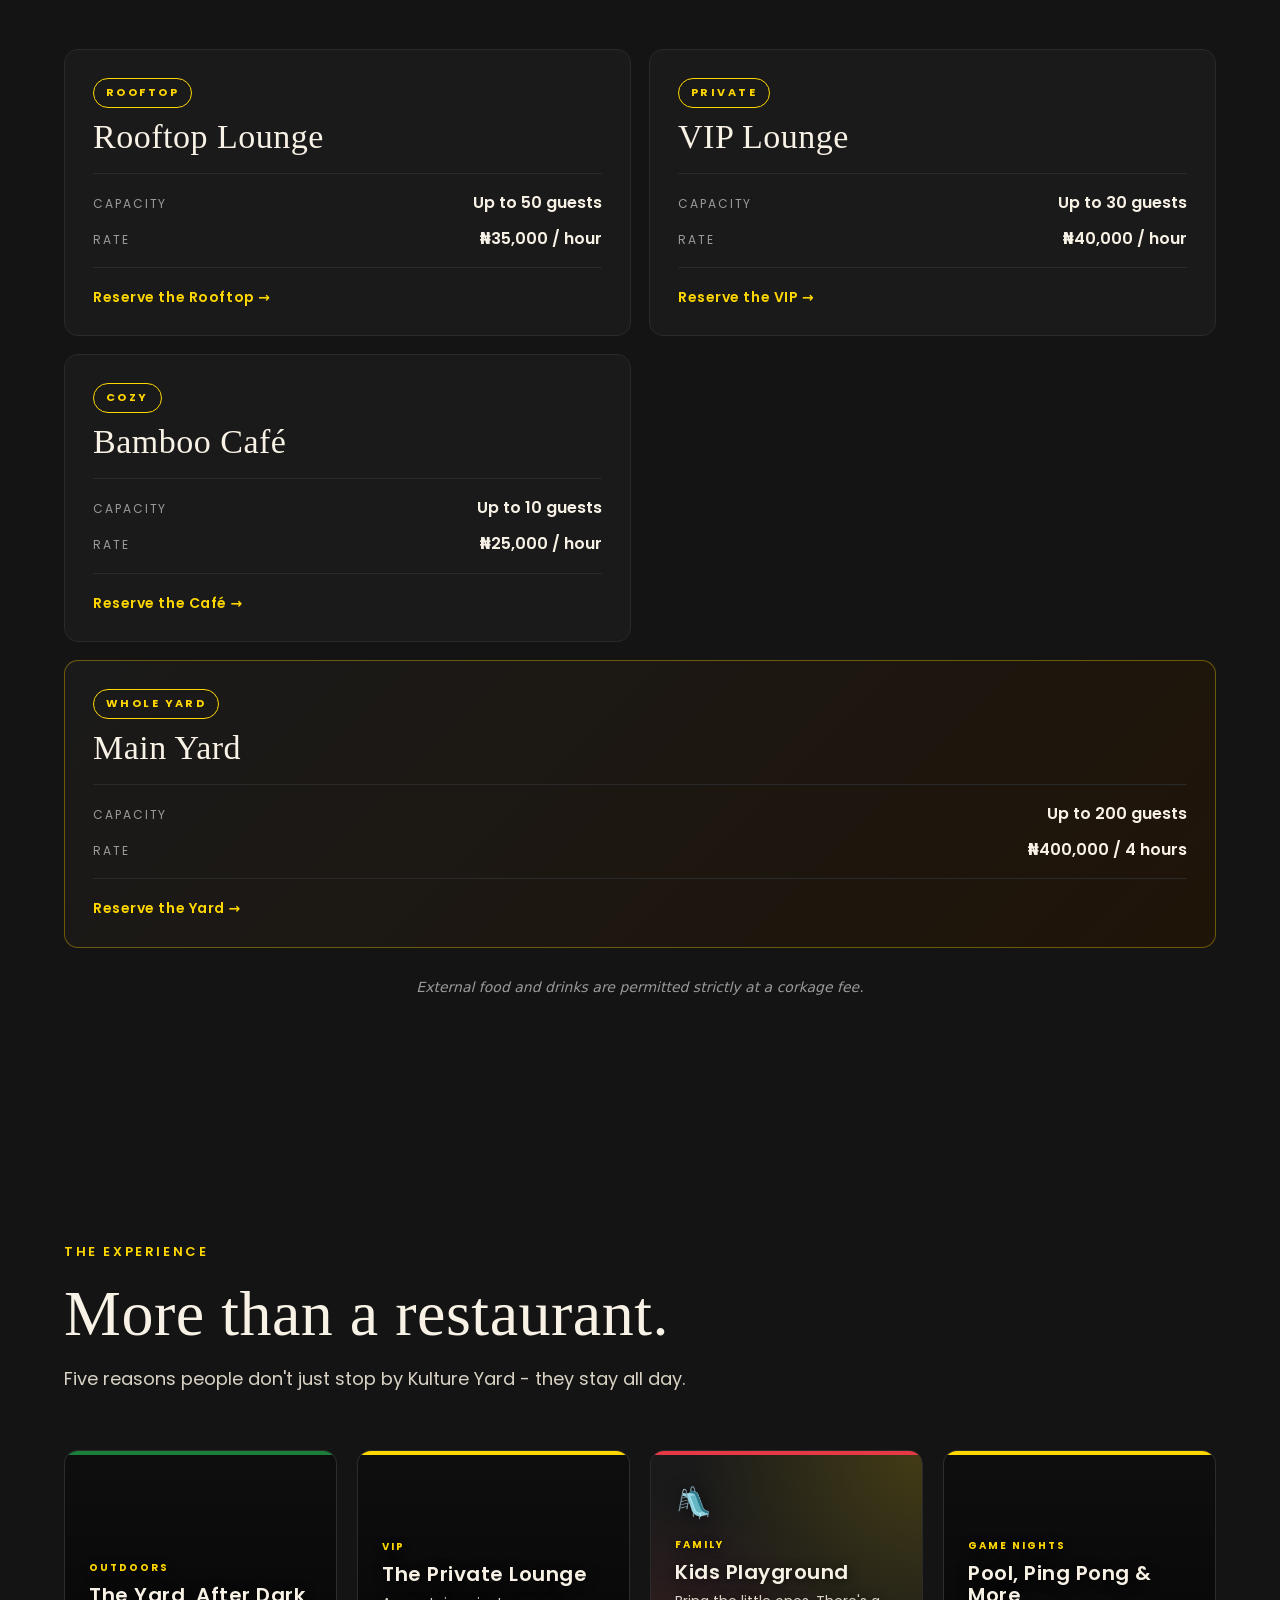
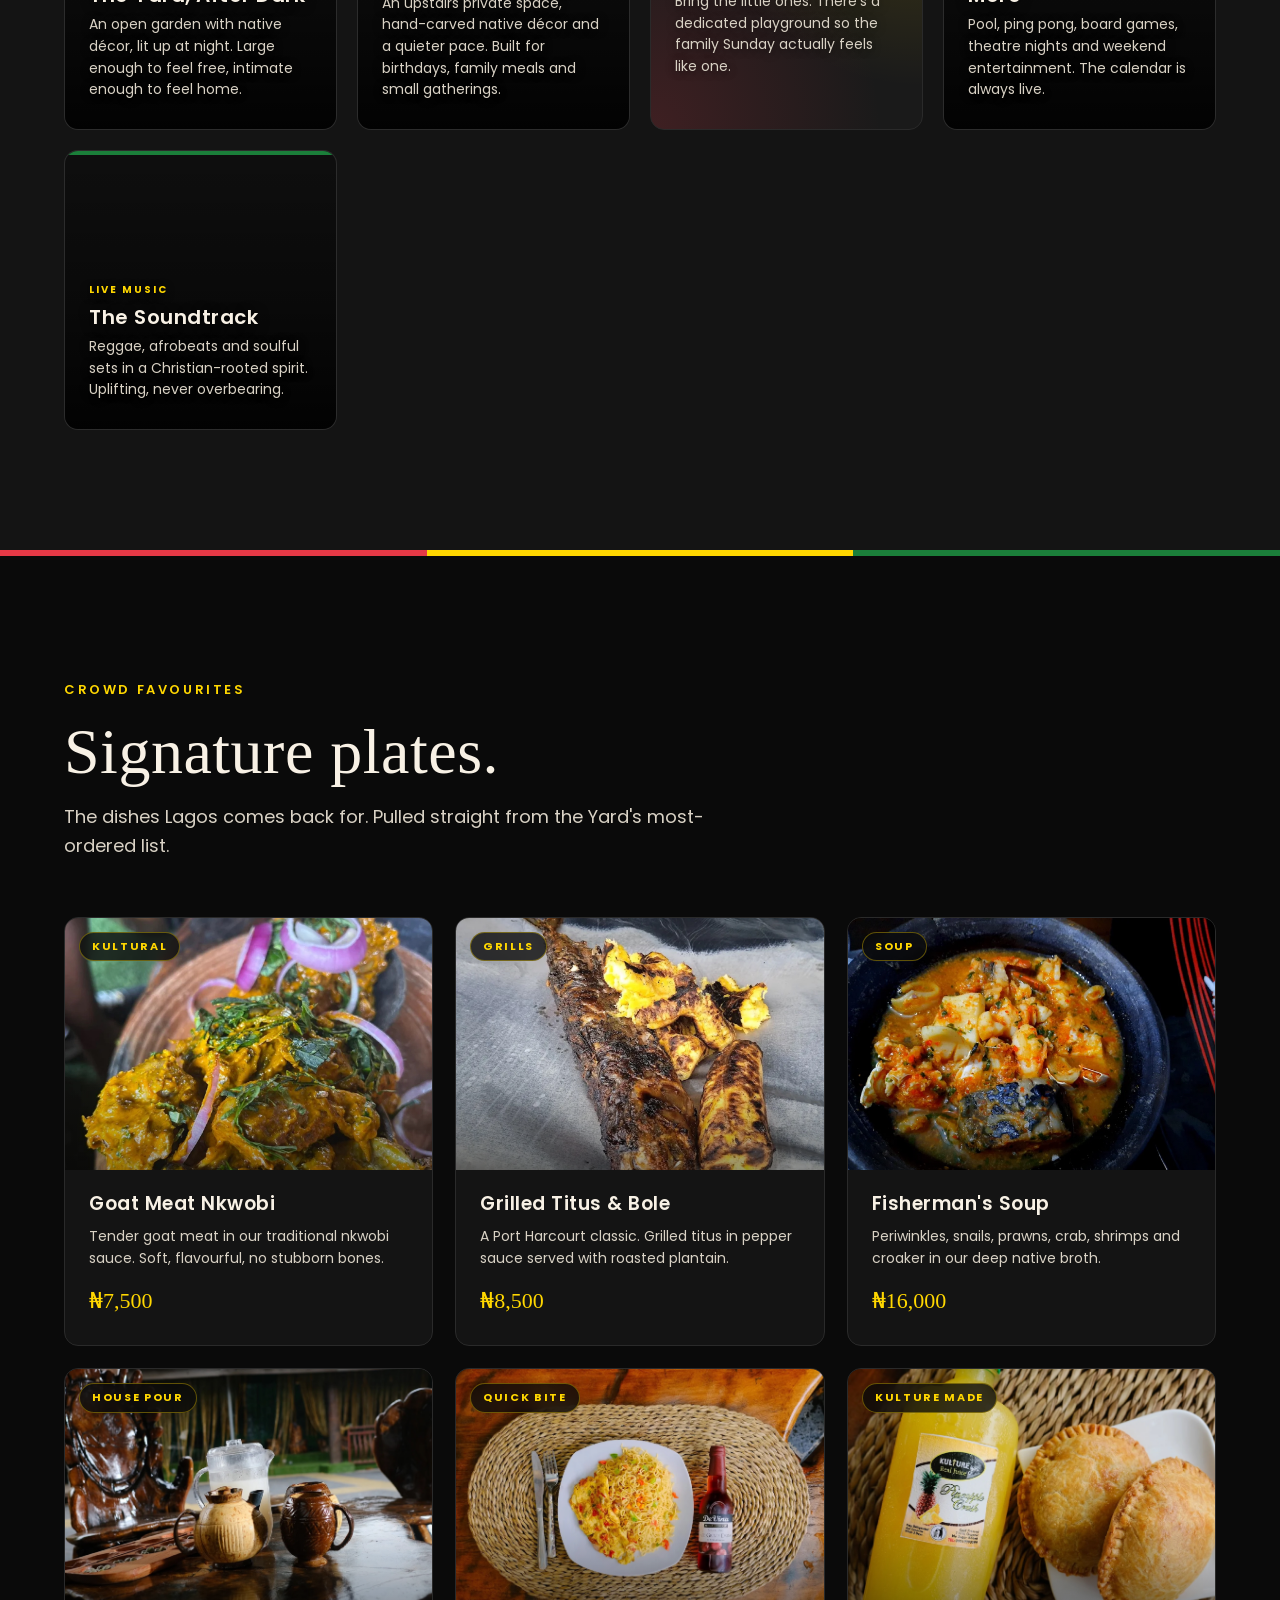
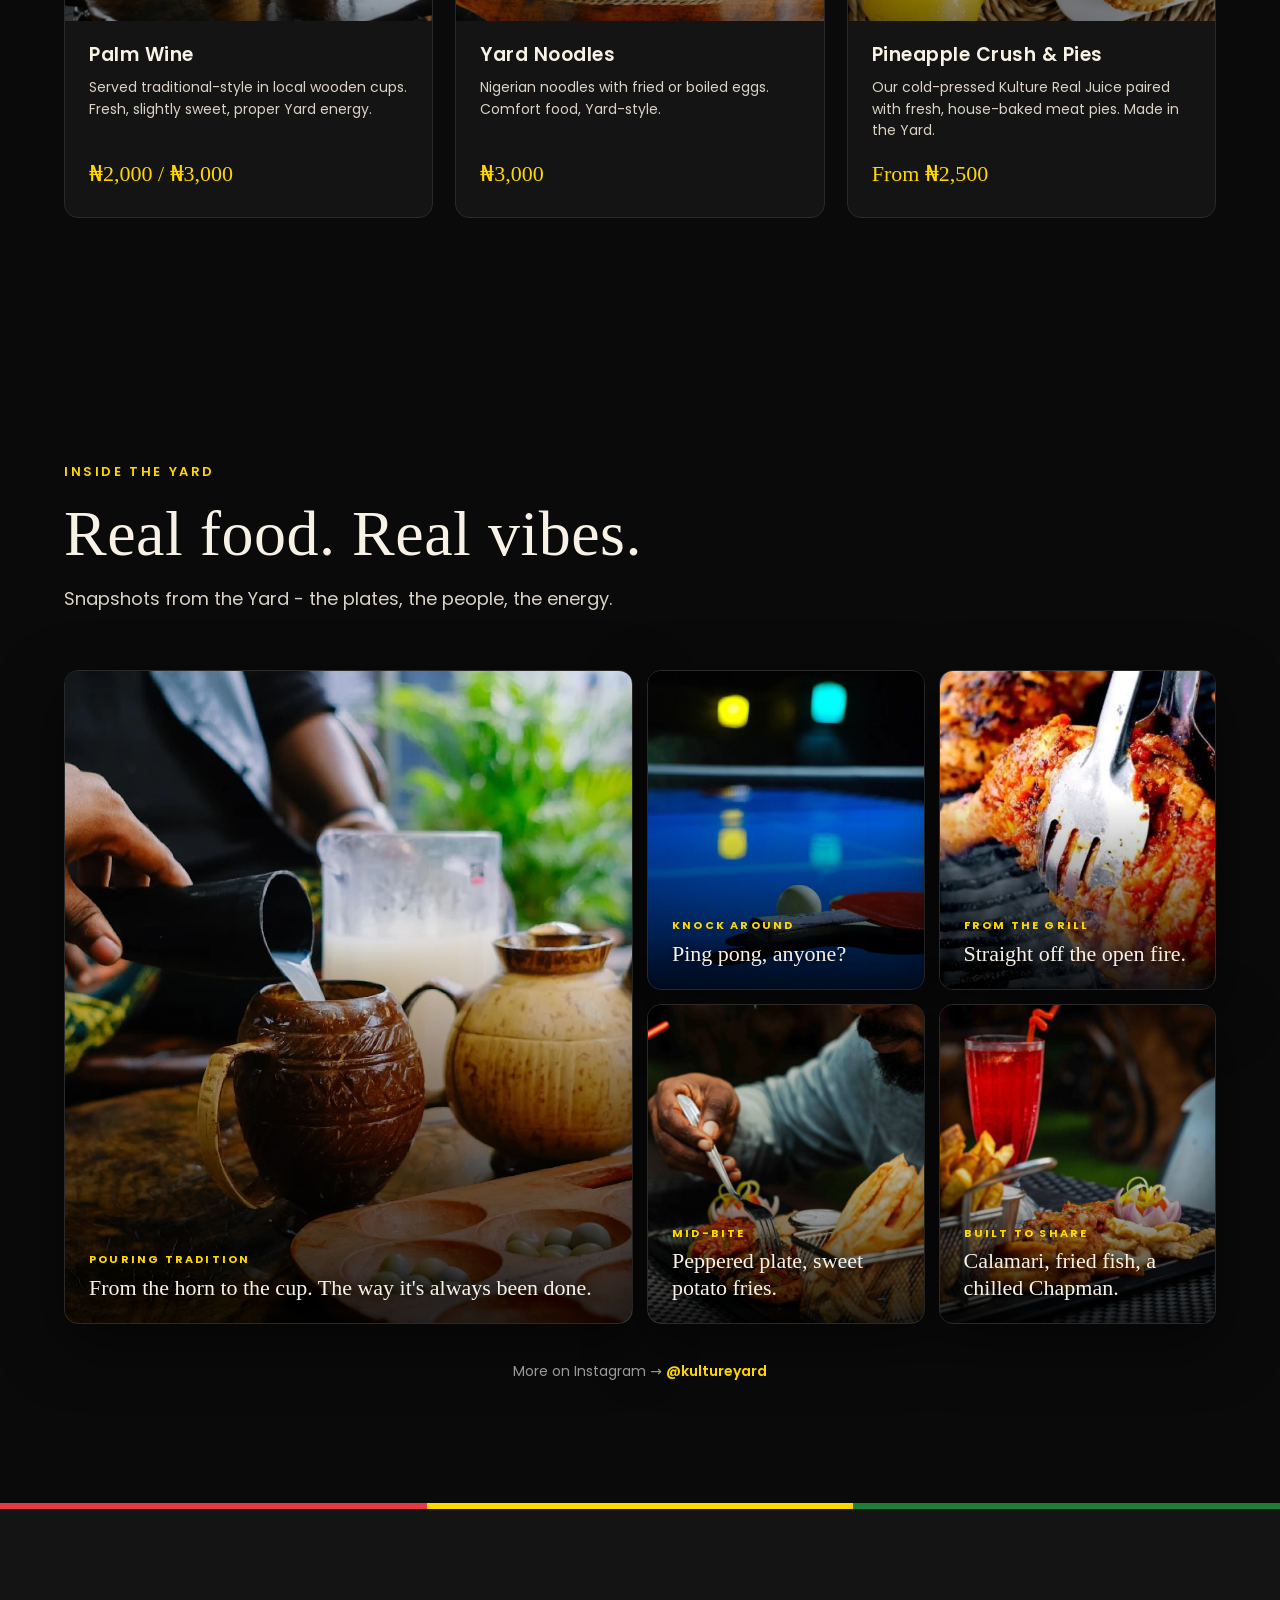
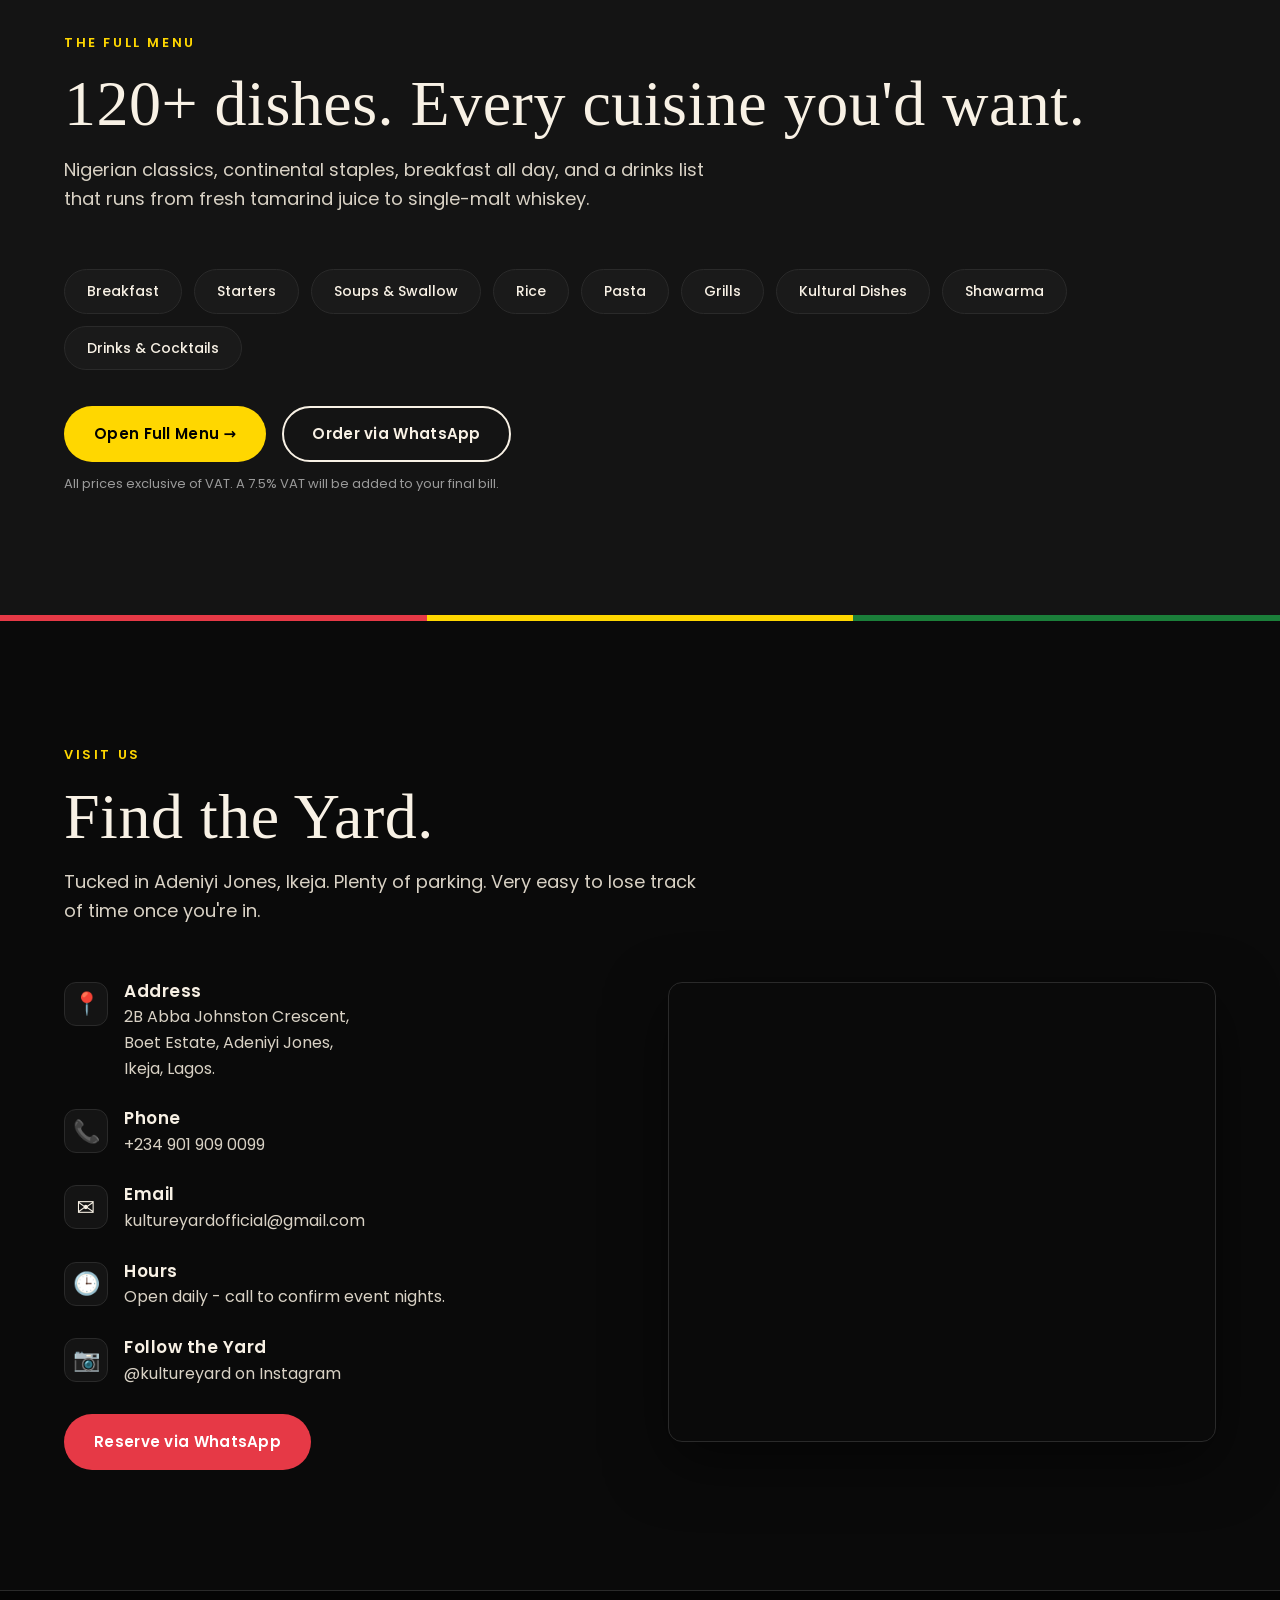
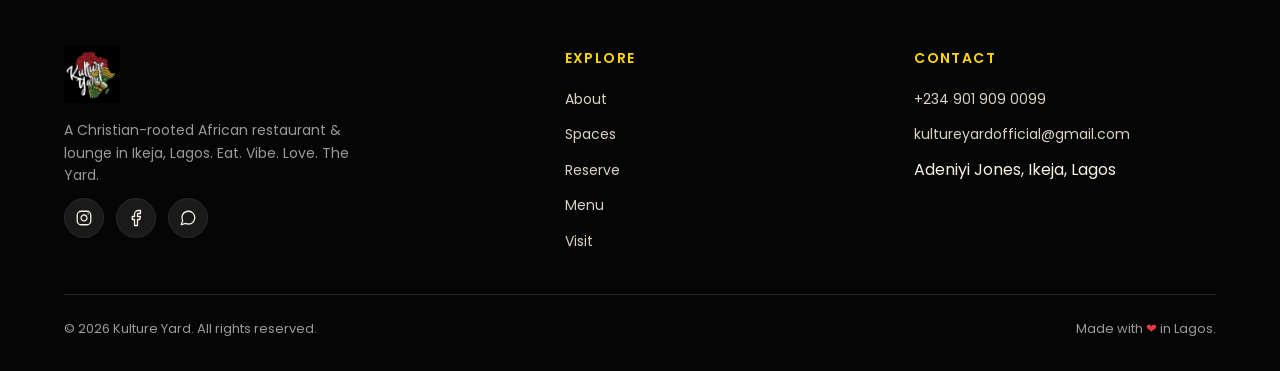
==== commit 41dabd98: "Refresh About + add Spaces and Exclusive Reservations sections About: rewrite around faith, food and" ====
--- a/index.html
+++ b/index.html
@@ -63,7 +63,8 @@
     <nav aria-label="Primary">
       <ul class="nav-links">
         <li><a href="#about">About</a></li>
-        <li><a href="#experience">Experience</a></li>
+        <li><a href="#spaces">Spaces</a></li>
+        <li><a href="#reservations">Reserve</a></li>
         <li><a href="#gallery">Gallery</a></li>
         <li><a href="menu.html">Menu</a></li>
         <li><a href="#visit">Visit</a></li>
@@ -120,24 +121,27 @@
       <div class="about-grid">
         <div class="about-prose reveal">
           <span class="eyebrow">About the Yard</span>
-          <h2 class="section-title">Where culture, kitchen<br/>&amp; community meet.</h2>
+          <h2 class="section-title">Where faith, food<br/>&amp; entertainment meet.</h2>
           <p>
-            Founded by reggae artist <strong>Buchi Atuonwu</strong>, Kulture Yard is Lagos's
-            first-of-its-kind <strong>Christian-rooted lounge</strong> - a one-stop hub for
-            relaxation, music and food in the heart of Ikeja.
+            Kulture Yard is where faith, great food, and premium entertainment come together.
           </p>
           <p>
-            The space is a real yard: an open, rustic, native-themed garden with room to breathe,
-            a private VIP lounge upstairs, a kids playground, and a games area. From the slow-cooked
-            <strong>Nkwobi</strong> to the smoky <strong>Grilled Titus &amp; Bole</strong>, every dish
-            is rooted in African flavour.
+            We offer a full experience, but the real star is our food - thoughtfully prepared
+            with quality ingredients and a creative touch that keeps every meal both familiar
+            and exciting.
           </p>
           <p>
-            Theatre nights. Group games. Live music. Family Sundays. Whether you're rolling deep with
-            friends or coming alone with a book and a jug of palm wine - there's a corner of the Yard for you.
+            Rooted in faith, we're guided by values of integrity, respect, and genuine care for
+            people. It's what shapes our service and creates the warm, welcoming atmosphere
+            that keeps our guests running back.
+          </p>
+          <p>
+            Whether you're in the mood to unwind or celebrate, our space has something for you.
+            From the vibrant <strong>Main Yard</strong> to the exclusive <strong>VIP Lounge</strong>,
+            the <strong>Rooftop Lounge</strong>, and our cozy <strong>Bamboo Caf&eacute;</strong>.
           </p>
           <blockquote class="about-quote">
-            "Good food. Good music. Zero bad energy."
+            "It's not just about the food - it's about the experience."
           </blockquote>
         </div>
 
@@ -146,6 +150,149 @@
           <figcaption class="about-figcaption">Buchi Atuonwu - Founder</figcaption>
         </figure>
       </div>
+    </div>
+  </section>
+
+  <!-- ===== Spaces of the Yard ===== -->
+  <section class="spaces" id="spaces">
+    <div class="container">
+      <span class="eyebrow reveal">Step Inside</span>
+      <h2 class="section-title reveal">Spaces of the Yard.</h2>
+      <p class="section-lede reveal">
+        Different corners. Different moods. Same Yard energy.
+      </p>
+
+      <div class="space-block reveal">
+        <div class="space-head">
+          <span class="space-tag">Outyard</span>
+          <h3>Open-air, bamboo-trimmed,<br/>all welcome.</h3>
+          <p>The first vibe you meet - open patio seating with bamboo finishes and the Bamboo Caf&eacute; tucked in the back.</p>
+        </div>
+        <div class="space-photos two">
+          <figure>
+            <img src="images/yard/outyard-patio.jpg" alt="Outdoor patio seating at Kulture Yard with bamboo finishes" loading="lazy" />
+          </figure>
+          <figure>
+            <img src="images/yard/outyard-bottle-signage.jpg" alt="Bamboo Cafe signage at Kulture Yard" loading="lazy" />
+          </figure>
+        </div>
+      </div>
+
+      <div class="space-block reveal">
+        <div class="space-head">
+          <span class="space-tag">Main Yard</span>
+          <h3>Hand-carved seating,<br/>green-turf floor.</h3>
+          <p>The heart of the Yard. Carved native chairs, lantern-lit ceilings, room to sprawl with friends.</p>
+        </div>
+        <div class="space-photos two">
+          <figure>
+            <img src="images/yard/main-wood-chairs.jpg" alt="Hand-carved wooden chairs in the Main Yard at Kulture Yard" loading="lazy" />
+          </figure>
+          <figure>
+            <img src="images/yard/main-rattan-seating.jpg" alt="Rattan seating on green turf in the Main Yard" loading="lazy" />
+          </figure>
+        </div>
+      </div>
+
+      <div class="space-block reveal">
+        <div class="space-head">
+          <span class="space-tag">VIP Lounge</span>
+          <h3>Quiet upstairs.<br/>Built for your inner circle.</h3>
+          <p>Plush sofas, mood lighting, your own private screen. Built for birthdays, family meals and small gatherings.</p>
+        </div>
+        <div class="space-photos one">
+          <figure>
+            <img src="images/yard/vip-lounge-interior.jpg" alt="VIP lounge interior with plush sofas and ambient lighting" loading="lazy" />
+          </figure>
+        </div>
+      </div>
+
+      <div class="space-block reveal">
+        <div class="space-head">
+          <span class="space-tag">Rooftop Lounge</span>
+          <h3>Thatched-roof rooftop.<br/>Open sides, big sky.</h3>
+          <p>Up top under a thatched canopy. Cross-breeze, lantern light and room for a proper crowd.</p>
+        </div>
+        <div class="space-photos one">
+          <figure>
+            <img src="images/yard/rooftop-lounge.jpg" alt="Rooftop lounge at Kulture Yard with thatched roof and seating" loading="lazy" />
+          </figure>
+        </div>
+      </div>
+    </div>
+  </section>
+
+  <!-- ===== Exclusive Reservations ===== -->
+  <section class="reservations" id="reservations">
+    <div class="container">
+      <span class="eyebrow reveal">Exclusive Reservations</span>
+      <h2 class="section-title reveal">Book a space.<br/>Make it yours.</h2>
+      <p class="section-lede reveal">
+        Beautifully curated spaces for intimate gatherings or larger celebrations.
+        Pick the room that fits your moment.
+      </p>
+
+      <div class="resv-grid">
+        <article class="resv-card reveal">
+          <header class="resv-head">
+            <span class="resv-tag">Rooftop</span>
+            <h3>Rooftop Lounge</h3>
+          </header>
+          <ul class="resv-meta">
+            <li><span>Capacity</span><strong>Up to 50 guests</strong></li>
+            <li><span>Rate</span><strong>&#8358;35,000 / hour</strong></li>
+          </ul>
+          <a class="resv-cta"
+             href="https://wa.me/2349019090099?text=Hi%20Kulture%20Yard%2C%20I%27d%20like%20to%20reserve%20the%20Rooftop%20Lounge."
+             target="_blank" rel="noopener">Reserve the Rooftop &rarr;</a>
+        </article>
+
+        <article class="resv-card reveal">
+          <header class="resv-head">
+            <span class="resv-tag">Private</span>
+            <h3>VIP Lounge</h3>
+          </header>
+          <ul class="resv-meta">
+            <li><span>Capacity</span><strong>Up to 30 guests</strong></li>
+            <li><span>Rate</span><strong>&#8358;40,000 / hour</strong></li>
+          </ul>
+          <a class="resv-cta"
+             href="https://wa.me/2349019090099?text=Hi%20Kulture%20Yard%2C%20I%27d%20like%20to%20reserve%20the%20VIP%20Lounge."
+             target="_blank" rel="noopener">Reserve the VIP &rarr;</a>
+        </article>
+
+        <article class="resv-card reveal">
+          <header class="resv-head">
+            <span class="resv-tag">Cozy</span>
+            <h3>Bamboo Caf&eacute;</h3>
+          </header>
+          <ul class="resv-meta">
+            <li><span>Capacity</span><strong>Up to 10 guests</strong></li>
+            <li><span>Rate</span><strong>&#8358;25,000 / hour</strong></li>
+          </ul>
+          <a class="resv-cta"
+             href="https://wa.me/2349019090099?text=Hi%20Kulture%20Yard%2C%20I%27d%20like%20to%20reserve%20the%20Bamboo%20Cafe."
+             target="_blank" rel="noopener">Reserve the Caf&eacute; &rarr;</a>
+        </article>
+
+        <article class="resv-card resv-card-feature reveal">
+          <header class="resv-head">
+            <span class="resv-tag">Whole Yard</span>
+            <h3>Main Yard</h3>
+          </header>
+          <ul class="resv-meta">
+            <li><span>Capacity</span><strong>Up to 200 guests</strong></li>
+            <li><span>Rate</span><strong>&#8358;400,000 / 4 hours</strong></li>
+          </ul>
+          <a class="resv-cta"
+             href="https://wa.me/2349019090099?text=Hi%20Kulture%20Yard%2C%20I%27d%20like%20to%20reserve%20the%20Main%20Yard."
+             target="_blank" rel="noopener">Reserve the Yard &rarr;</a>
+        </article>
+      </div>
+
+      <p class="resv-note reveal">
+        External food and drinks are permitted strictly at a corkage fee.
+      </p>
     </div>
   </section>
 
@@ -471,7 +618,8 @@
         <h4>Explore</h4>
         <ul>
           <li><a href="#about">About</a></li>
-          <li><a href="#experience">Experience</a></li>
+          <li><a href="#spaces">Spaces</a></li>
+          <li><a href="#reservations">Reserve</a></li>
           <li><a href="menu.html">Menu</a></li>
           <li><a href="#visit">Visit</a></li>
         </ul>
--- a/css/style.css
+++ b/css/style.css
@@ -216,17 +216,17 @@
   position: relative;
   overflow: hidden;
   background:
-    /* dark fade overlay: top dim → middle reveal → bottom fade-to-black */
+    /* soft fade overlay: legible at top + bottom, photo breathes through middle */
     linear-gradient(180deg,
-      rgba(10, 10, 10, 0.88) 0%,
-      rgba(10, 10, 10, 0.55) 22%,
-      rgba(10, 10, 10, 0.50) 55%,
-      rgba(10, 10, 10, 0.85) 88%,
+      rgba(10, 10, 10, 0.72) 0%,
+      rgba(10, 10, 10, 0.38) 28%,
+      rgba(10, 10, 10, 0.32) 55%,
+      rgba(10, 10, 10, 0.78) 90%,
       rgba(10, 10, 10, 1) 100%),
-    /* subtle Pan-African color tints */
-    radial-gradient(ellipse at top, rgba(230, 57, 70, 0.10), transparent 60%),
-    radial-gradient(ellipse at bottom right, rgba(27, 127, 58, 0.10), transparent 60%),
-    /* venue photograph */
+    /* Pan-African color tints to keep the website feel */
+    radial-gradient(ellipse at top, rgba(230, 57, 70, 0.14), transparent 60%),
+    radial-gradient(ellipse at bottom right, rgba(27, 127, 58, 0.14), transparent 60%),
+    /* hero photograph */
     url('../images/hero-bg.jpg') center / cover no-repeat,
     var(--bg);
 }
@@ -416,6 +416,172 @@
   font-size: 14px;
 }
 .gallery-credit a { color: var(--gold); font-weight: 600; }
+
+/* ===== Spaces of the Yard ===== */
+.spaces { background: var(--bg); }
+.space-block {
+  margin-top: 64px;
+  display: grid;
+  grid-template-columns: 320px 1fr;
+  gap: 40px;
+  align-items: start;
+}
+.space-block:first-of-type { margin-top: 48px; }
+.space-head { position: sticky; top: 96px; }
+.space-tag {
+  display: inline-block;
+  font-size: 11px;
+  letter-spacing: 0.22em;
+  text-transform: uppercase;
+  color: var(--gold);
+  font-weight: 700;
+  padding: 6px 14px;
+  border: 1px solid var(--gold);
+  border-radius: 999px;
+  margin-bottom: 18px;
+}
+.space-head h3 {
+  font-family: var(--font-display);
+  font-size: clamp(28px, 3.4vw, 40px);
+  margin: 0 0 14px;
+  line-height: 1.12;
+  color: var(--cream);
+}
+.space-head p {
+  color: var(--cream-dim);
+  font-size: 15px;
+  line-height: 1.65;
+  max-width: 320px;
+  margin: 0;
+}
+.space-photos { display: grid; gap: 16px; }
+.space-photos.two { grid-template-columns: repeat(2, 1fr); }
+.space-photos.one { grid-template-columns: 1fr; }
+.space-photos figure {
+  margin: 0;
+  overflow: hidden;
+  border-radius: var(--radius);
+  border: 1px solid var(--border);
+  box-shadow: var(--shadow-lift);
+  aspect-ratio: 4 / 3;
+  background: var(--bg-card);
+}
+.space-photos figure img {
+  width: 100%;
+  height: 100%;
+  object-fit: cover;
+  display: block;
+  transition: transform .8s ease;
+}
+.space-photos figure:hover img { transform: scale(1.05); }
+
+@media (max-width: 900px) {
+  .space-block { grid-template-columns: 1fr; gap: 24px; }
+  .space-head { position: static; }
+  .space-head p { max-width: none; }
+}
+@media (max-width: 600px) {
+  .space-photos.two { grid-template-columns: 1fr; }
+}
+
+/* ===== Exclusive Reservations ===== */
+.reservations { background: var(--bg-elev); }
+.resv-grid {
+  display: grid;
+  grid-template-columns: repeat(2, 1fr);
+  gap: 18px;
+  margin-top: 40px;
+}
+.resv-card {
+  position: relative;
+  background: var(--bg-card);
+  border: 1px solid var(--border);
+  border-radius: var(--radius);
+  padding: 28px 28px 24px;
+  display: flex;
+  flex-direction: column;
+  gap: 18px;
+  transition: transform .25s ease, border-color .25s ease, box-shadow .25s ease;
+}
+.resv-card:hover {
+  transform: translateY(-3px);
+  border-color: var(--gold);
+  box-shadow: 0 18px 40px rgba(0,0,0,0.45);
+}
+.resv-card-feature {
+  grid-column: 1 / -1;
+  background: linear-gradient(135deg, var(--bg-card) 0%, #1f1408 100%);
+  border-color: rgba(255, 215, 0, 0.35);
+}
+.resv-head { display: flex; flex-direction: column; gap: 10px; }
+.resv-tag {
+  align-self: flex-start;
+  font-size: 11px;
+  letter-spacing: 0.22em;
+  text-transform: uppercase;
+  color: var(--gold);
+  font-weight: 700;
+  padding: 5px 12px;
+  border: 1px solid var(--gold);
+  border-radius: 999px;
+}
+.resv-head h3 {
+  font-family: var(--font-display);
+  font-size: clamp(26px, 3vw, 34px);
+  margin: 0;
+  color: var(--cream);
+  line-height: 1.1;
+}
+.resv-meta {
+  list-style: none;
+  margin: 0;
+  padding: 16px 0;
+  border-top: 1px solid var(--border);
+  border-bottom: 1px solid var(--border);
+  display: flex;
+  flex-direction: column;
+  gap: 10px;
+}
+.resv-meta li {
+  display: flex;
+  justify-content: space-between;
+  align-items: baseline;
+  gap: 16px;
+}
+.resv-meta span {
+  font-size: 12px;
+  letter-spacing: 0.16em;
+  text-transform: uppercase;
+  color: var(--muted);
+}
+.resv-meta strong {
+  font-size: 16px;
+  color: var(--cream);
+  font-weight: 600;
+}
+.resv-cta {
+  align-self: flex-start;
+  font-size: 14px;
+  font-weight: 600;
+  letter-spacing: 0.04em;
+  color: var(--gold);
+  border-bottom: 1px solid transparent;
+  padding-bottom: 2px;
+  transition: border-color .2s ease, color .2s ease;
+}
+.resv-cta:hover { color: var(--cream); border-bottom-color: var(--cream); }
+.resv-note {
+  margin-top: 28px;
+  text-align: center;
+  color: var(--muted);
+  font-size: 14px;
+  font-style: italic;
+}
+
+@media (max-width: 700px) {
+  .resv-grid { grid-template-columns: 1fr; }
+  .resv-card-feature { grid-column: auto; }
+}
 
 /* ===== Experience ===== */
 .experience { background: var(--bg-elev); }
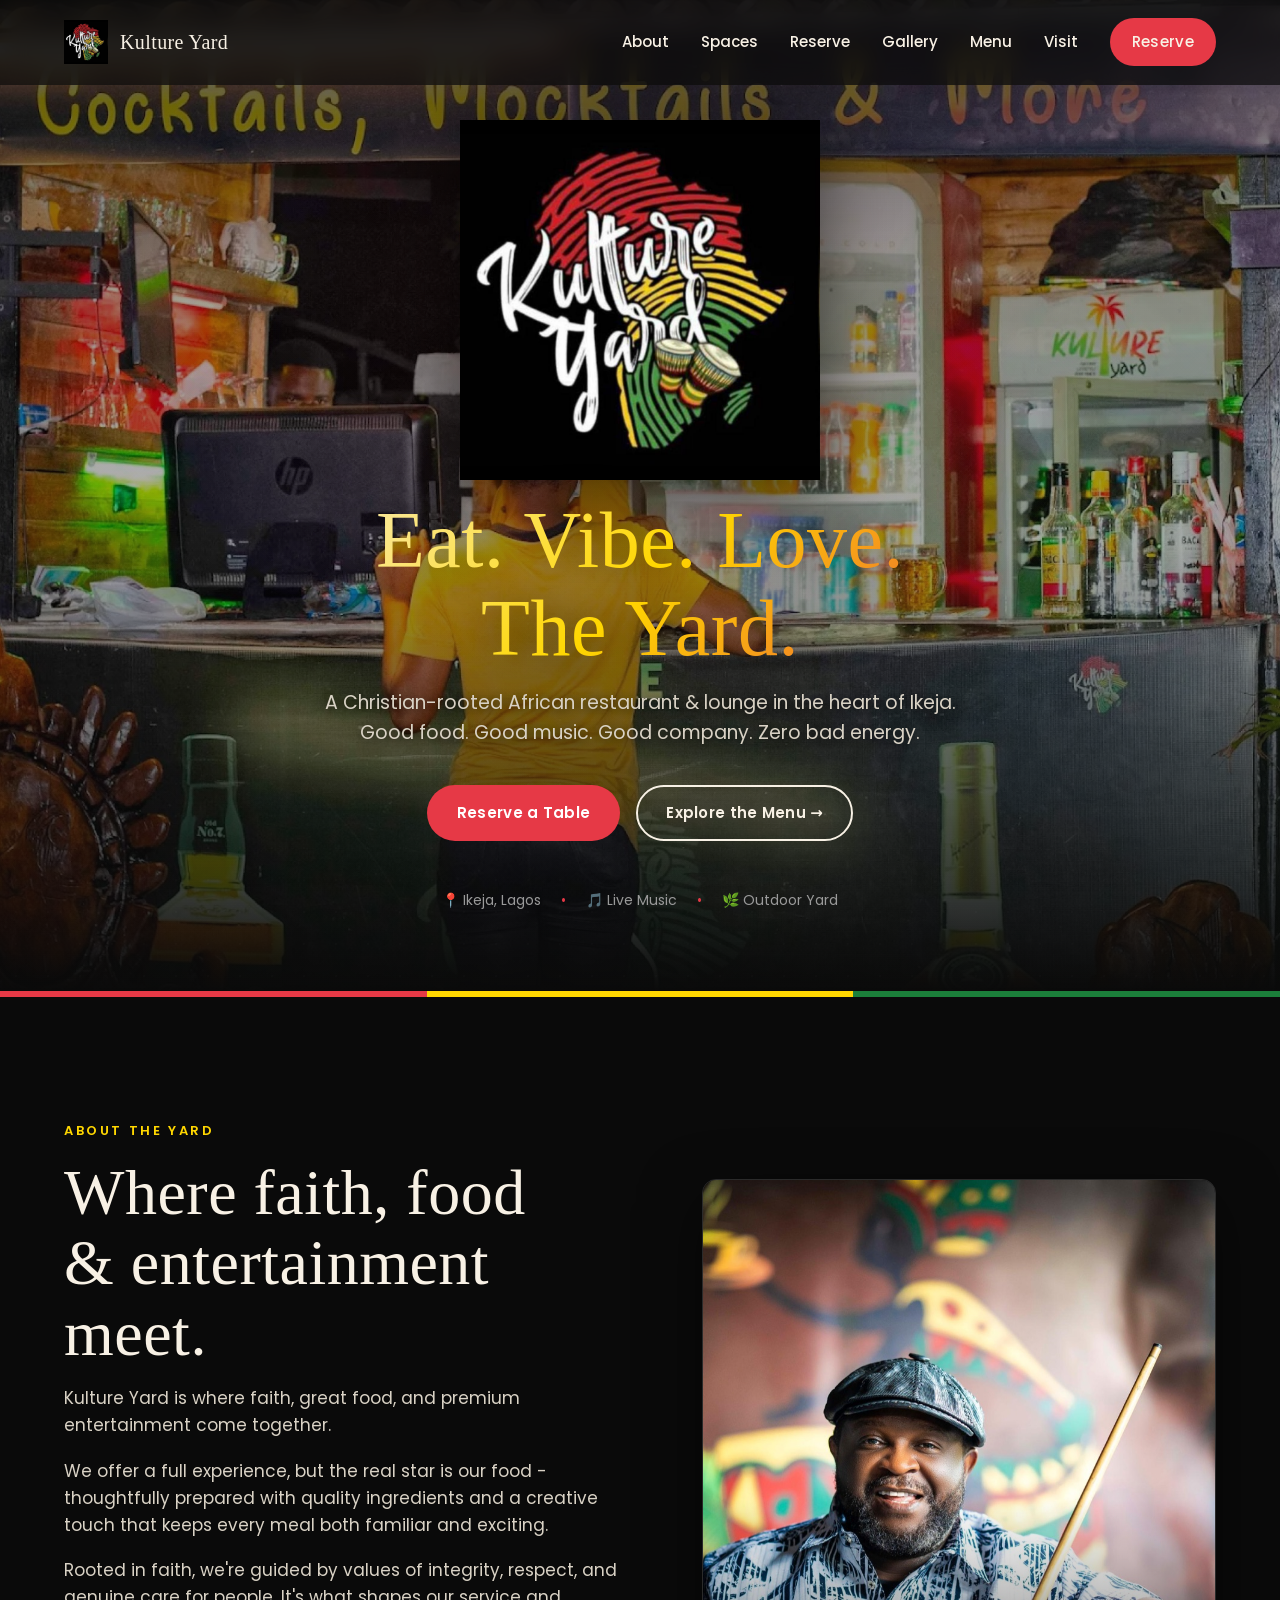
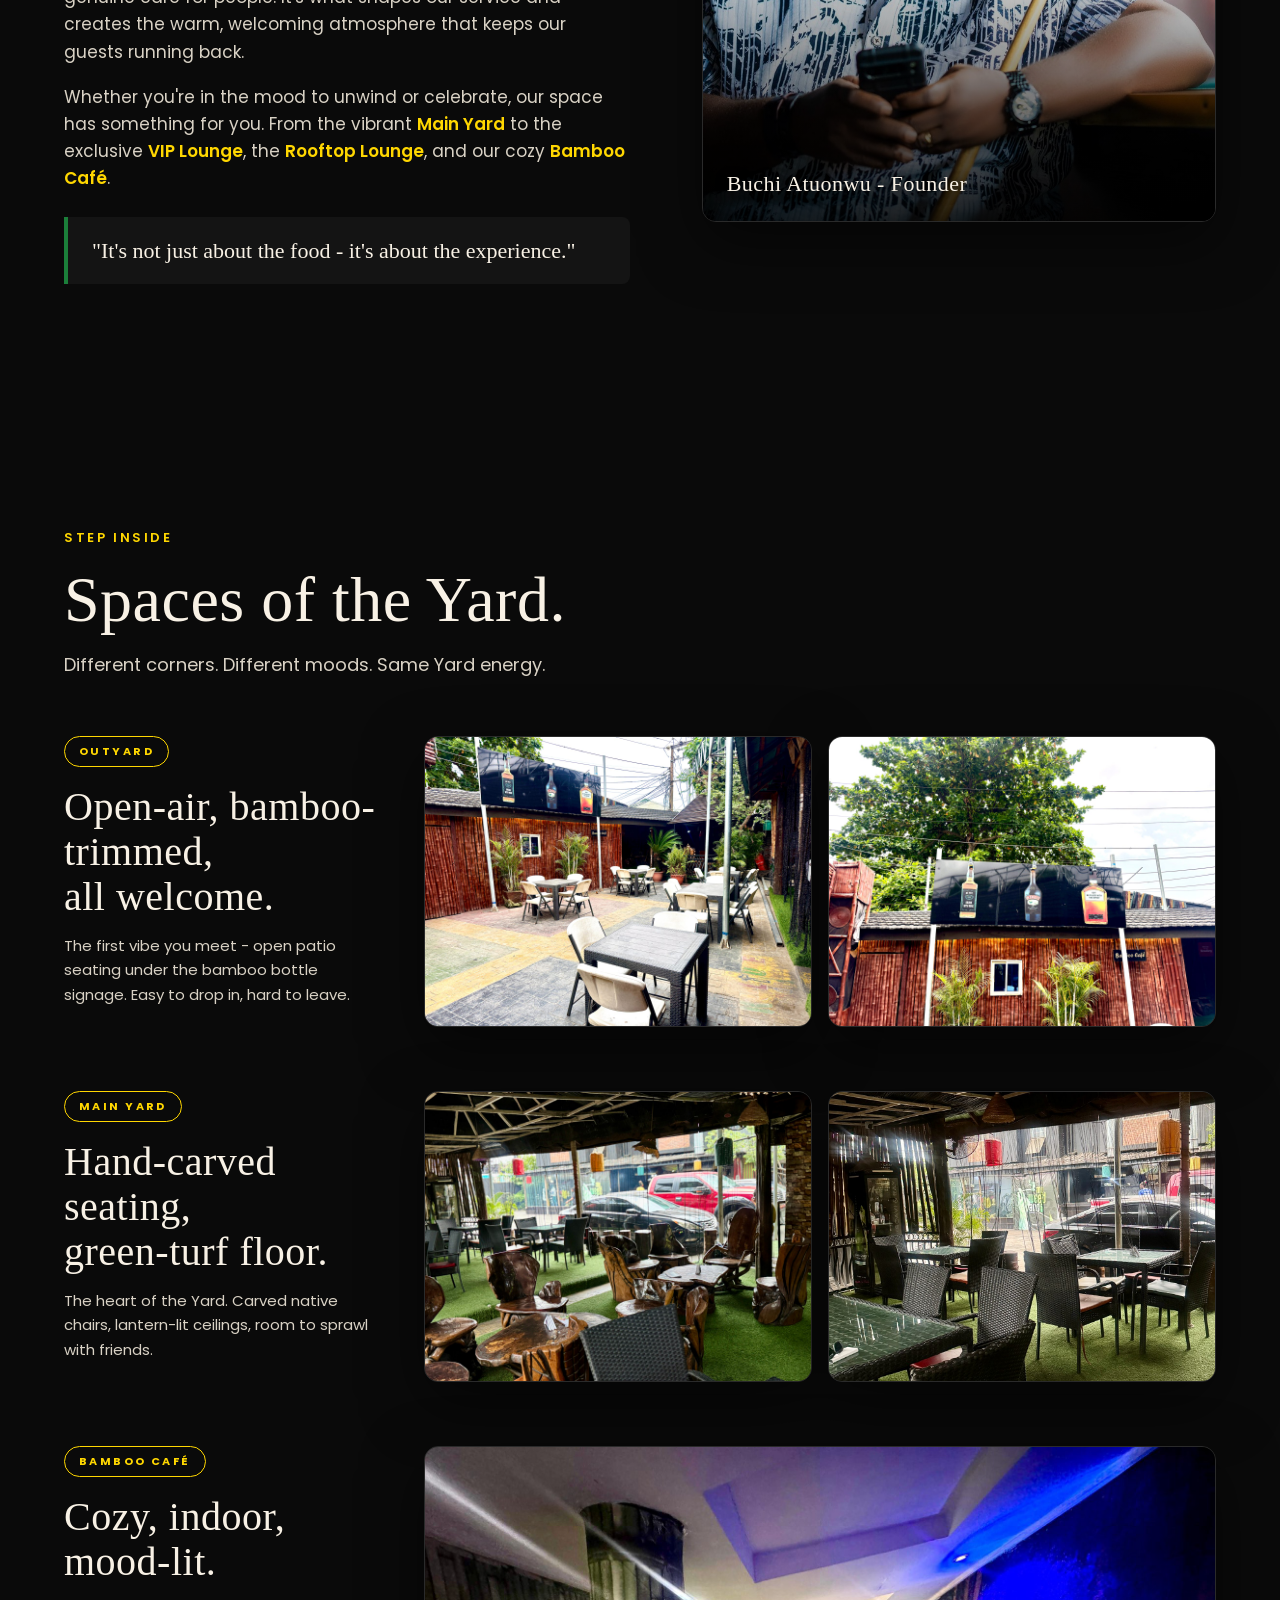
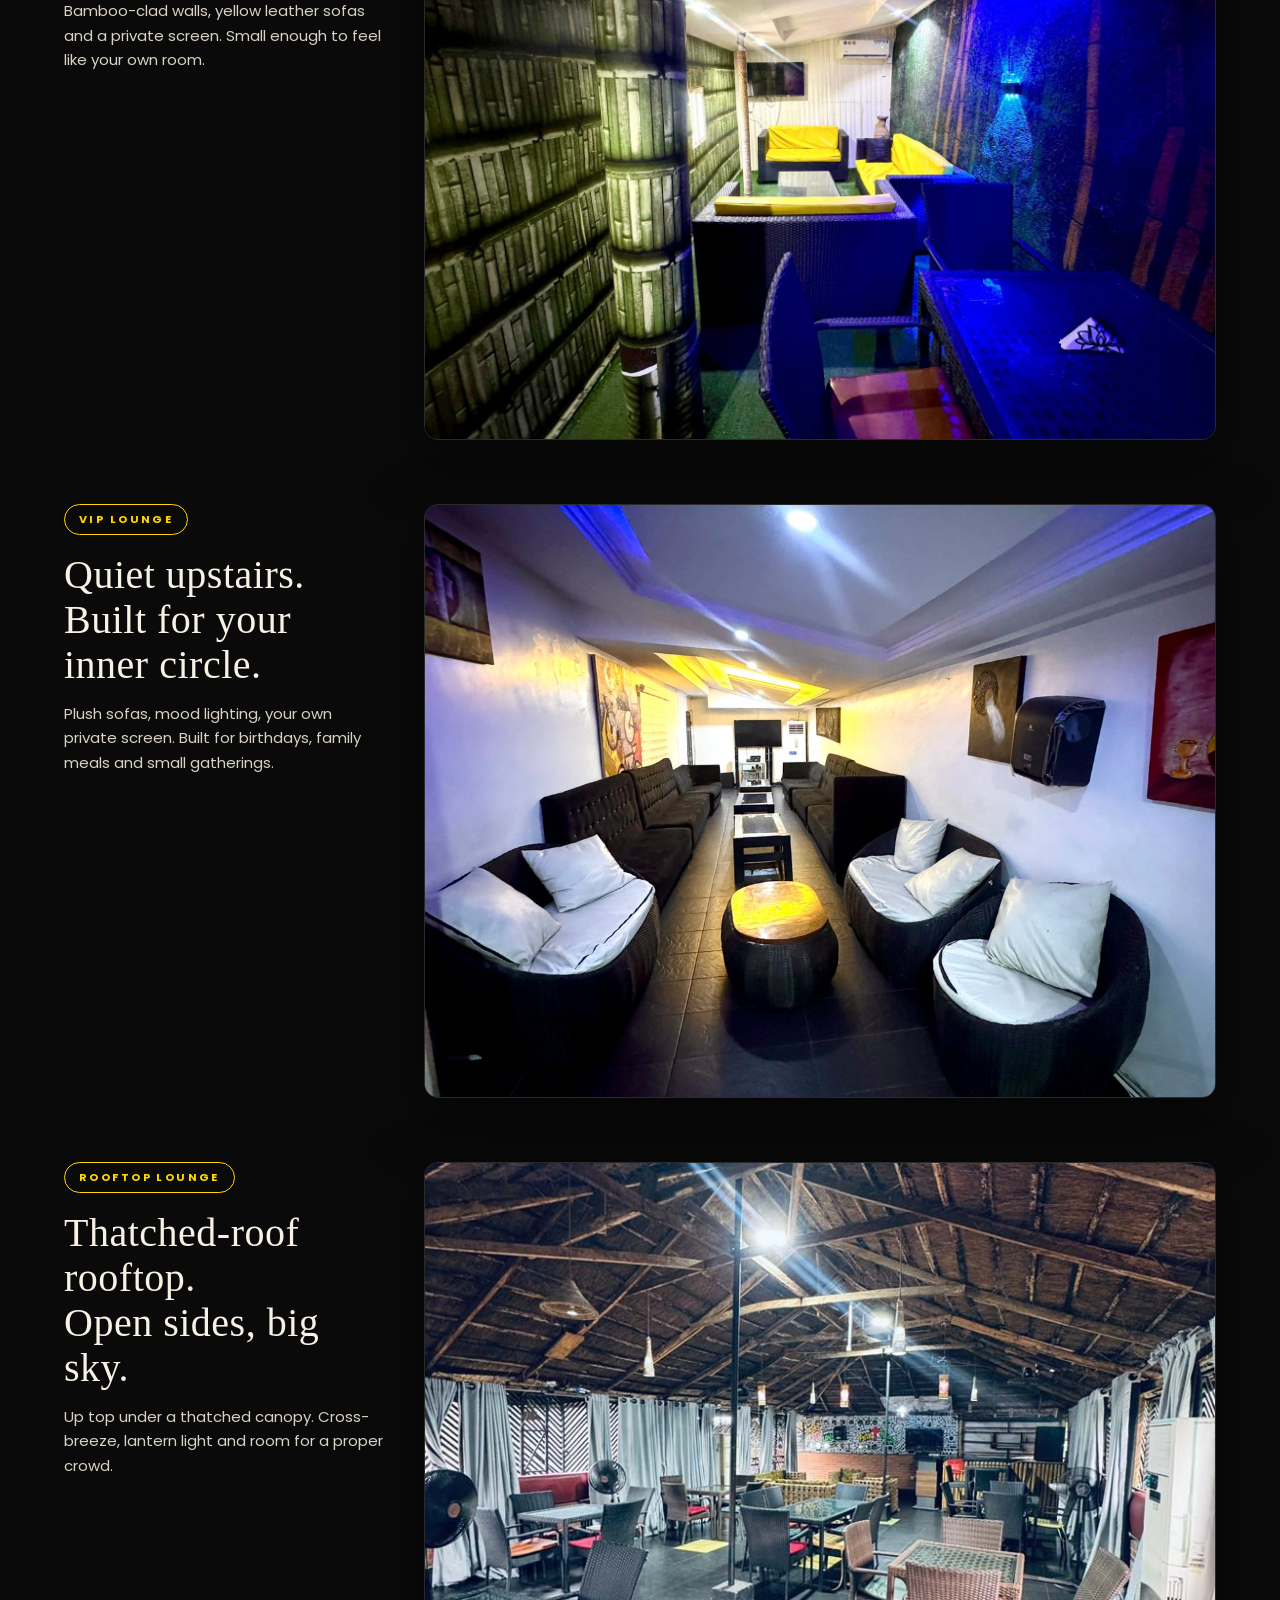
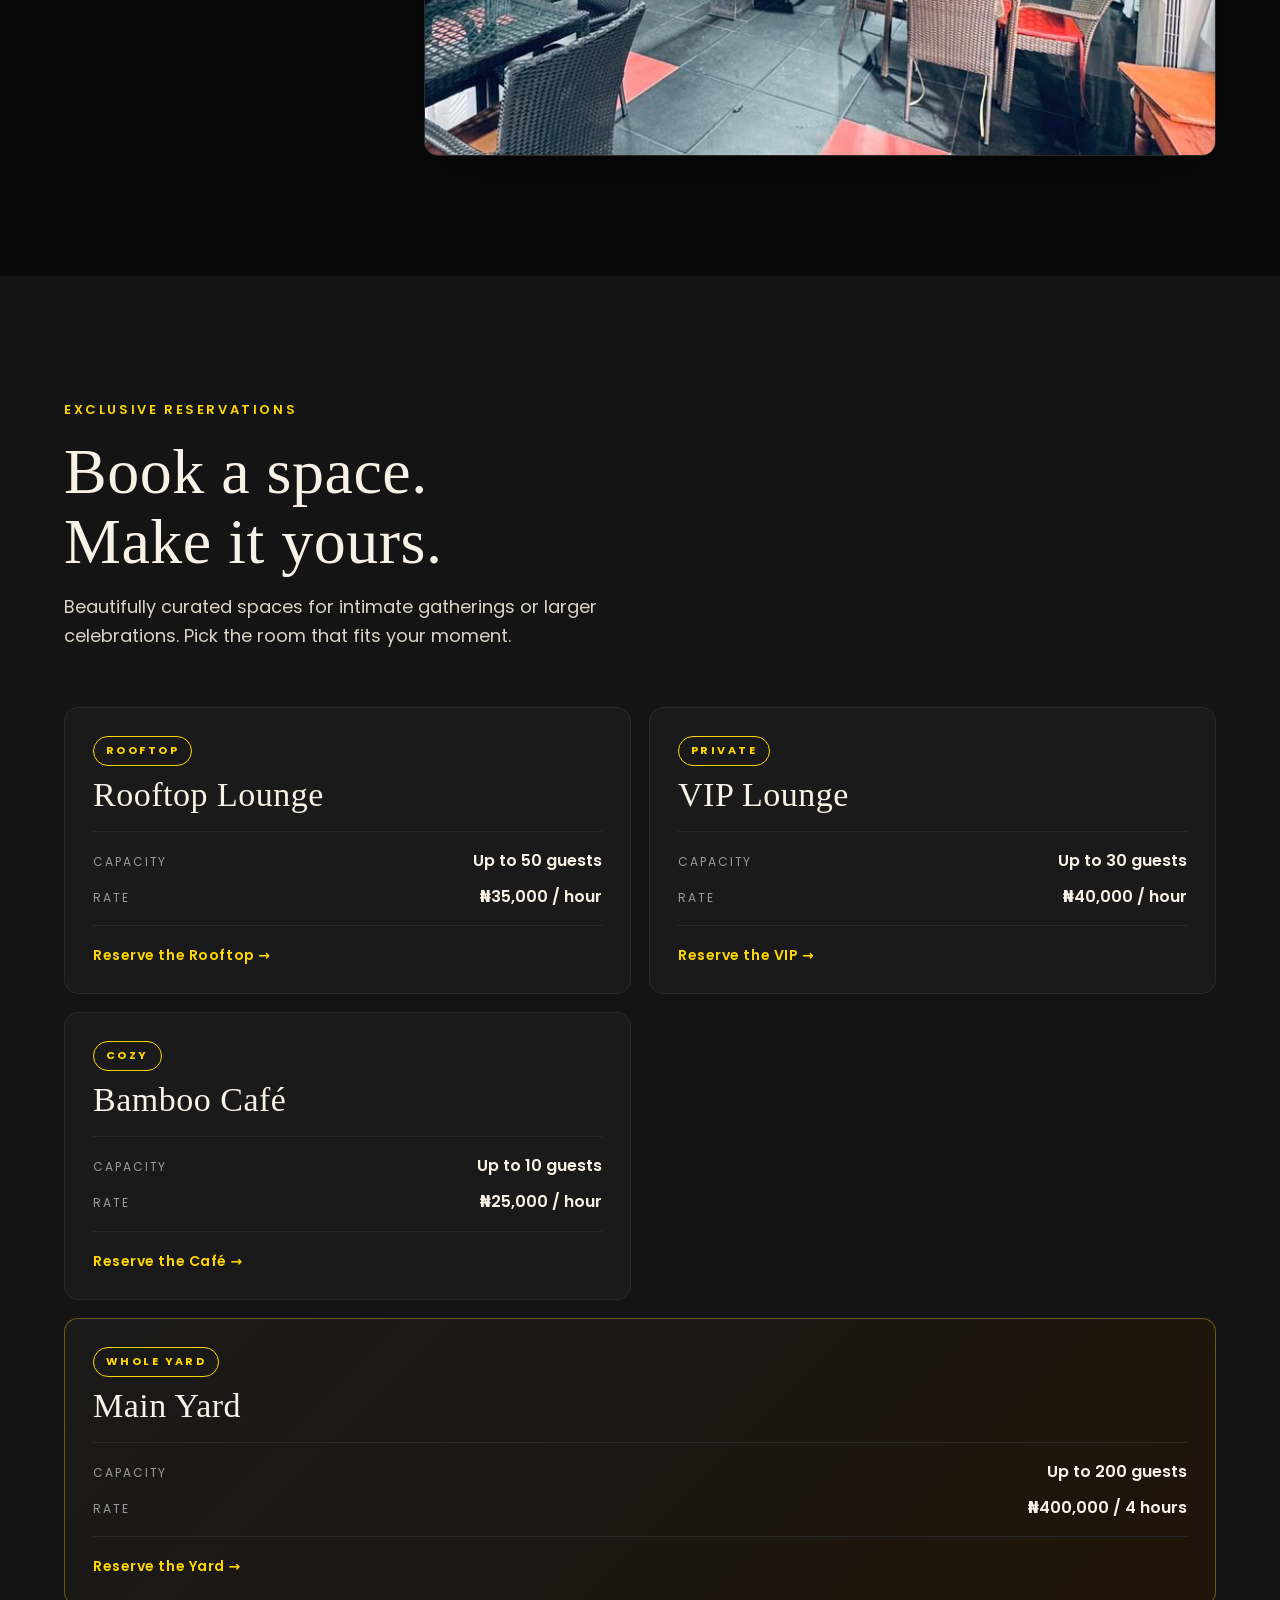
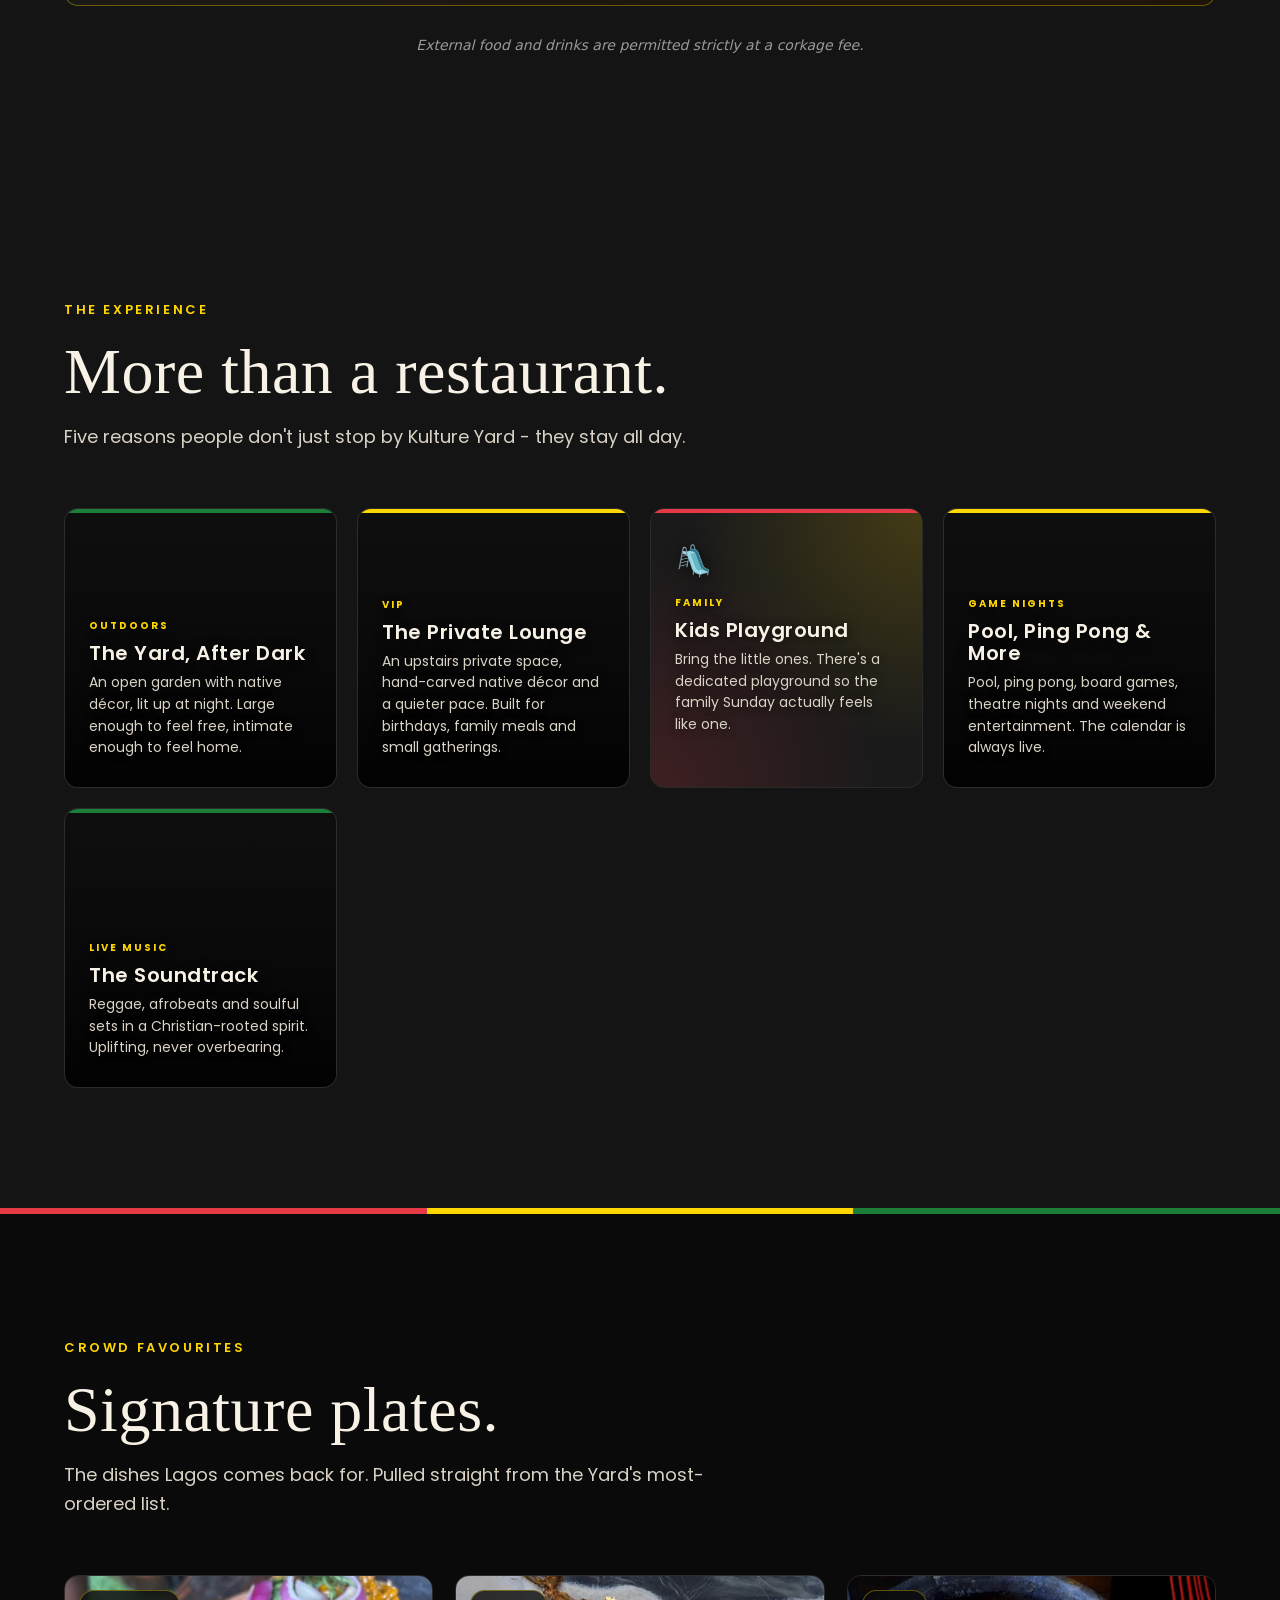
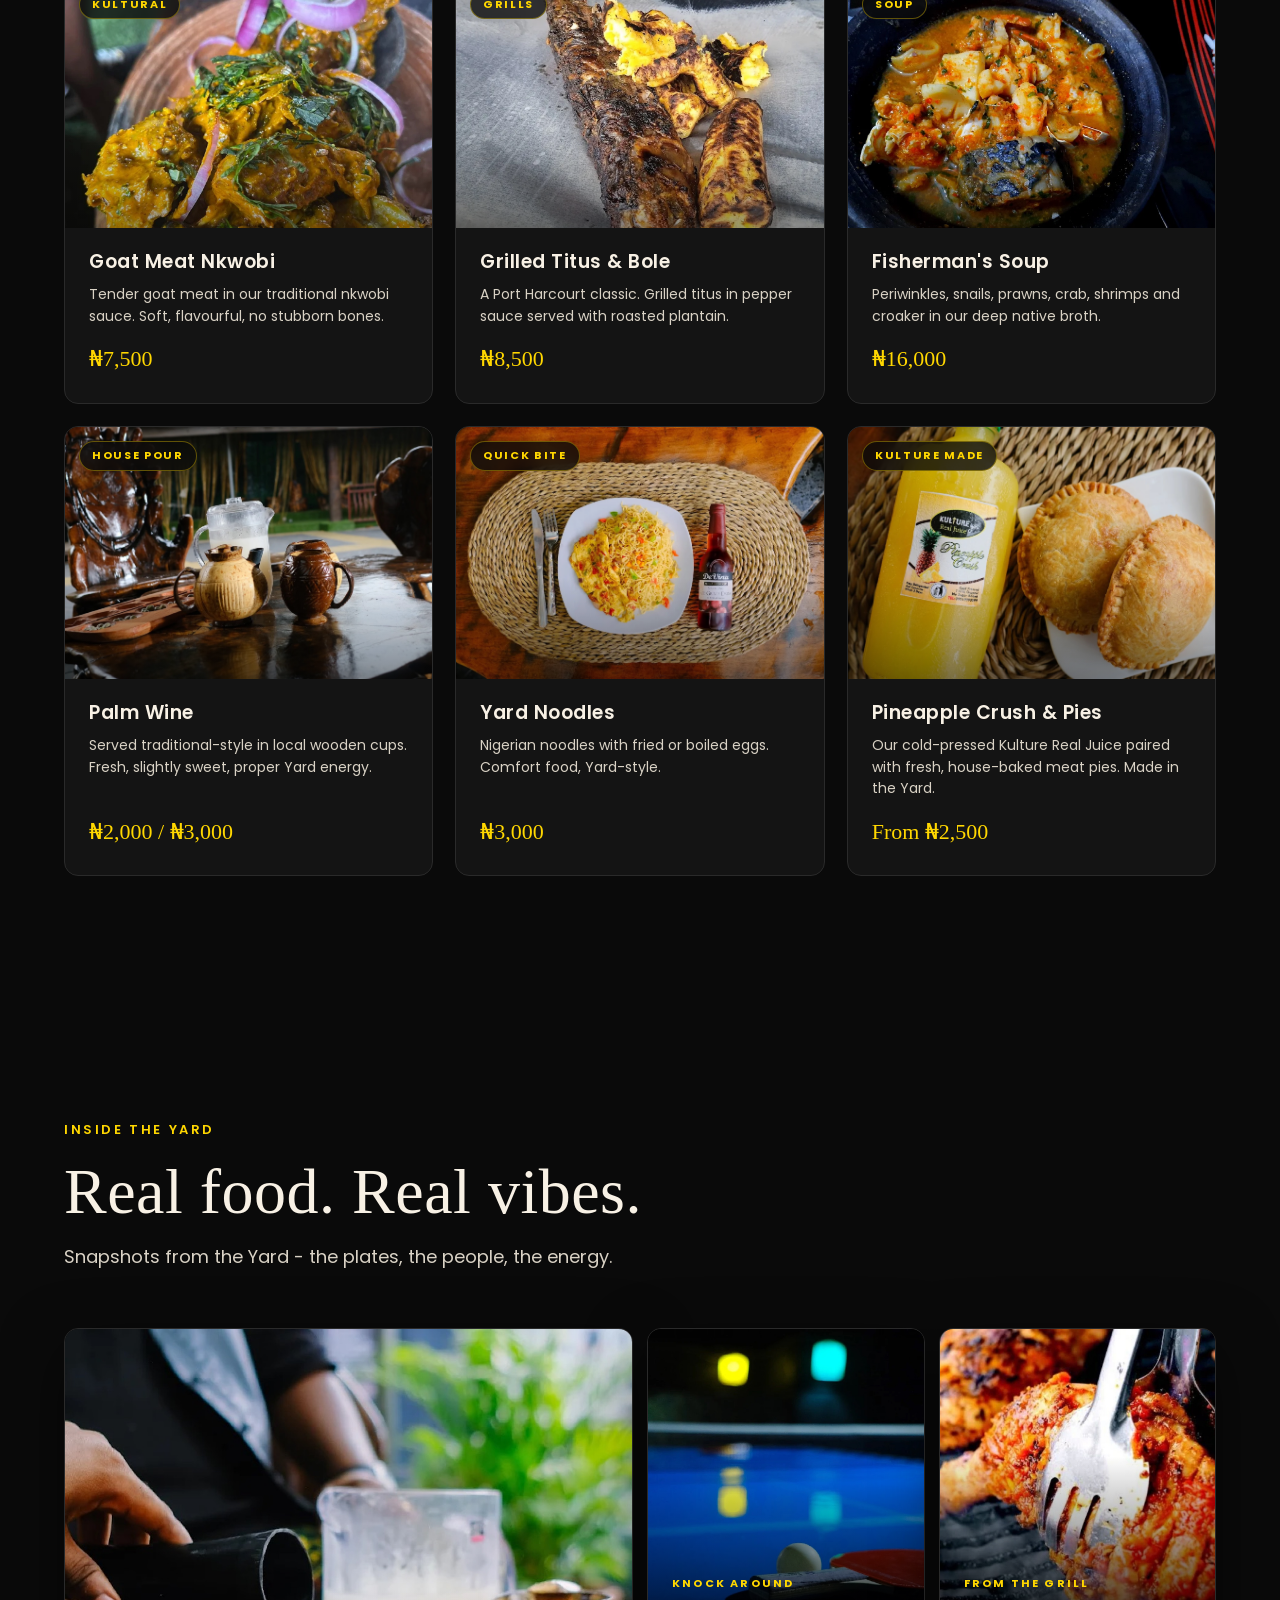
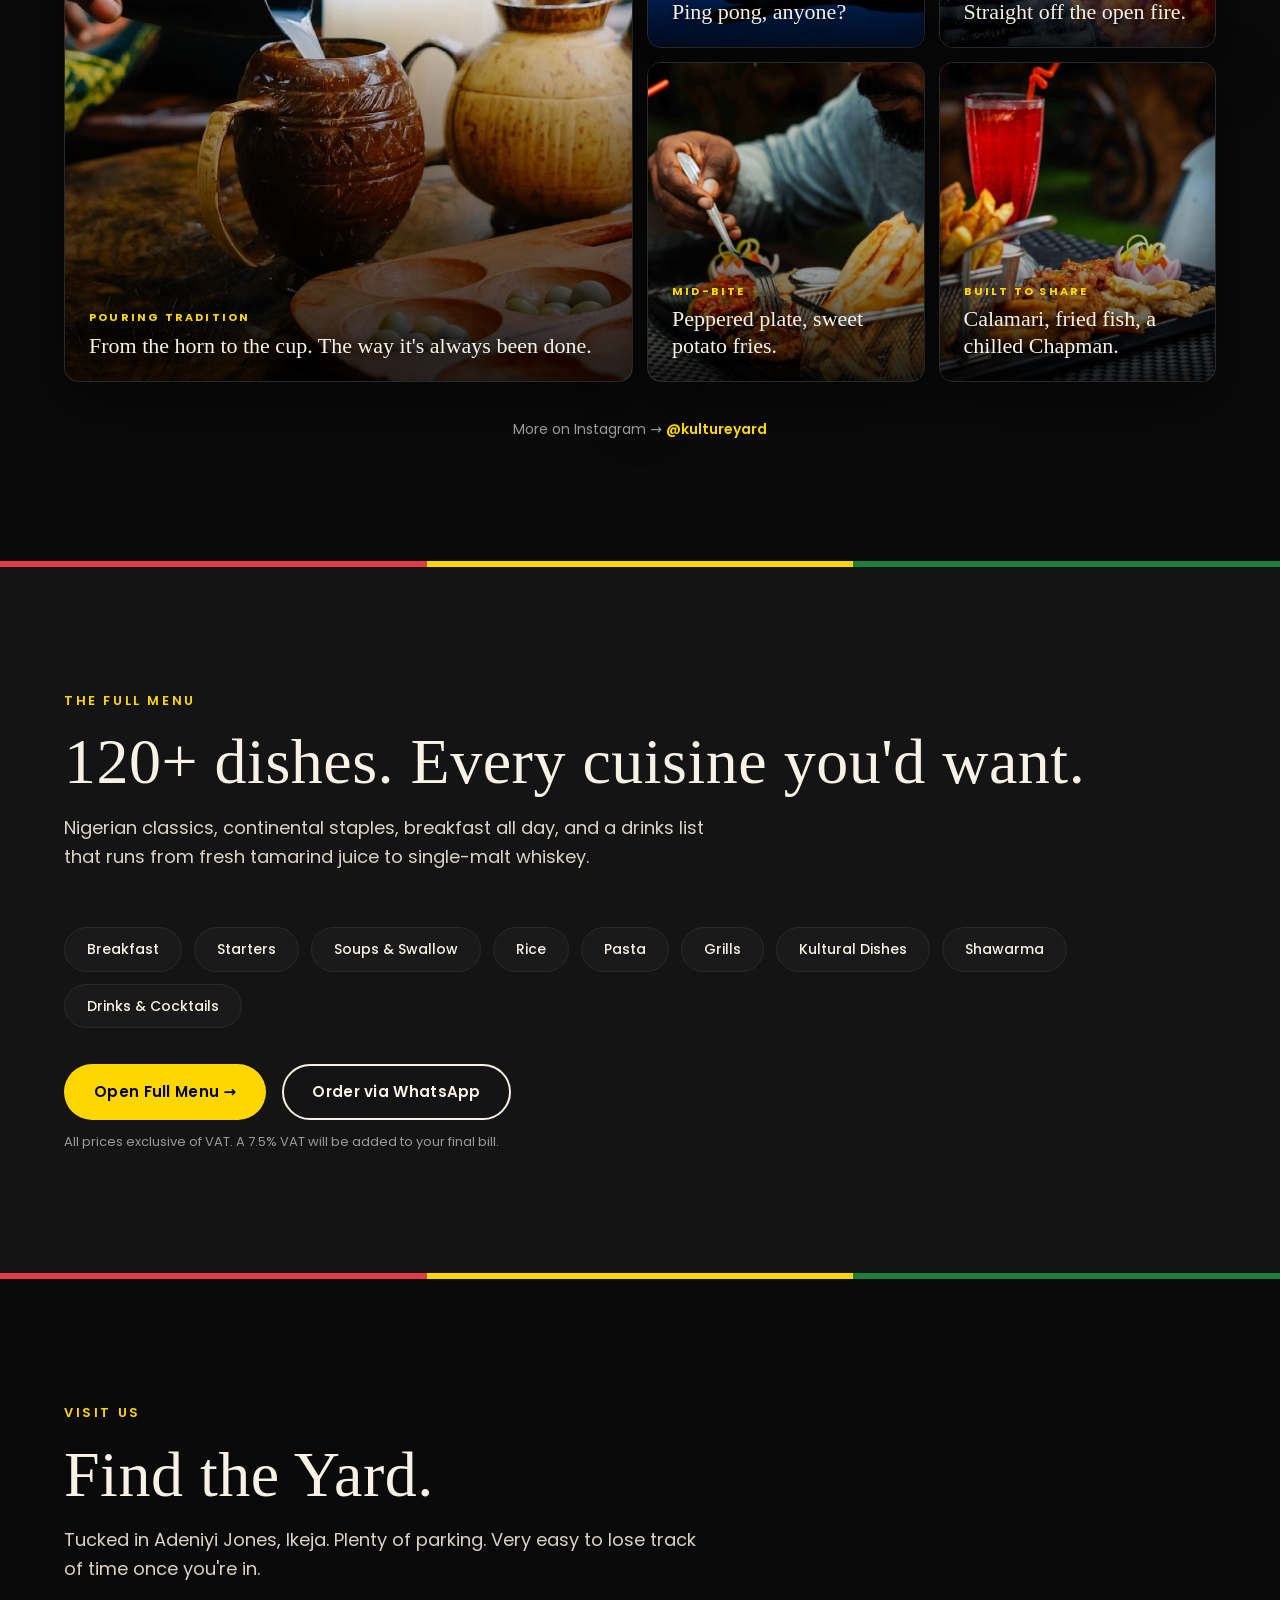
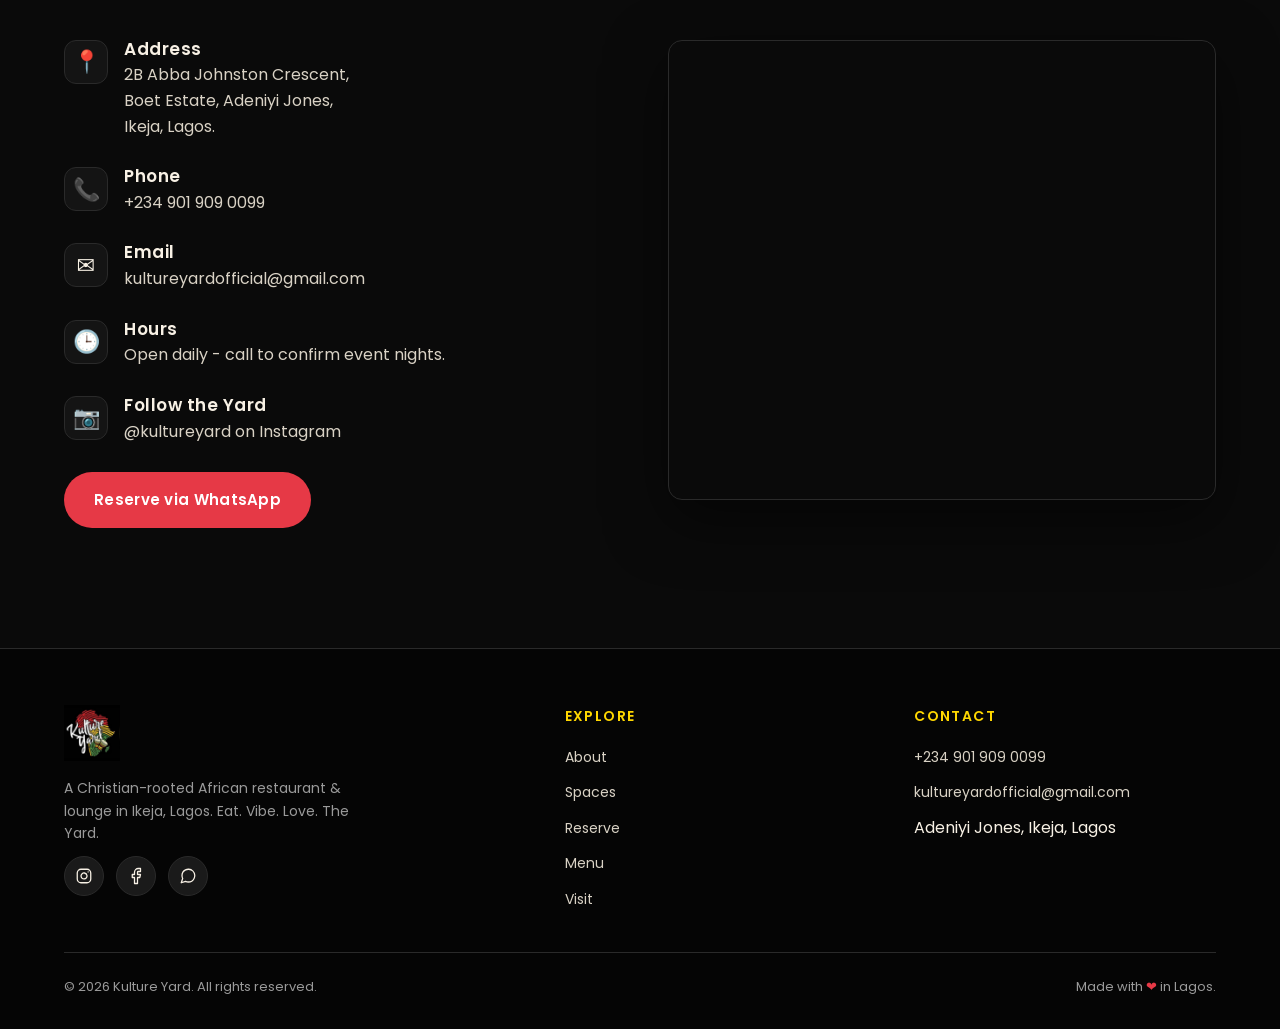
==== commit 84c77e61: "Spaces: add Bamboo Cafe block, fix Outyard description Bamboo Cafe is its own block now (between Mai" ====
--- a/index.html
+++ b/index.html
@@ -166,7 +166,7 @@
         <div class="space-head">
           <span class="space-tag">Outyard</span>
           <h3>Open-air, bamboo-trimmed,<br/>all welcome.</h3>
-          <p>The first vibe you meet - open patio seating with bamboo finishes and the Bamboo Caf&eacute; tucked in the back.</p>
+          <p>The first vibe you meet - open patio seating under the bamboo bottle signage. Easy to drop in, hard to leave.</p>
         </div>
         <div class="space-photos two">
           <figure>
@@ -190,6 +190,19 @@
           </figure>
           <figure>
             <img src="images/yard/main-rattan-seating.jpg" alt="Rattan seating on green turf in the Main Yard" loading="lazy" />
+          </figure>
+        </div>
+      </div>
+
+      <div class="space-block reveal">
+        <div class="space-head">
+          <span class="space-tag">Bamboo Caf&eacute;</span>
+          <h3>Cozy, indoor,<br/>mood-lit.</h3>
+          <p>Bamboo-clad walls, yellow leather sofas and a private screen. Small enough to feel like your own room.</p>
+        </div>
+        <div class="space-photos one">
+          <figure>
+            <img src="images/yard/bamboo-cafe.jpg" alt="Bamboo Cafe interior with bamboo walls, yellow leather sofas and mood lighting" loading="lazy" />
           </figure>
         </div>
       </div>
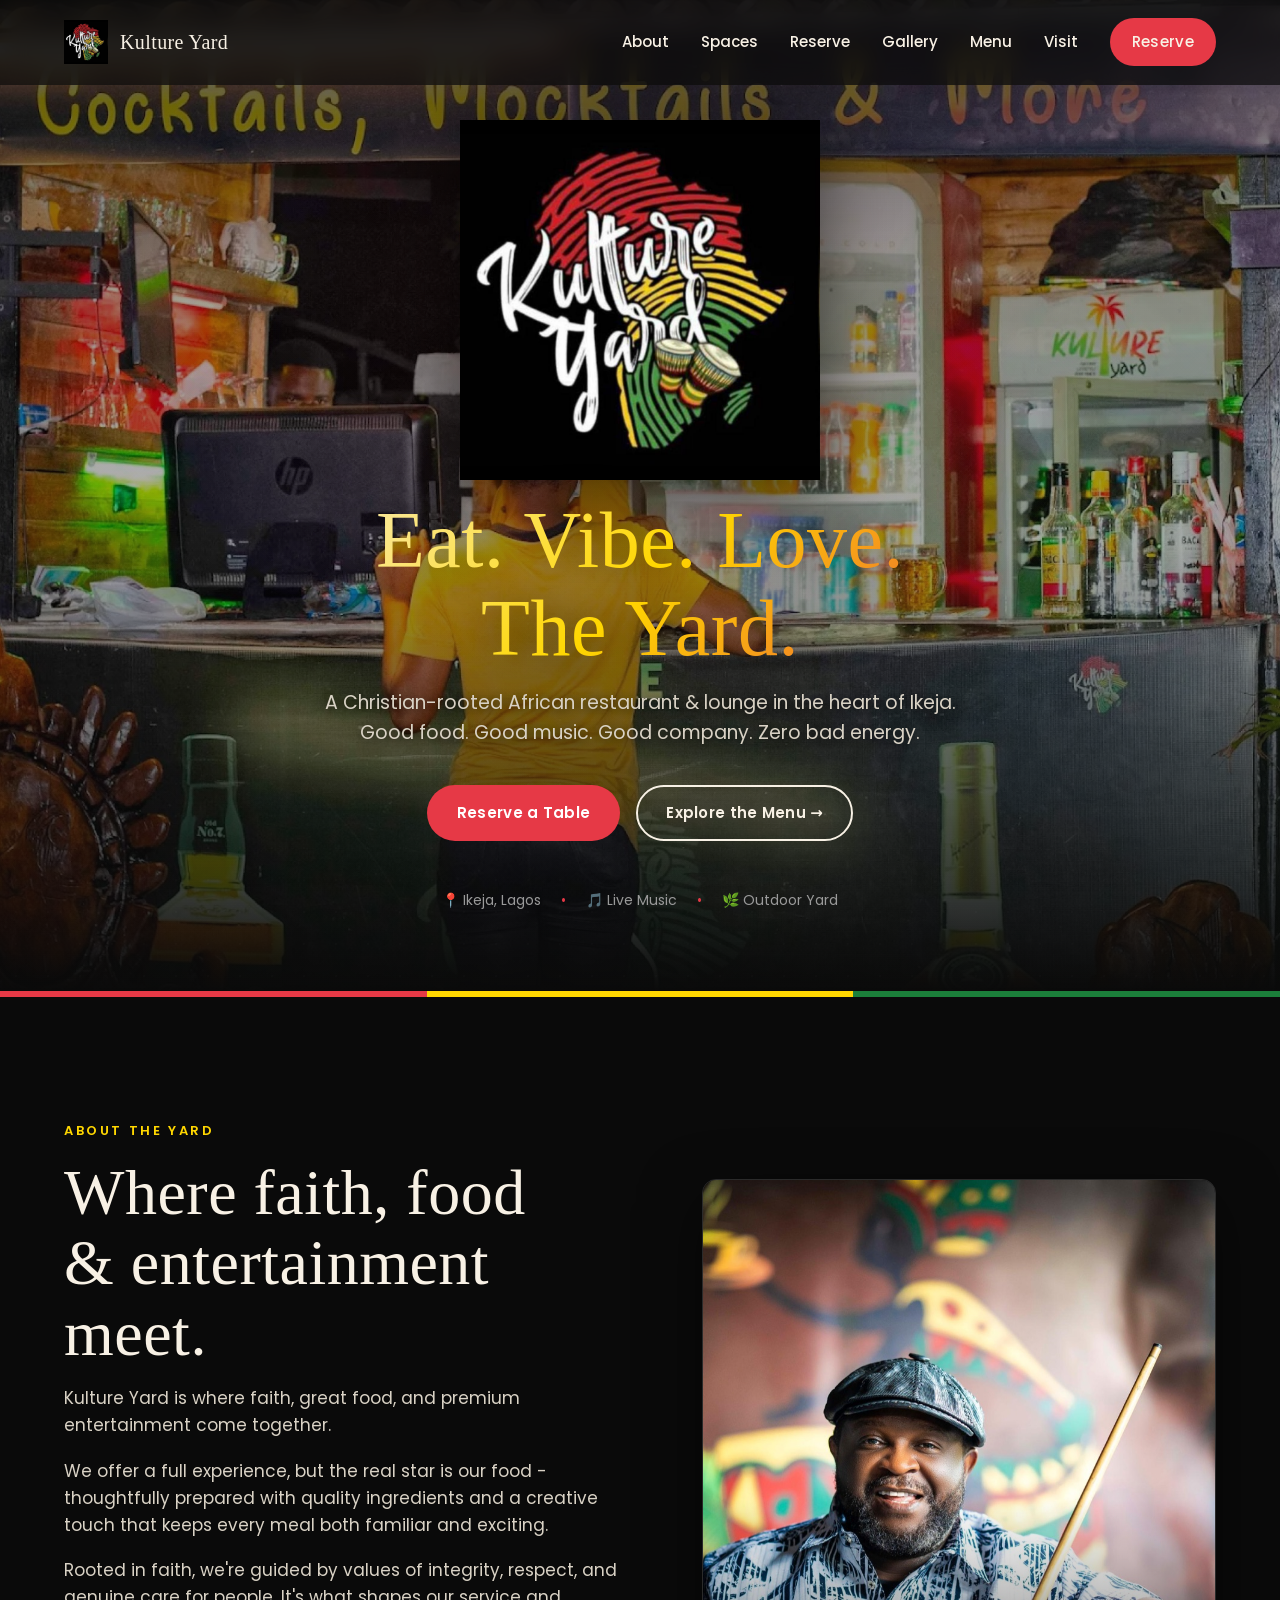
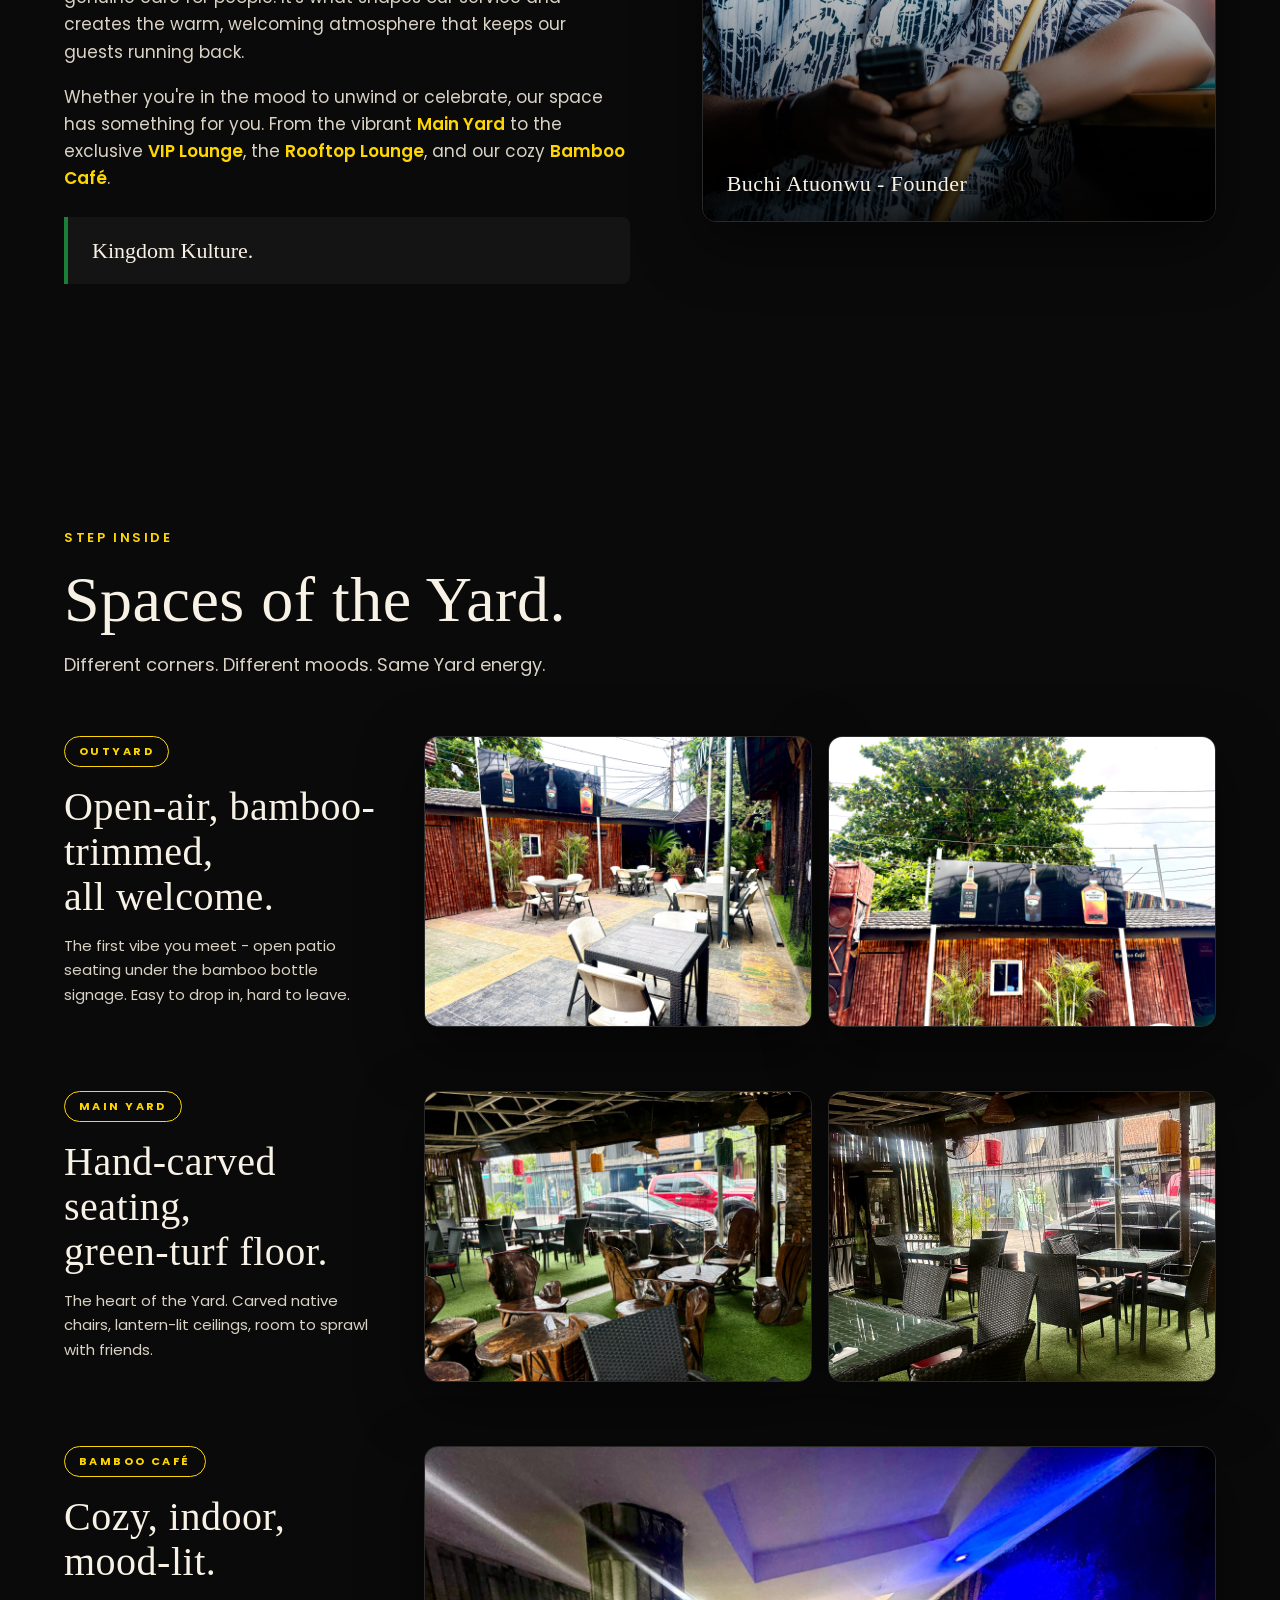
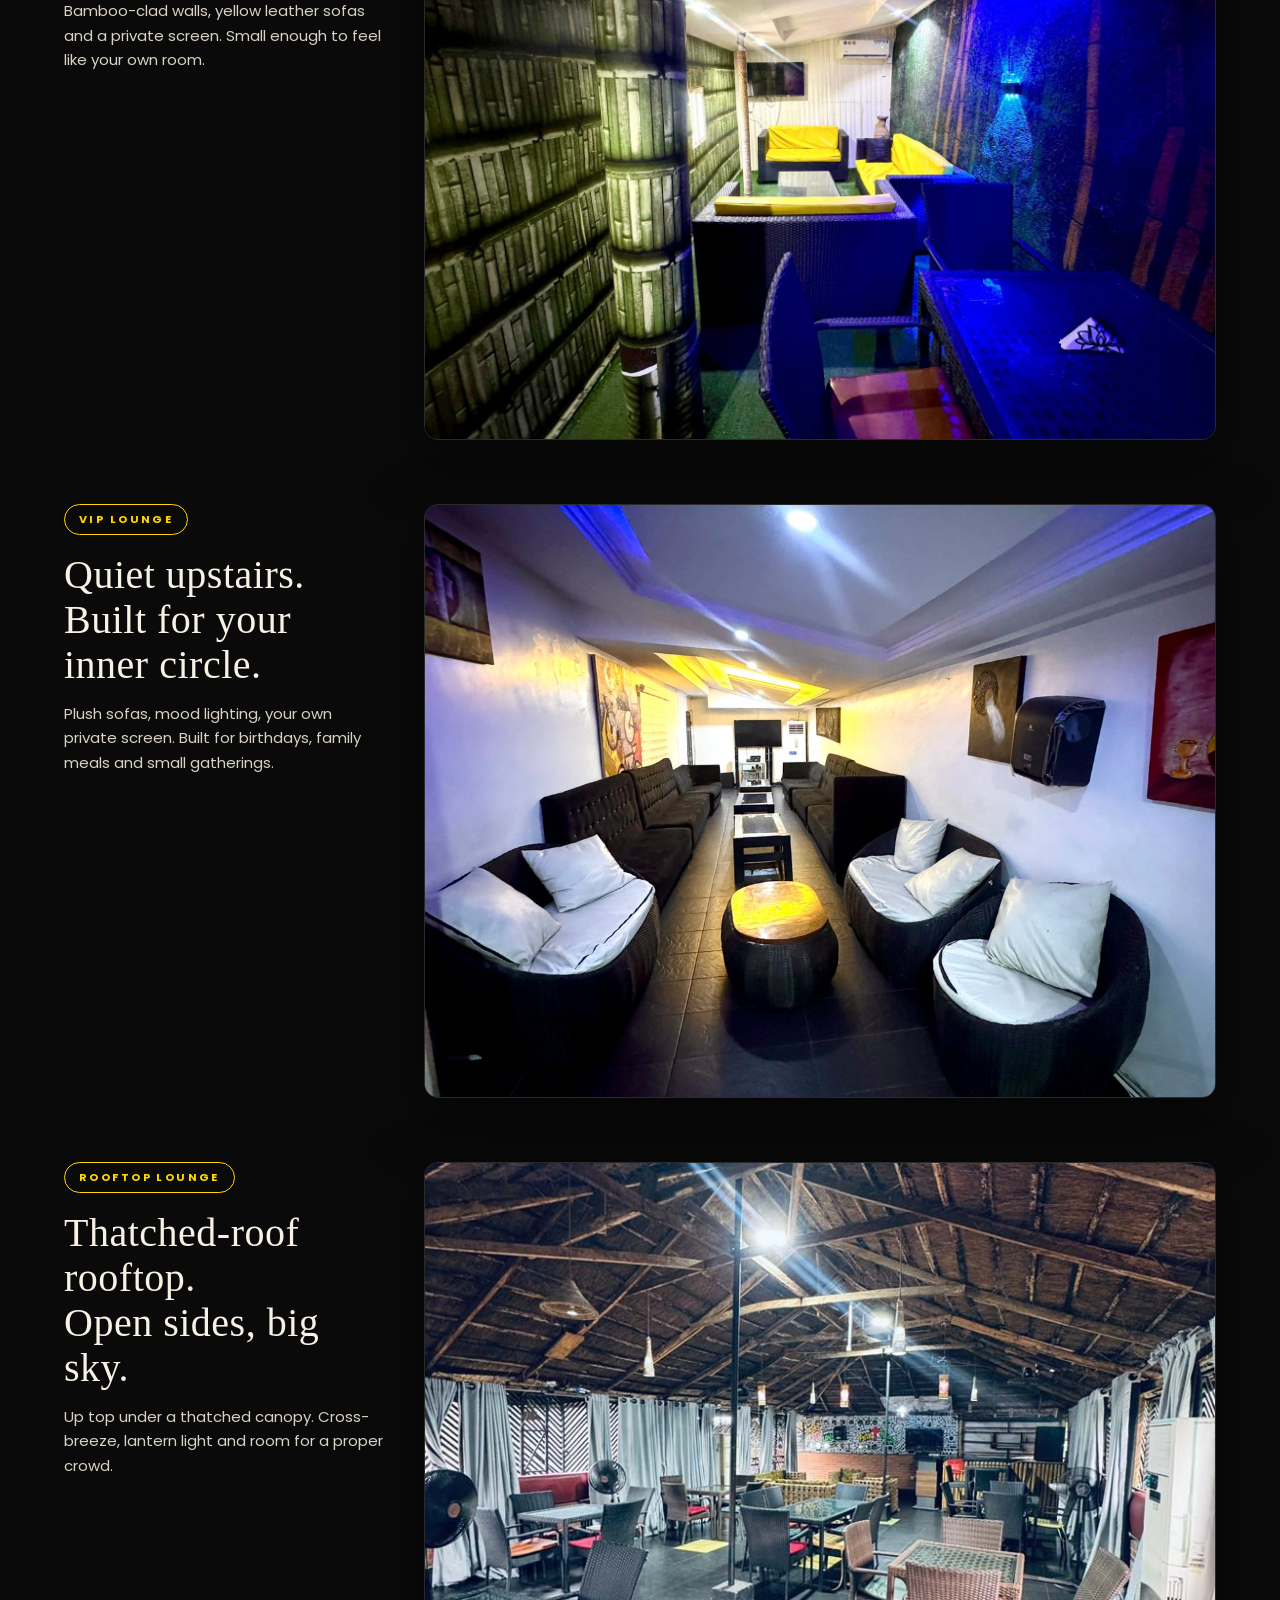
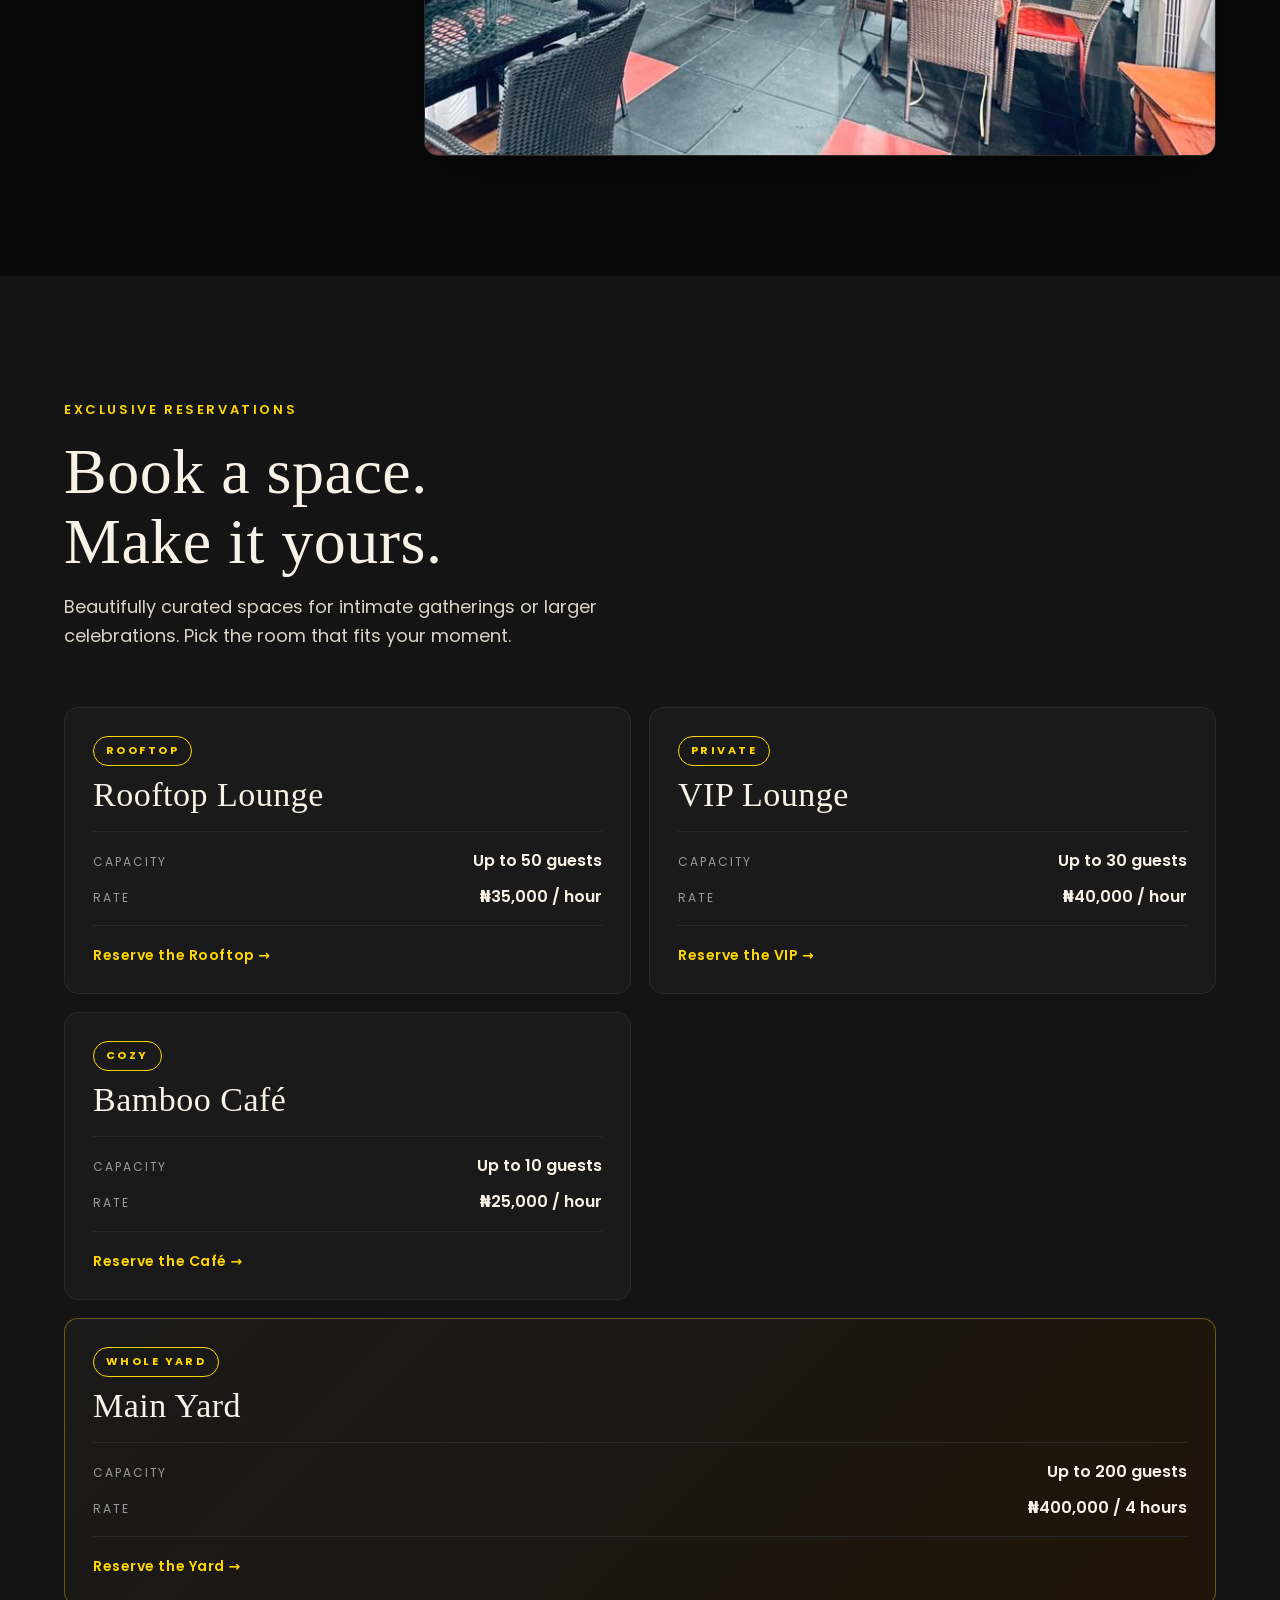
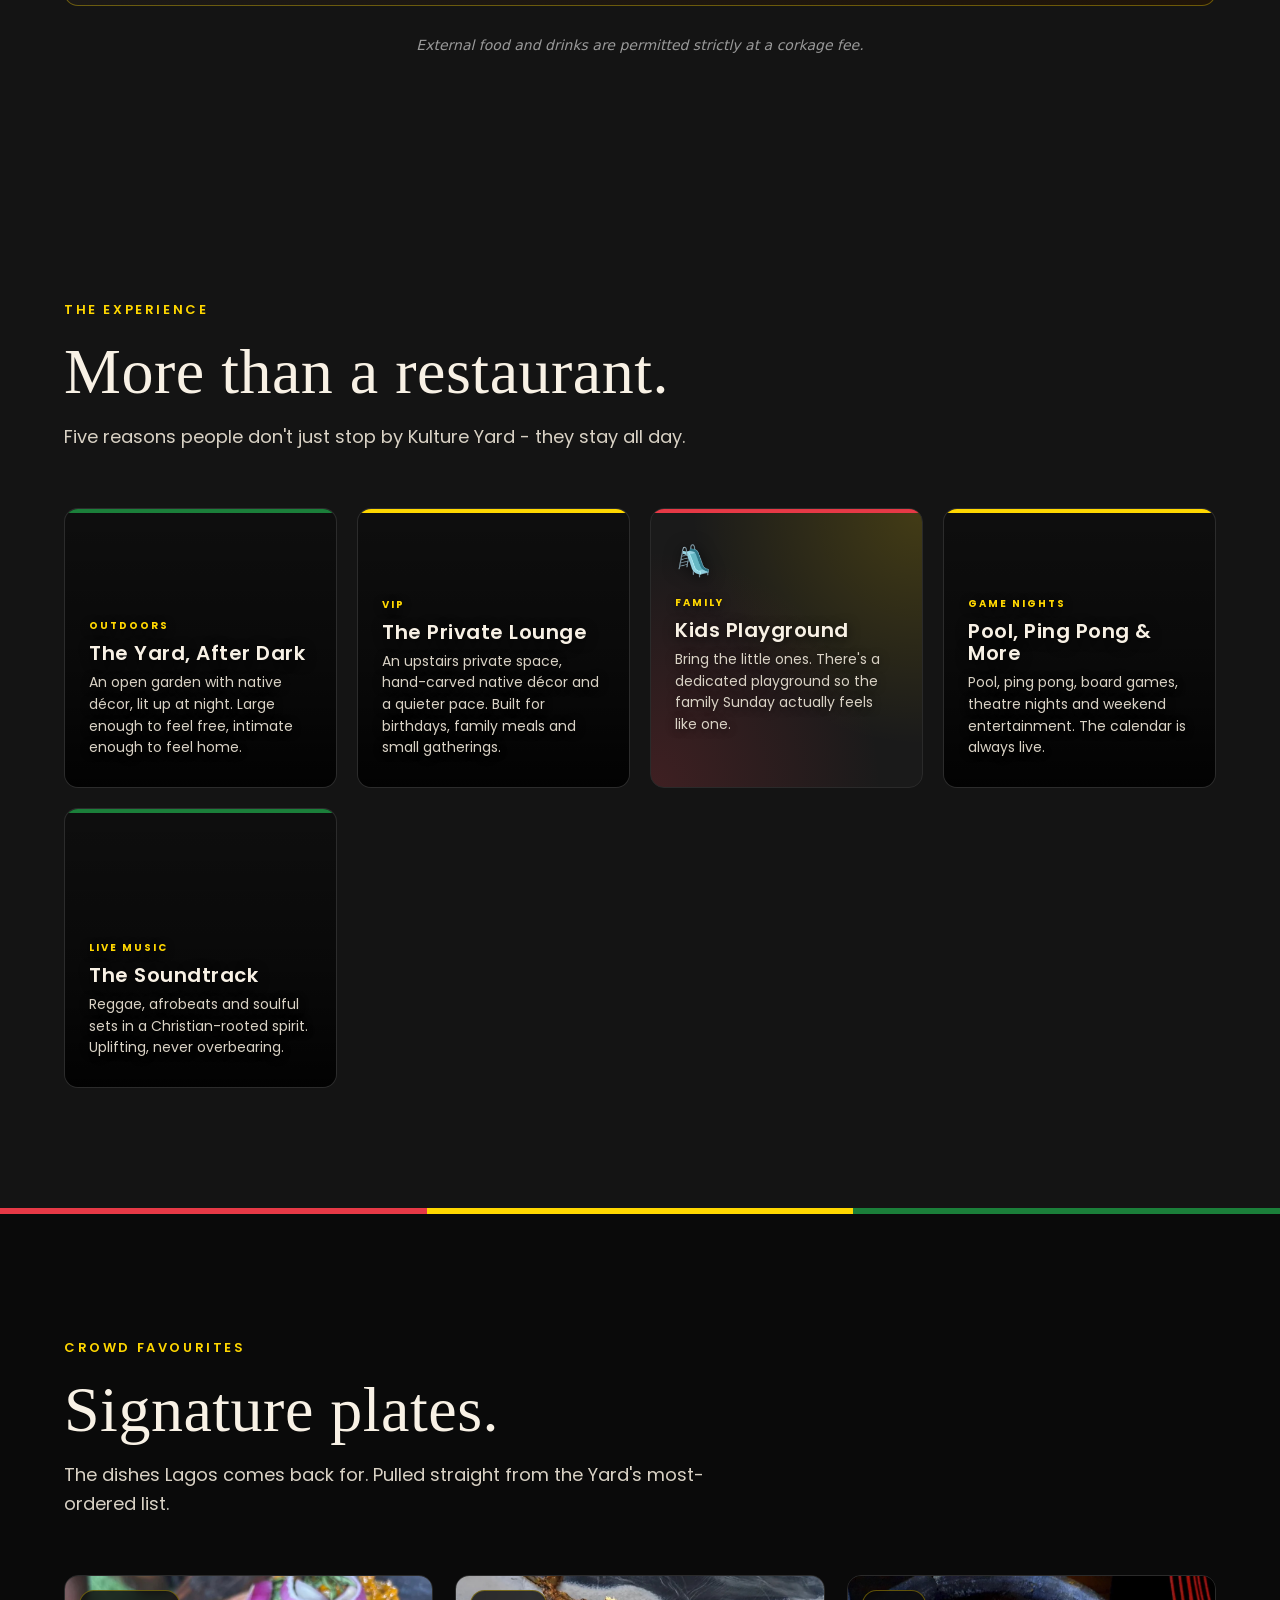
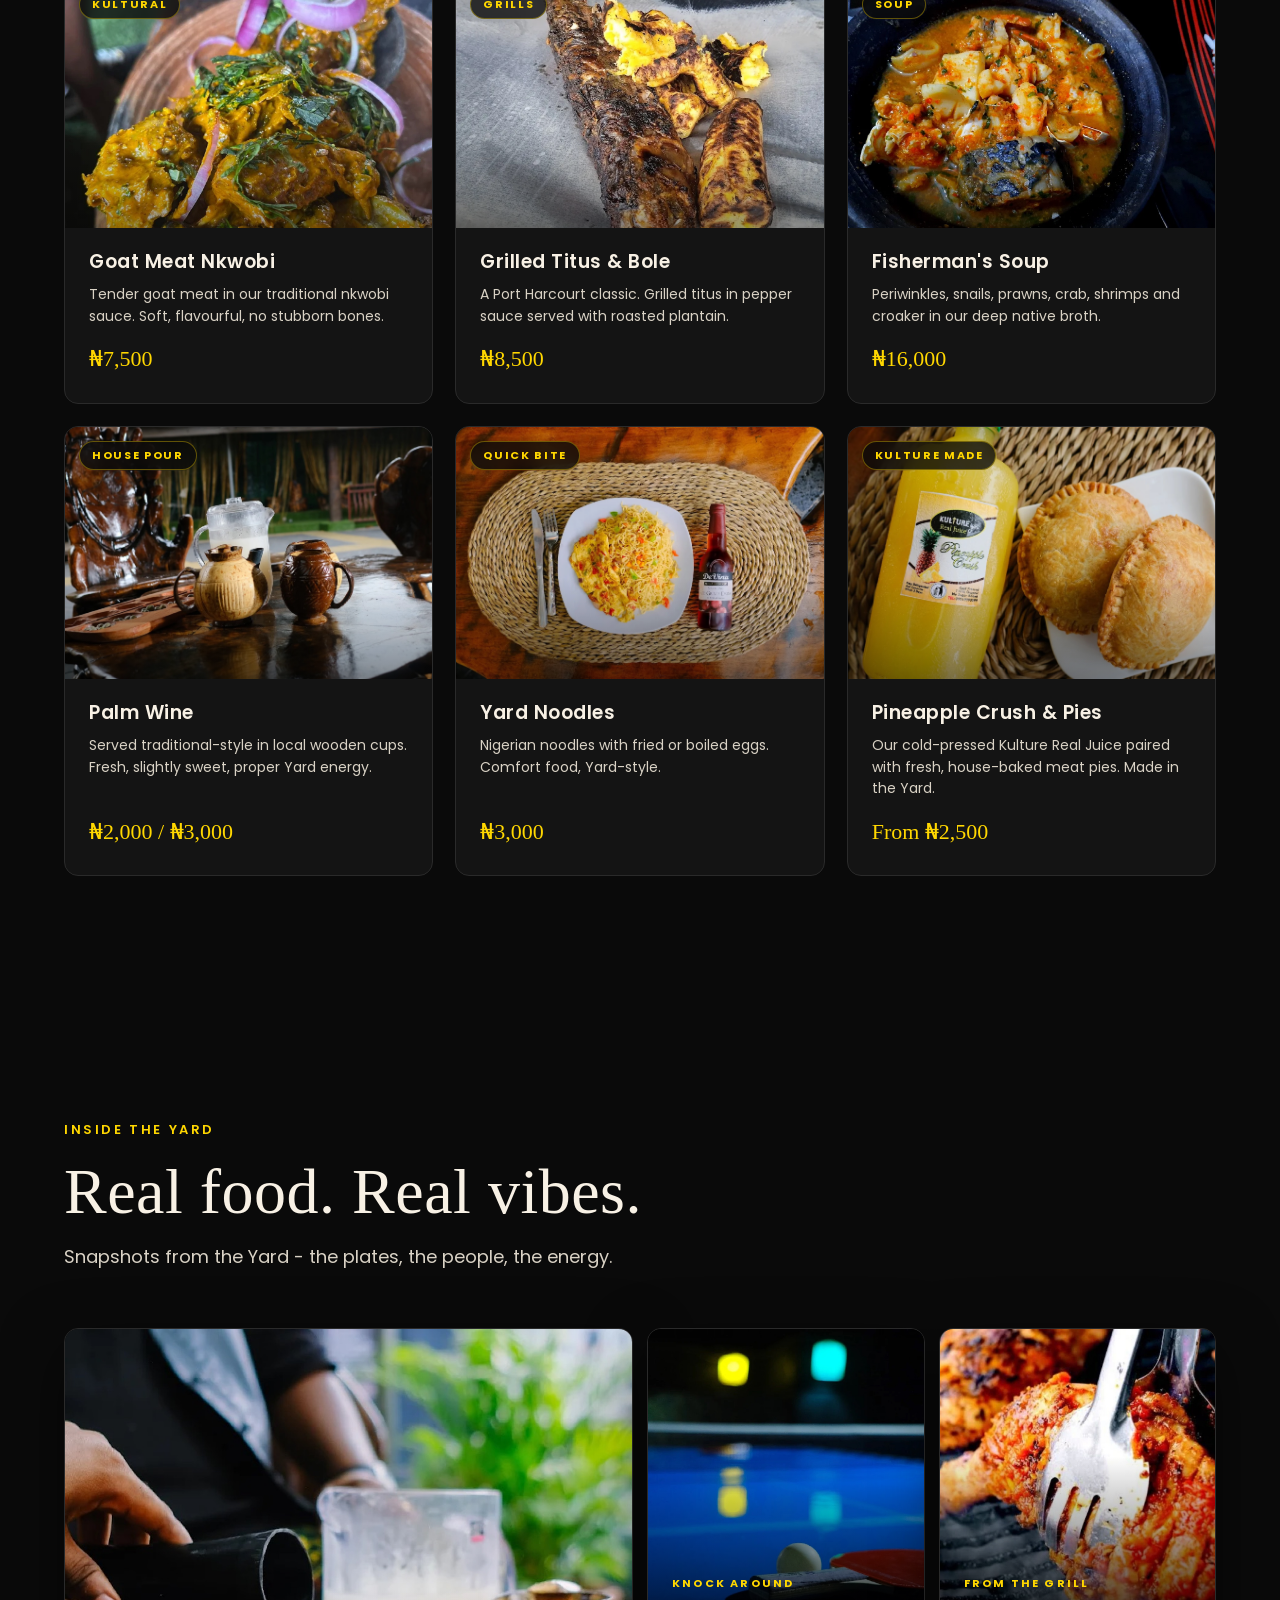
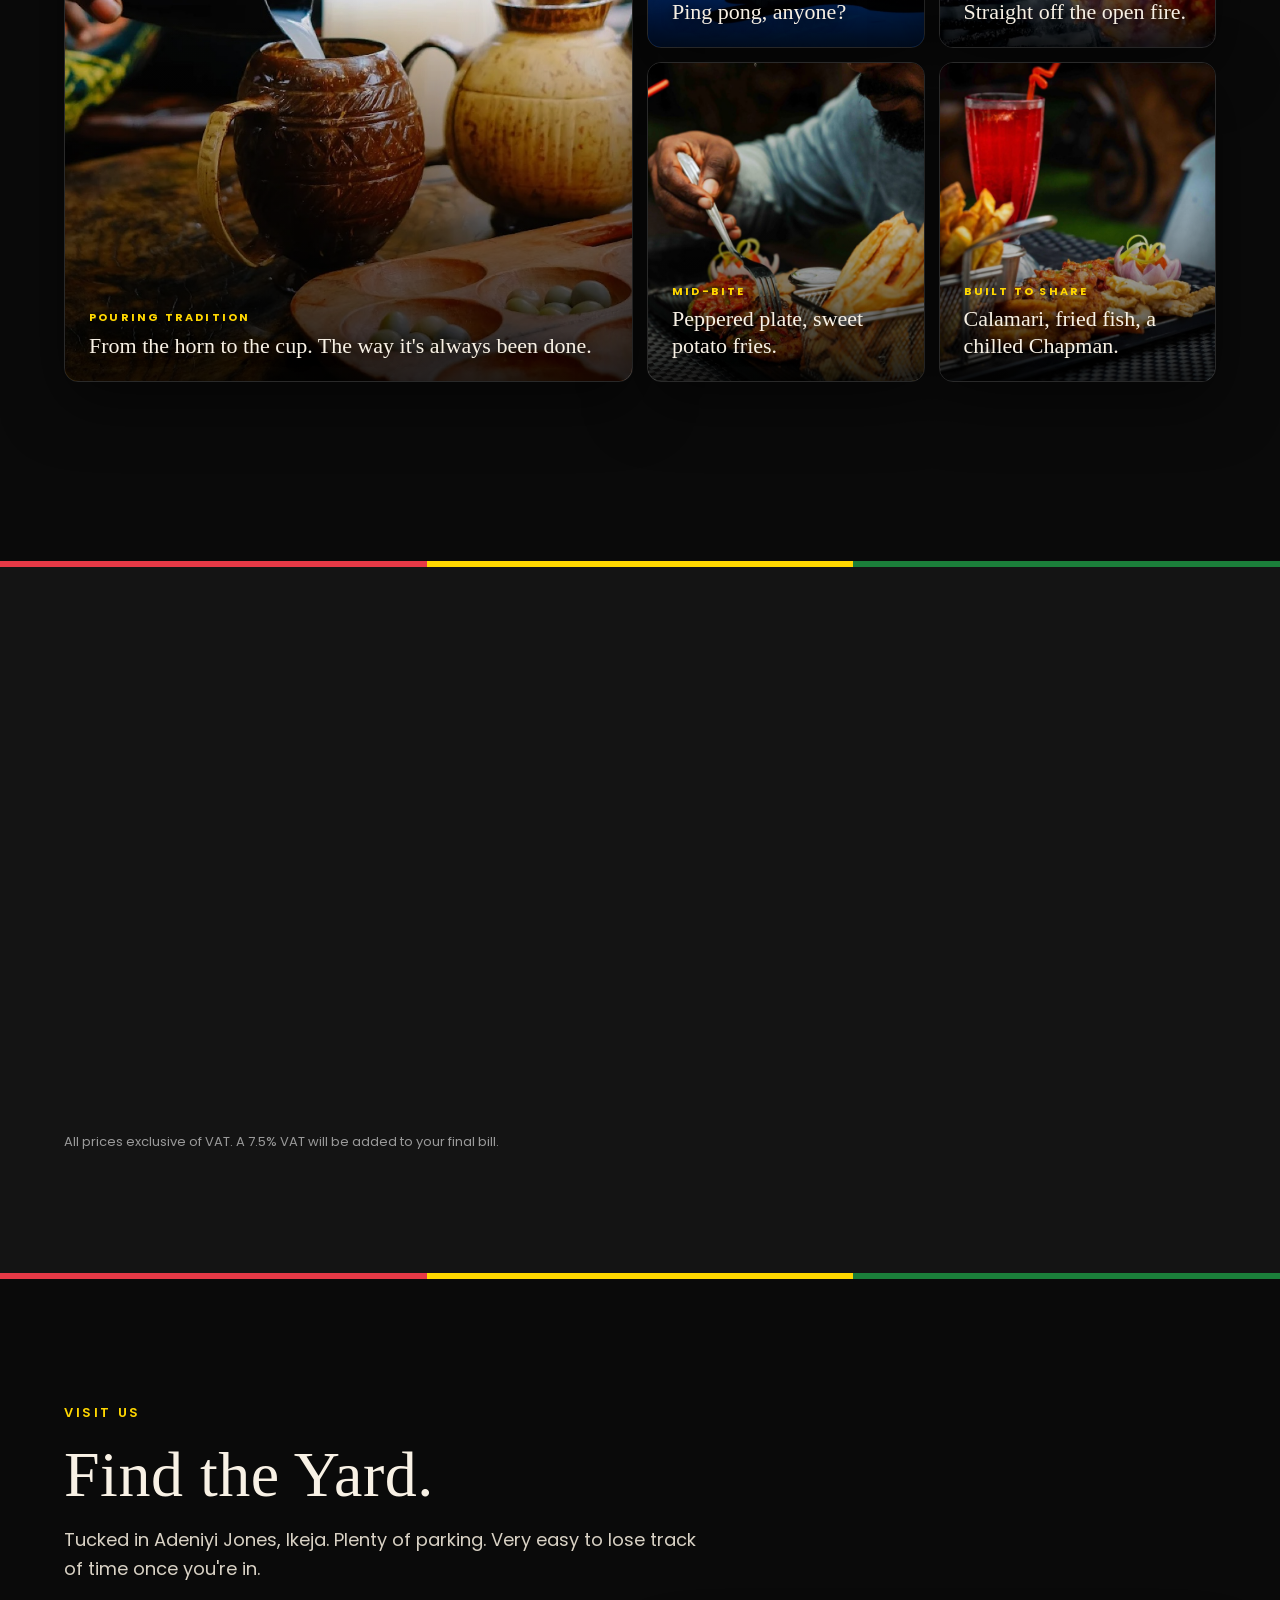
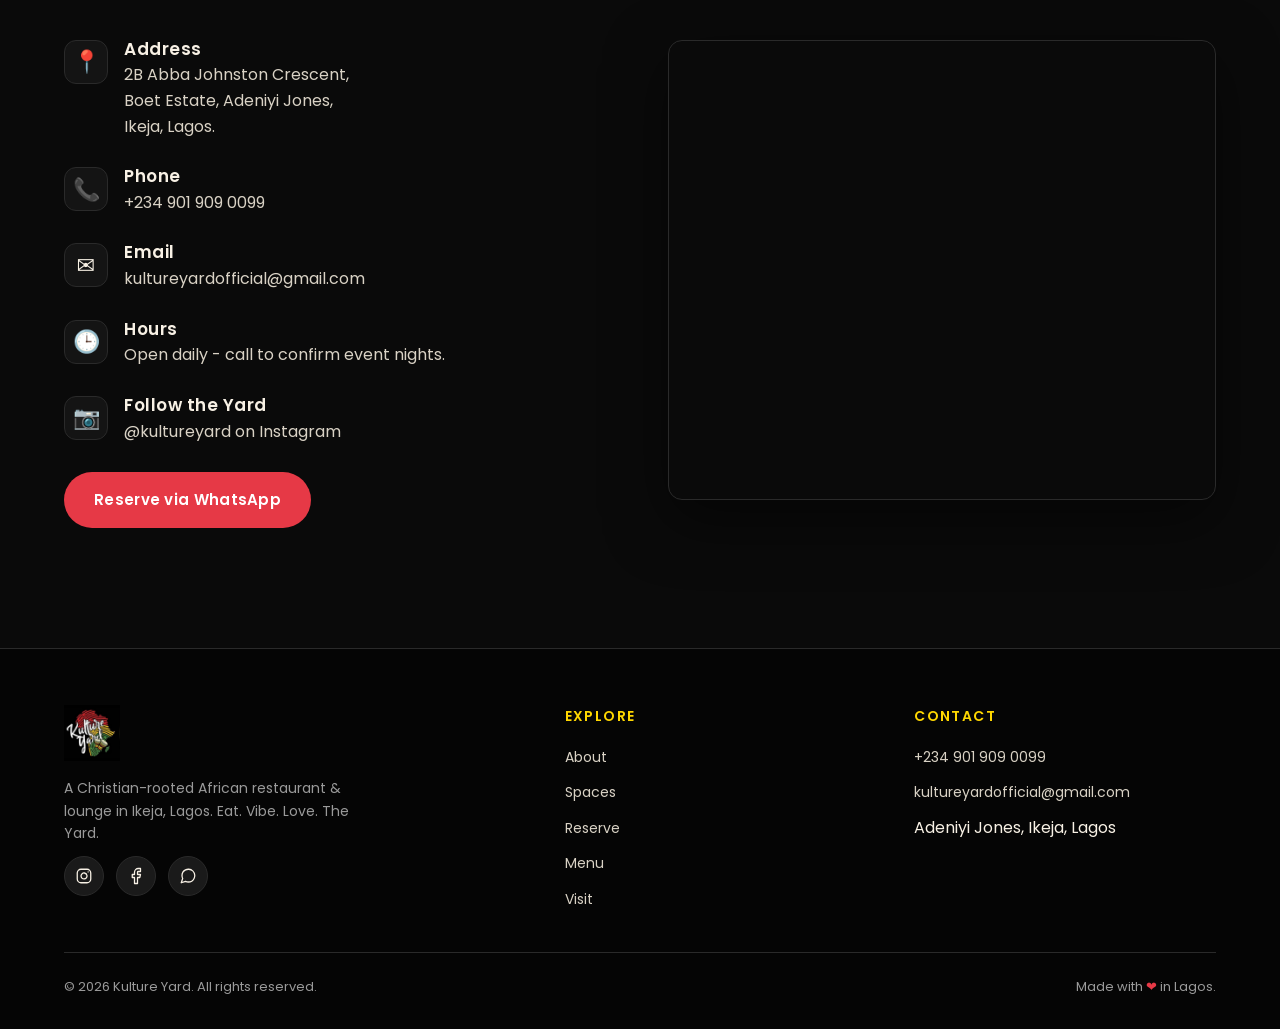
==== commit 8ddb32f0: "About: change quote to Kingdom Kulture Co-Authored-By: Claude Opus 4.7 (1M context) <noreply@anthrop" ====
--- a/index.html
+++ b/index.html
@@ -141,7 +141,7 @@
             the <strong>Rooftop Lounge</strong>, and our cozy <strong>Bamboo Caf&eacute;</strong>.
           </p>
           <blockquote class="about-quote">
-            "It's not just about the food - it's about the experience."
+            Kingdom Kulture.
           </blockquote>
         </div>
 
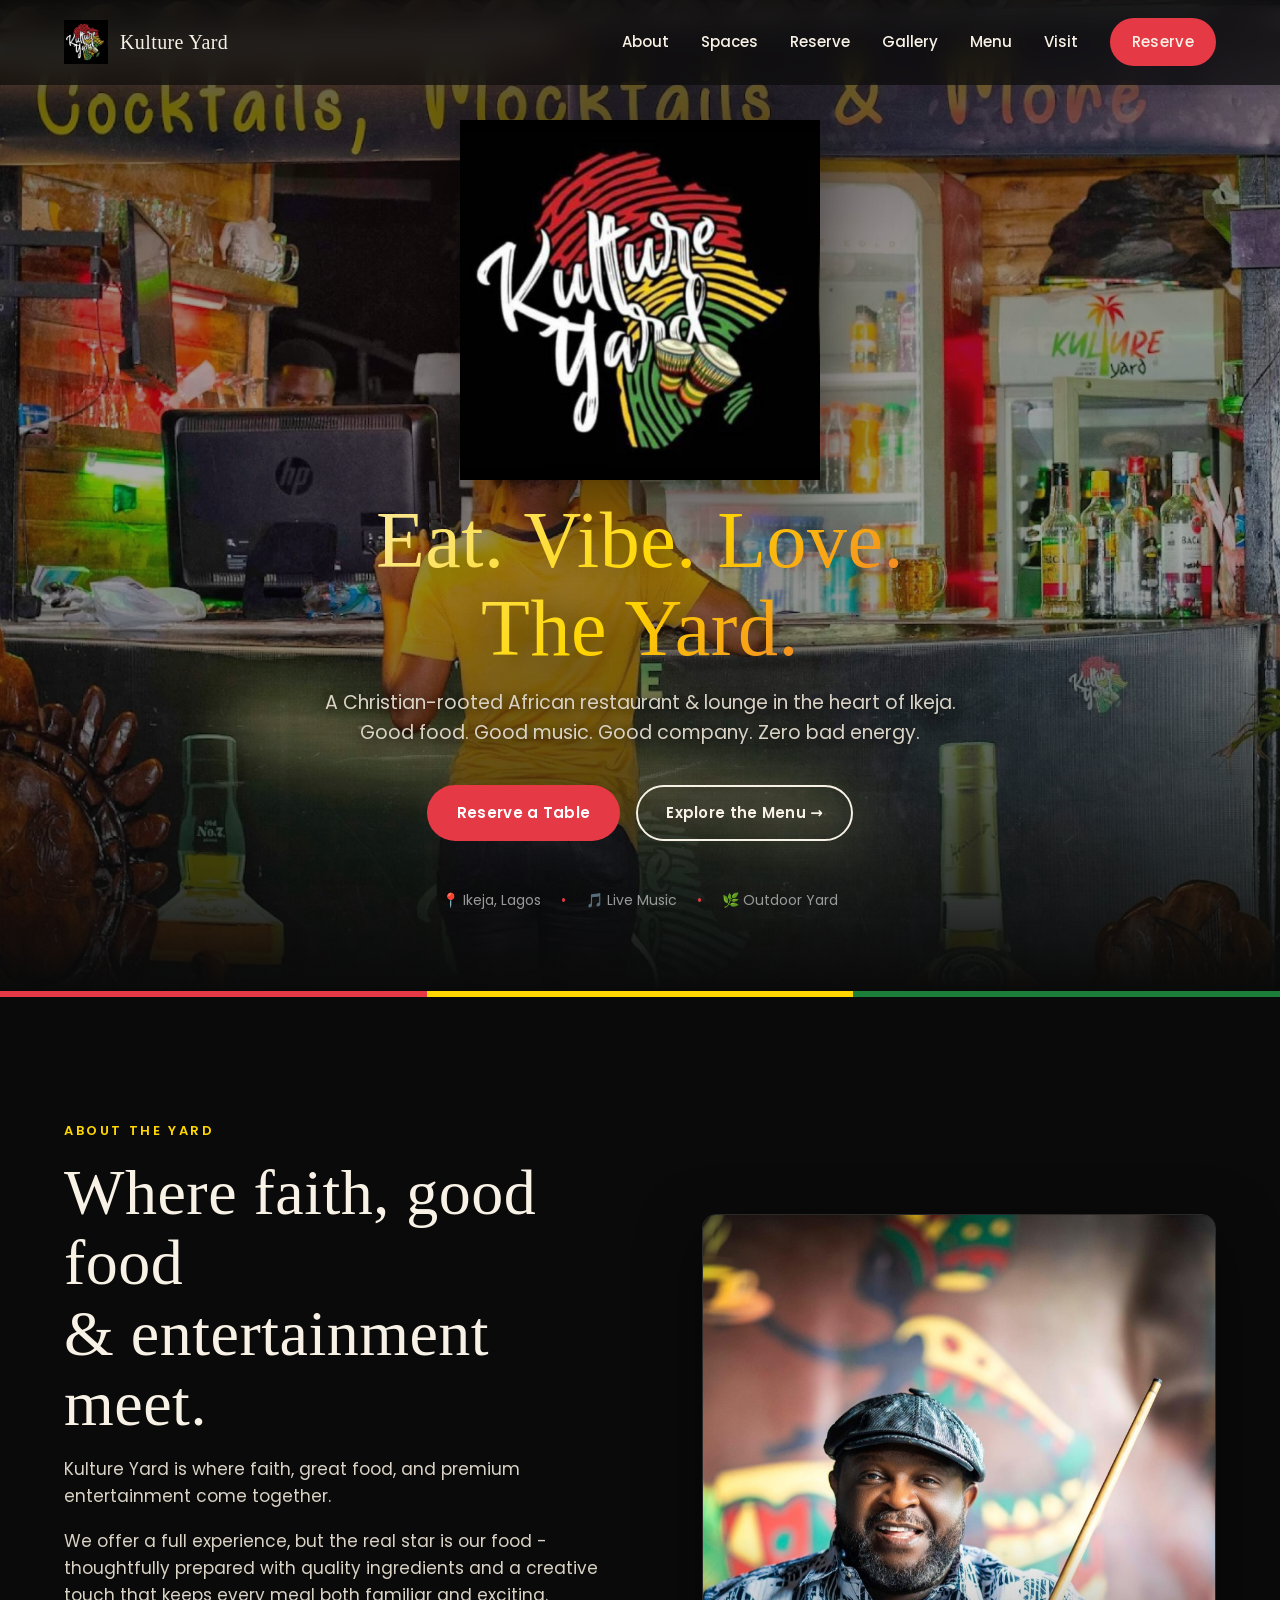
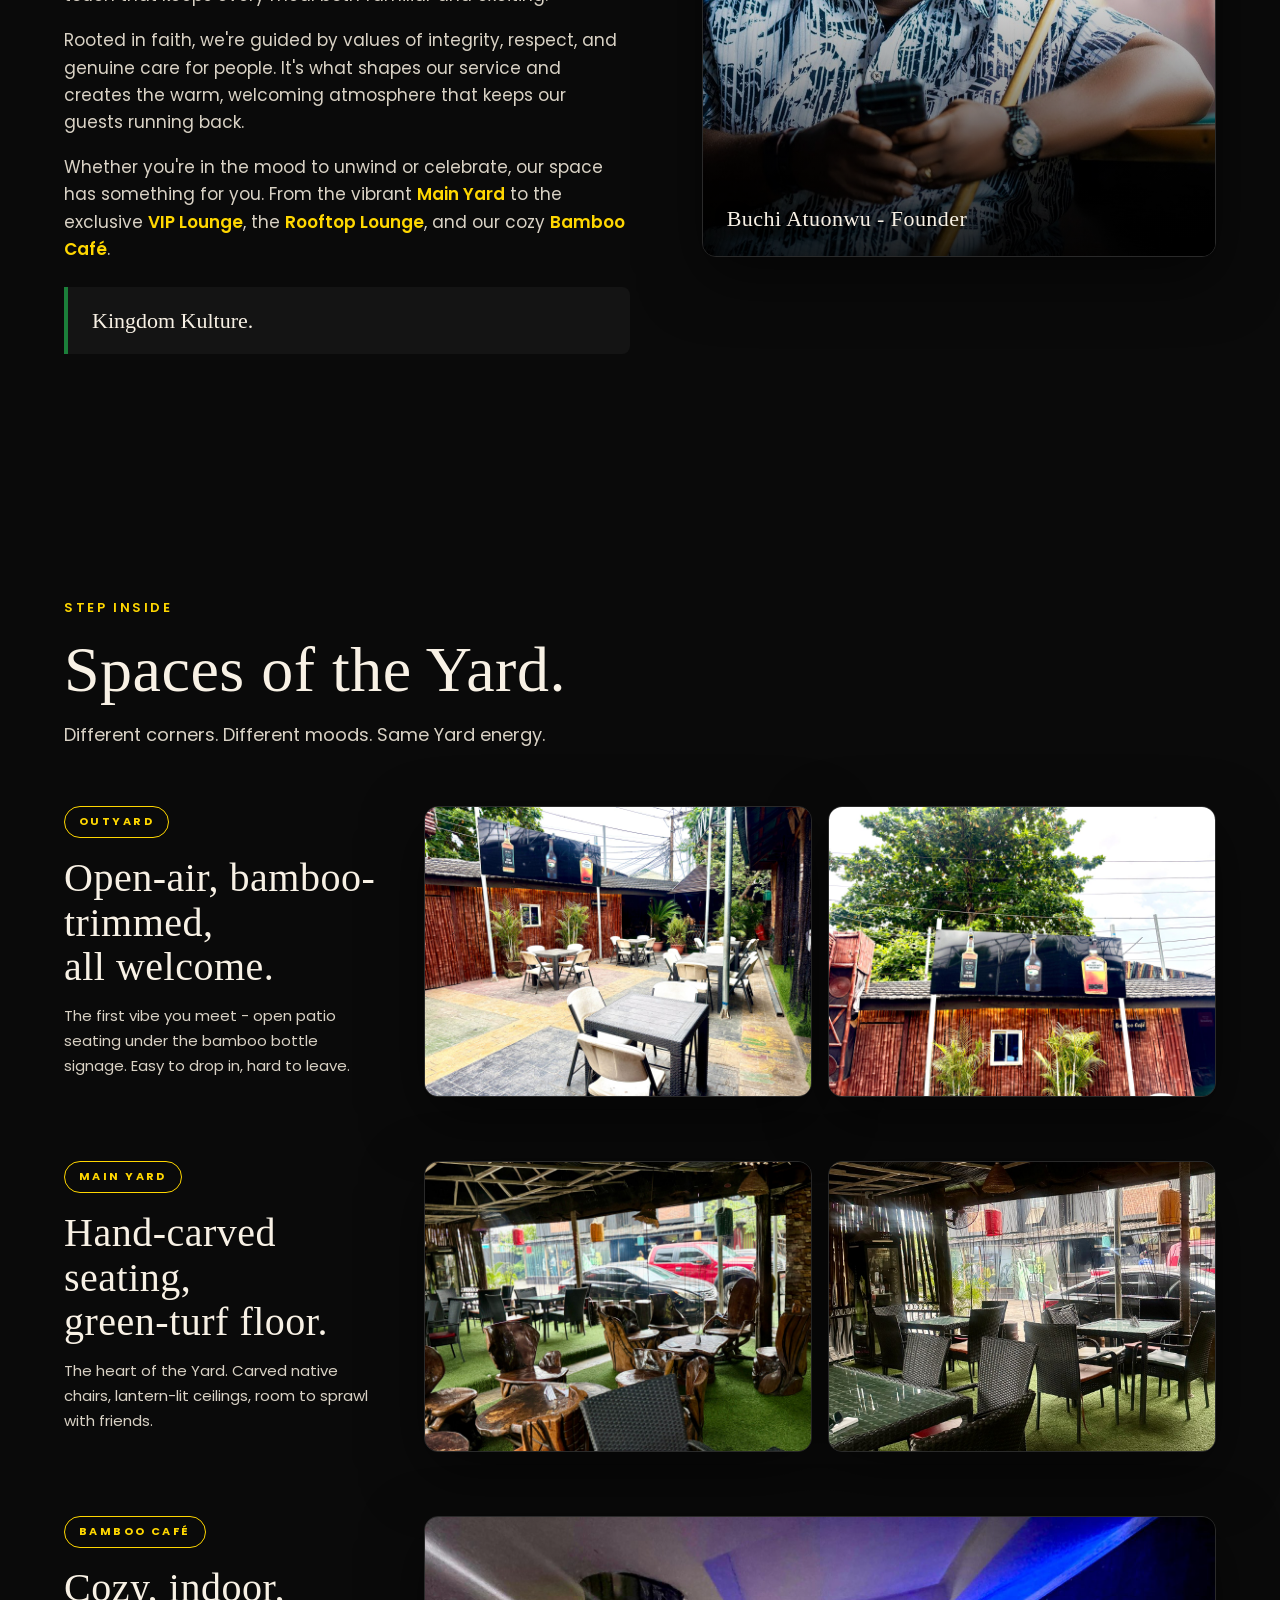
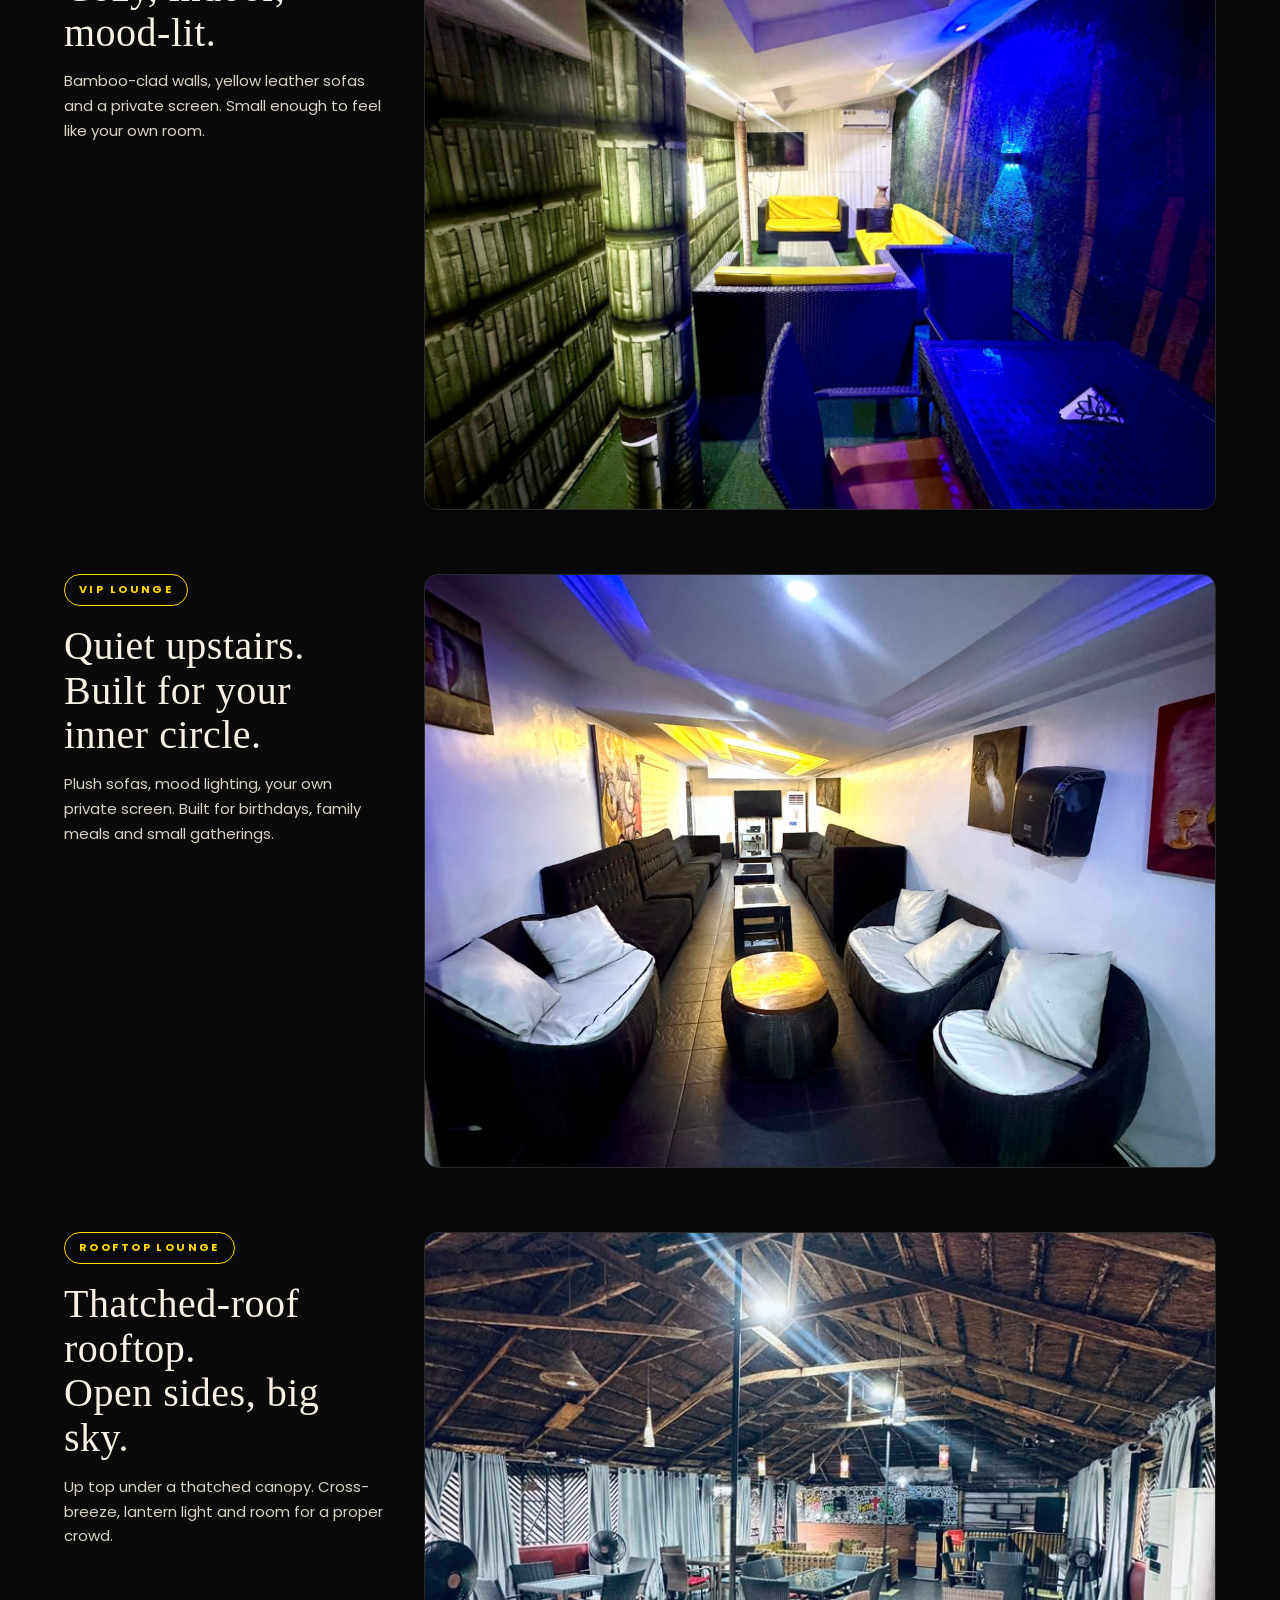
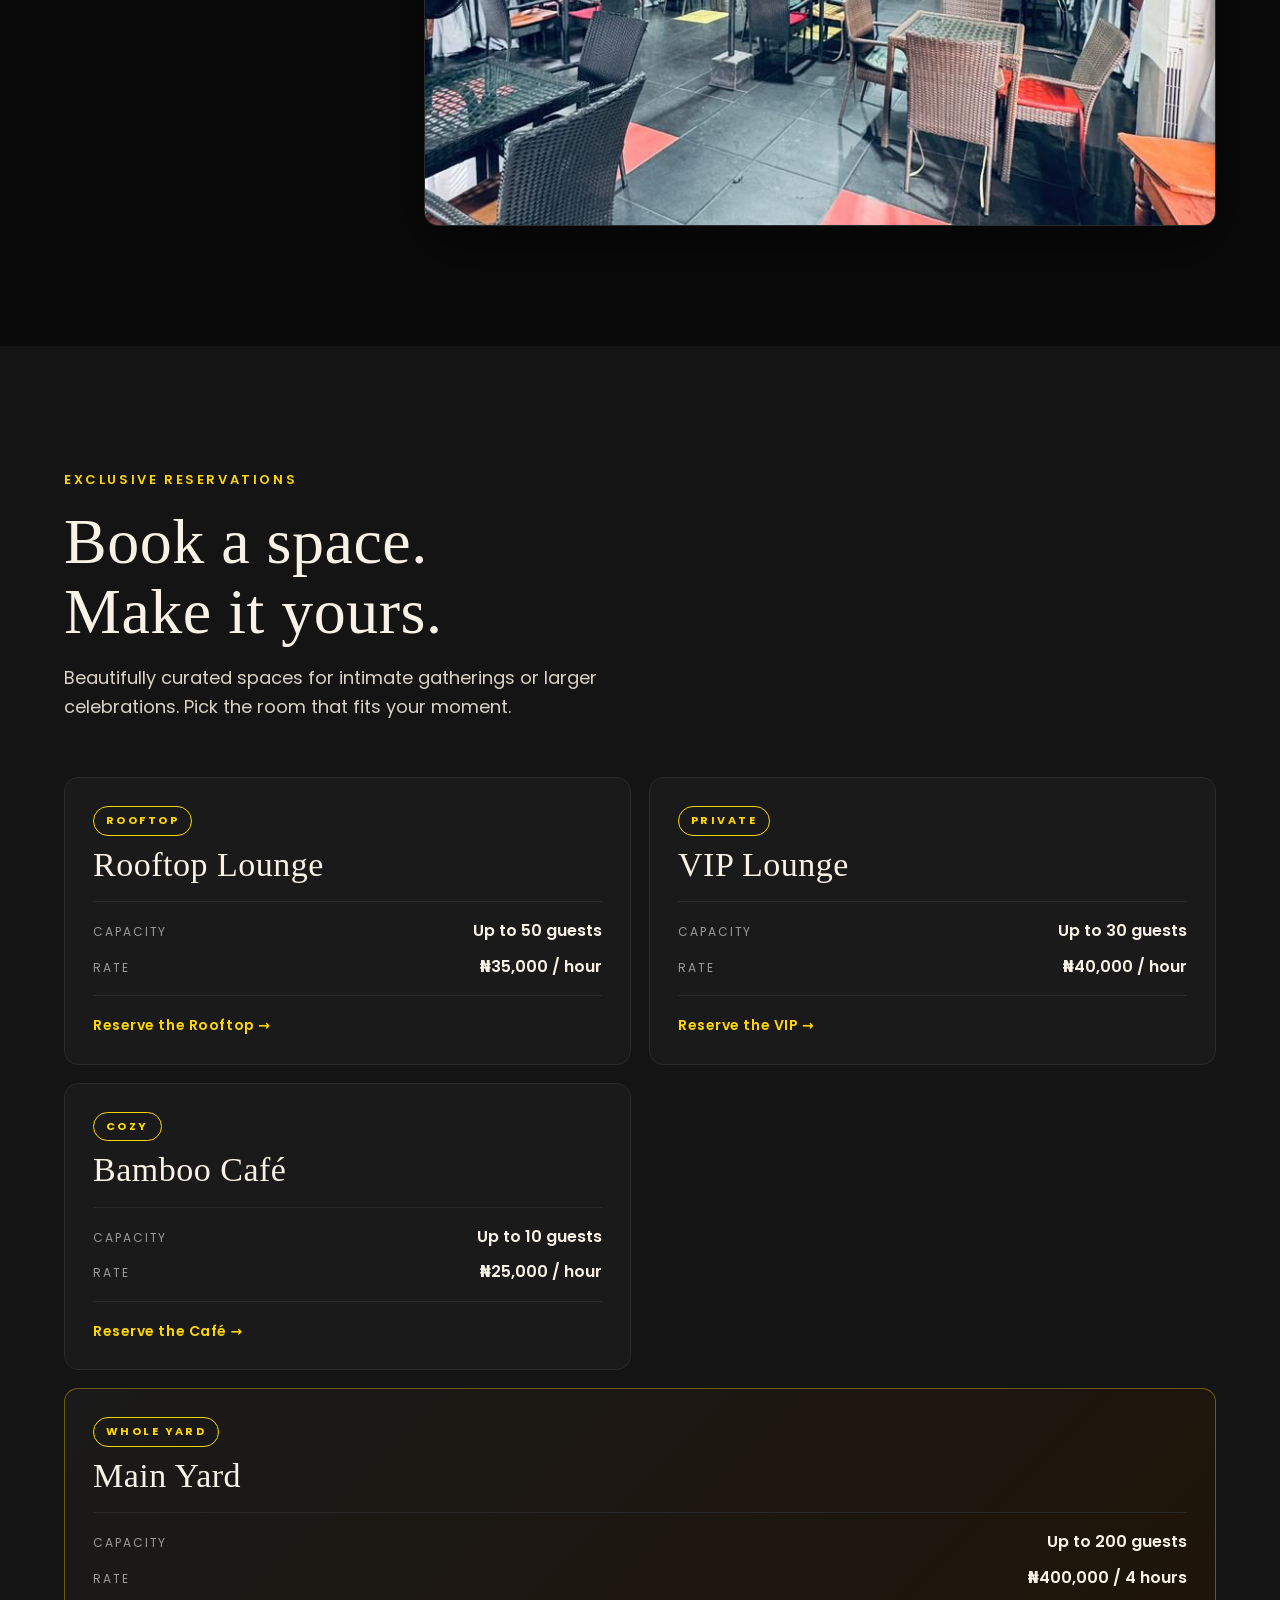
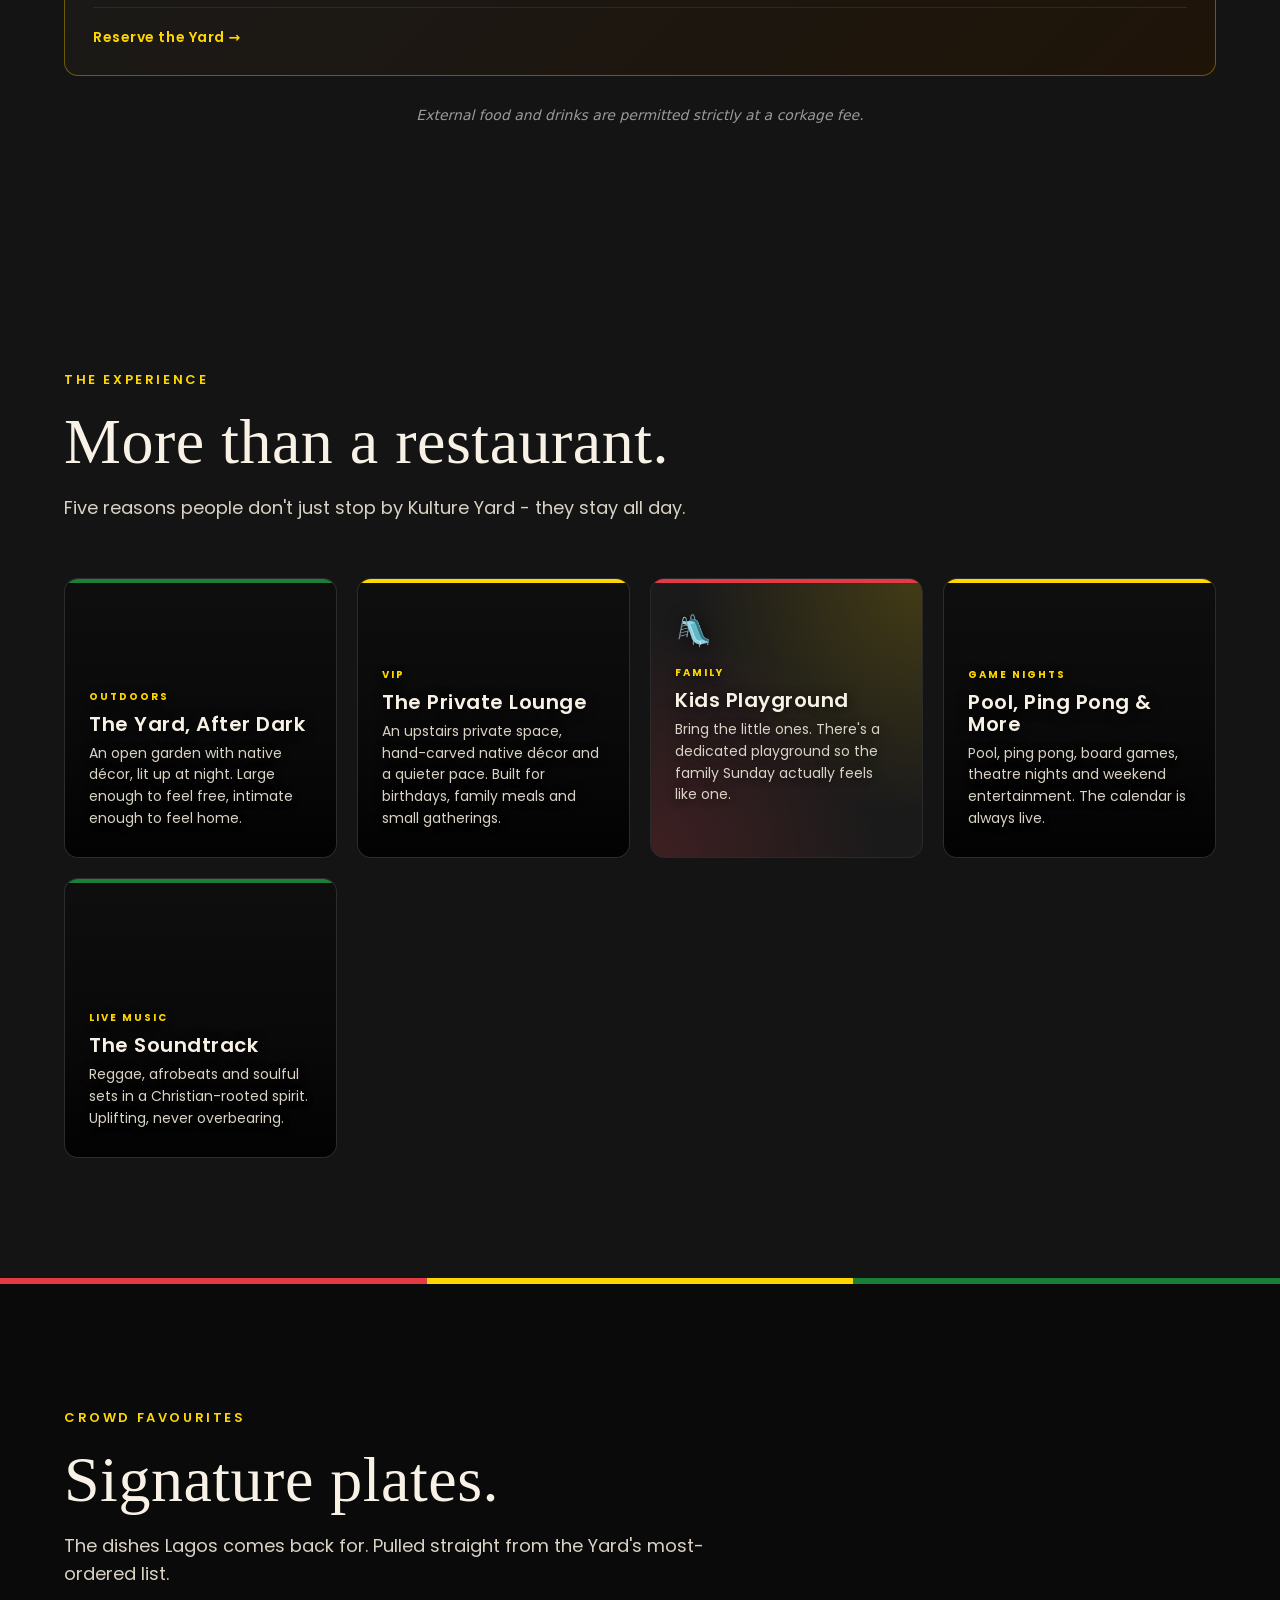
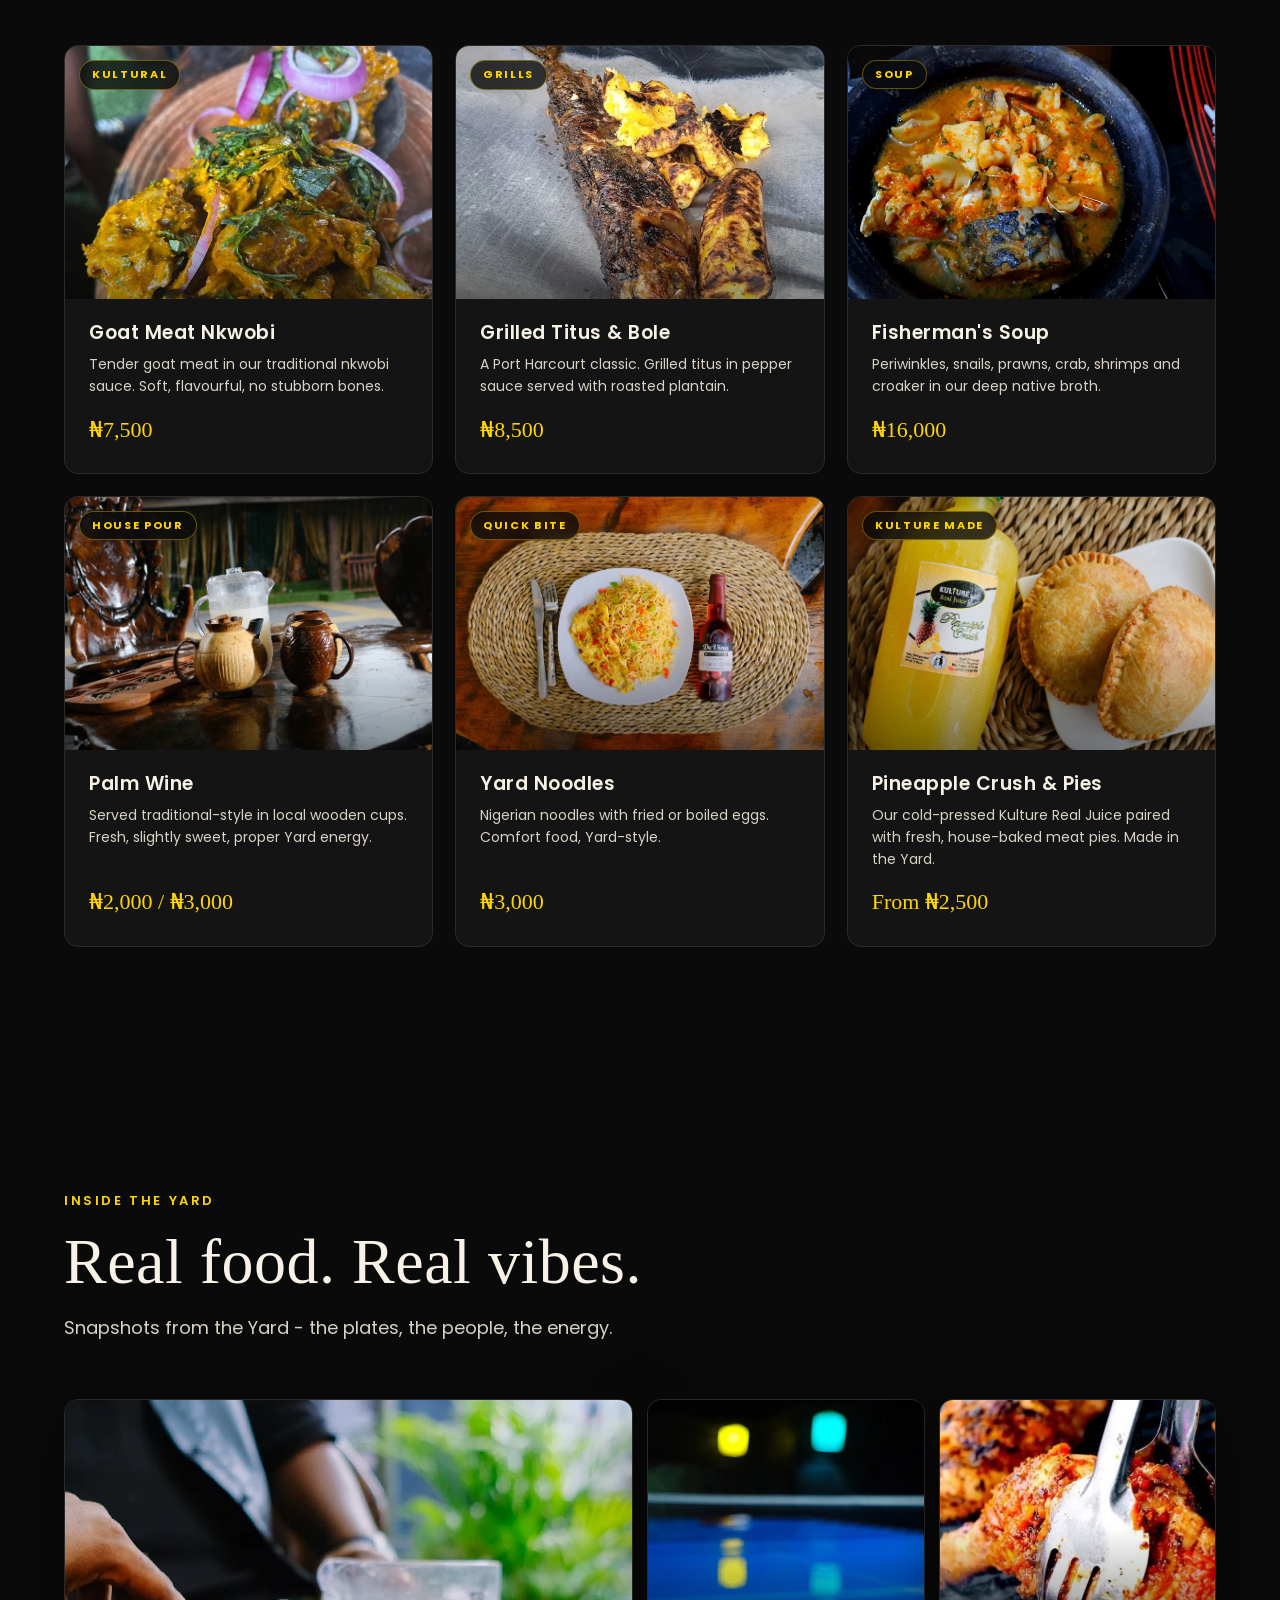
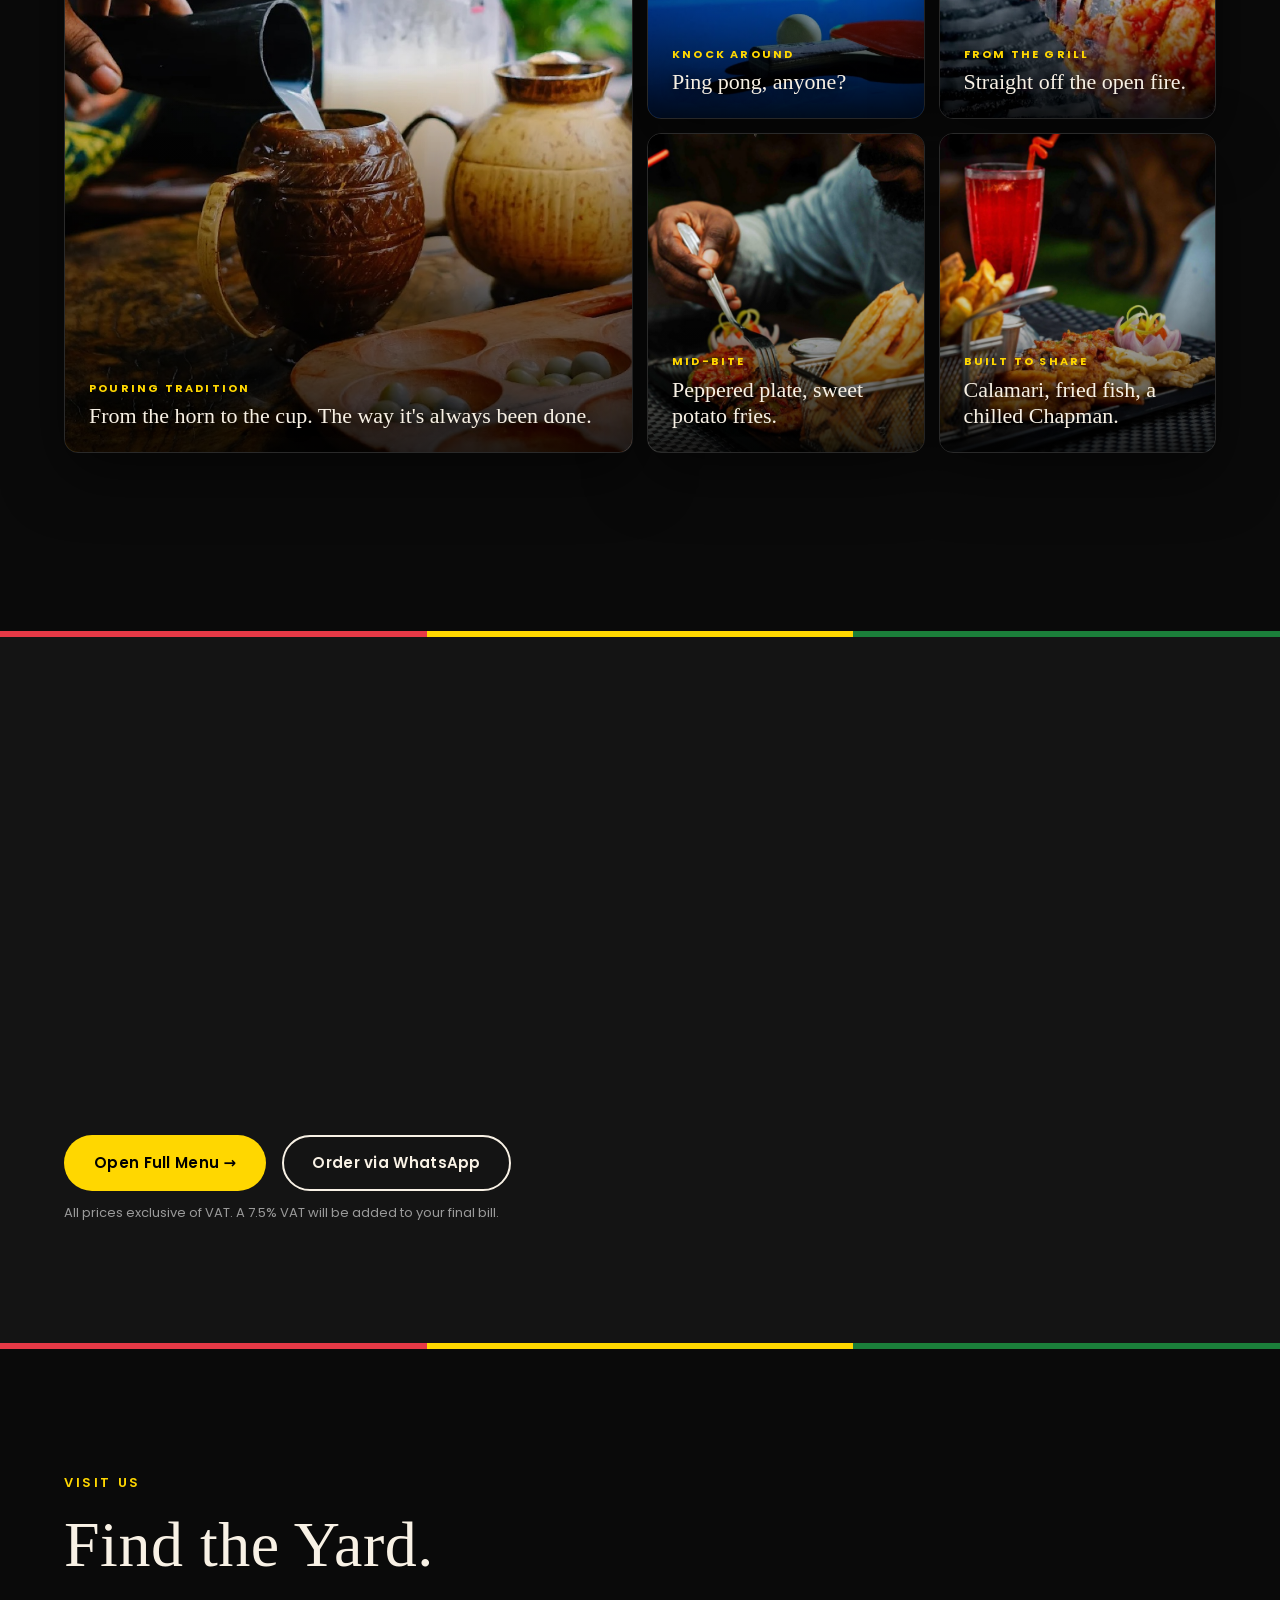
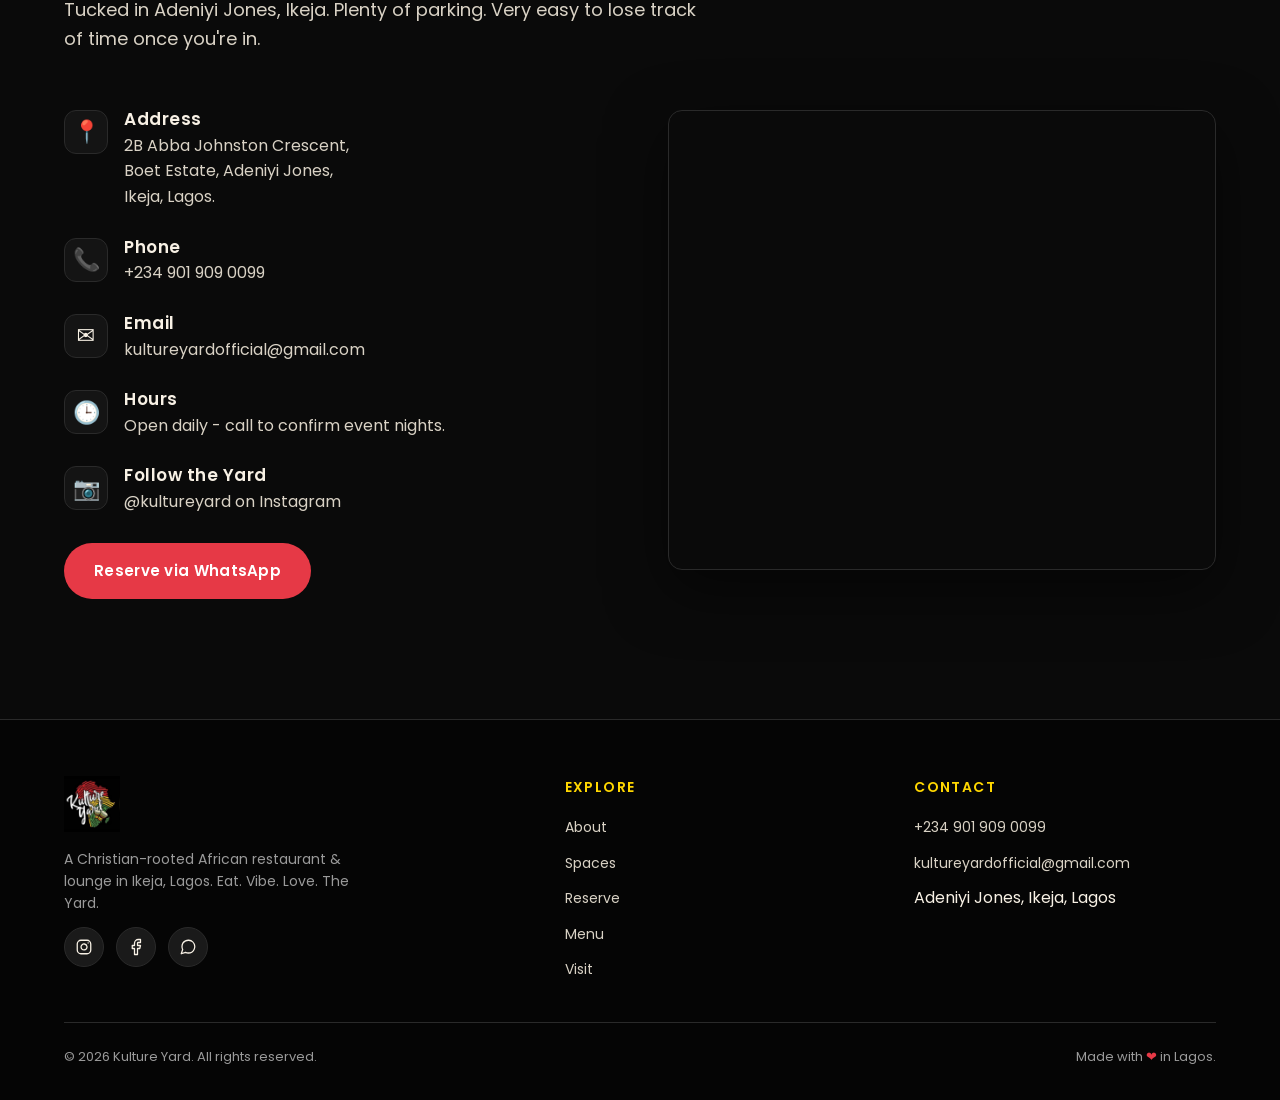
==== commit 613c8fe3: "About: tweak section title to good food Co-Authored-By: Claude Opus 4.7 (1M context) <noreply@anthro" ====
--- a/index.html
+++ b/index.html
@@ -121,7 +121,7 @@
       <div class="about-grid">
         <div class="about-prose reveal">
           <span class="eyebrow">About the Yard</span>
-          <h2 class="section-title">Where faith, food<br/>&amp; entertainment meet.</h2>
+          <h2 class="section-title">Where faith, good food<br/>&amp; entertainment meet.</h2>
           <p>
             Kulture Yard is where faith, great food, and premium entertainment come together.
           </p>
